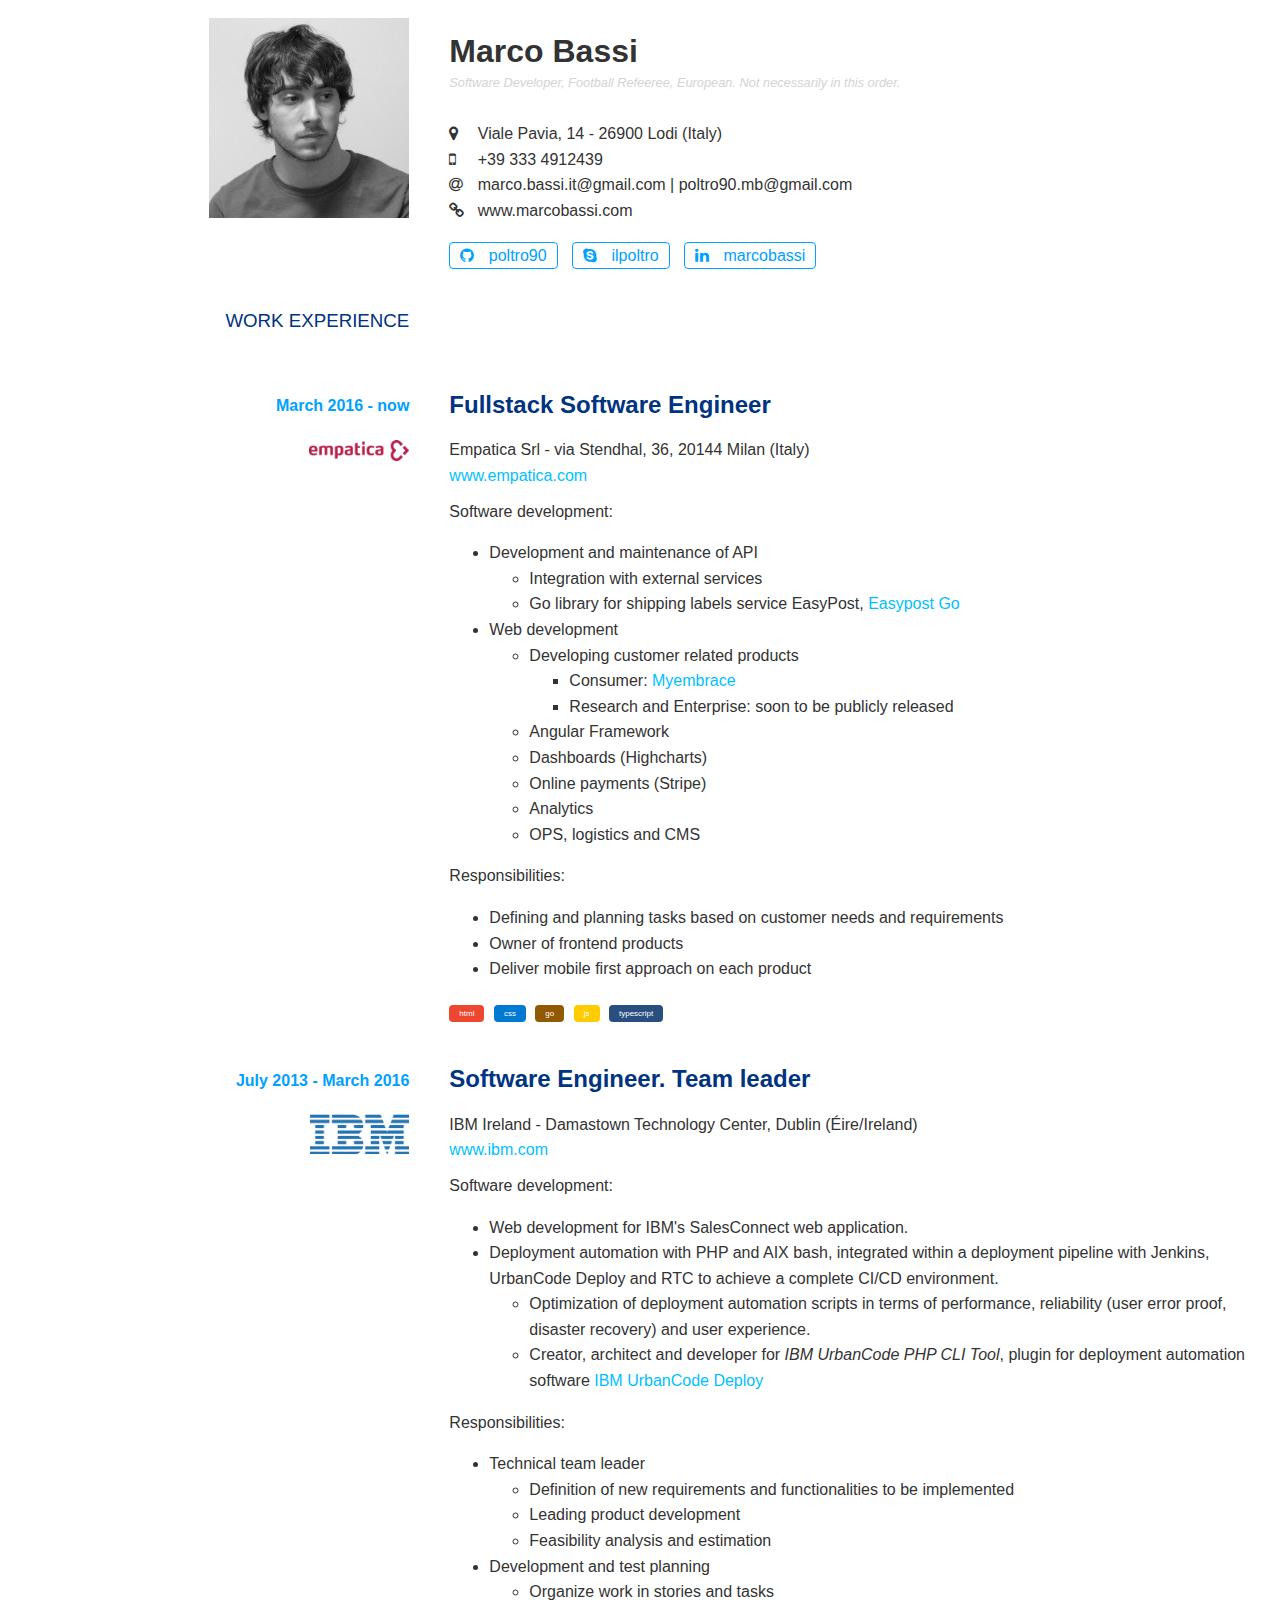
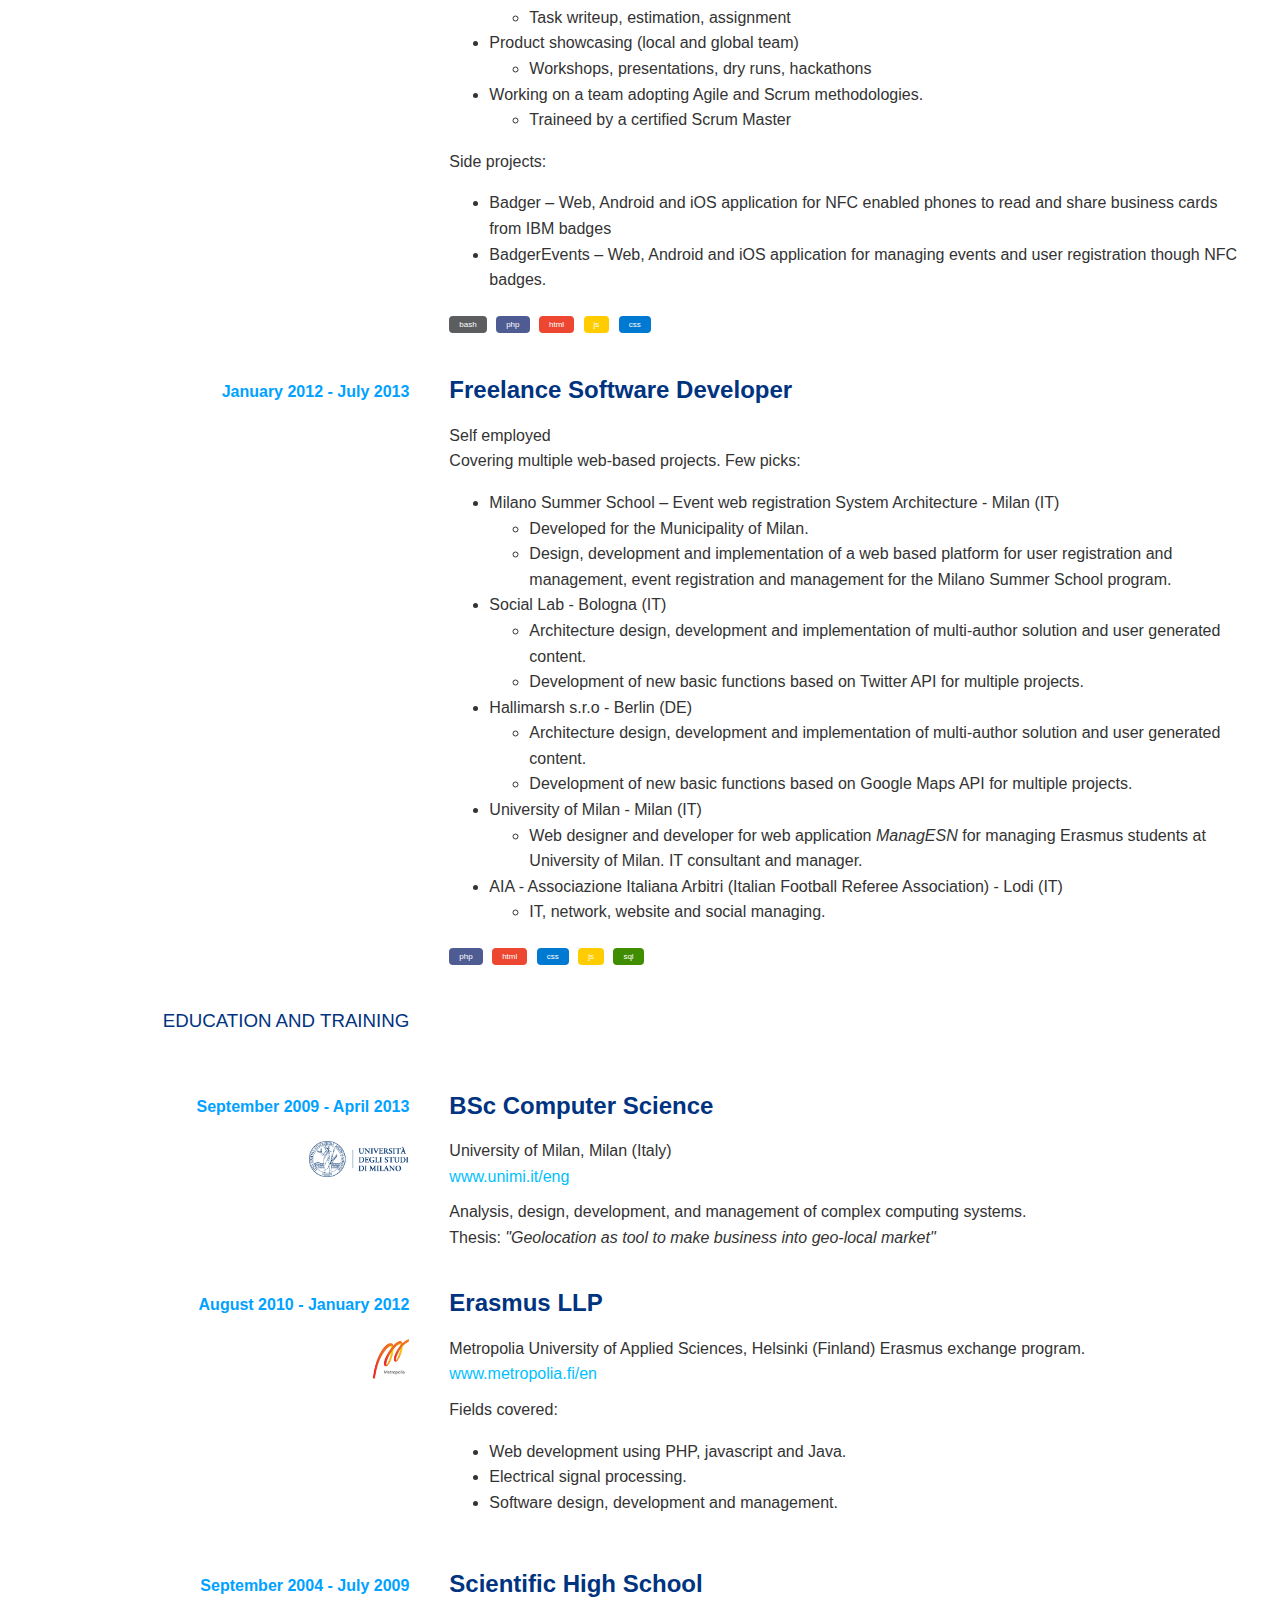
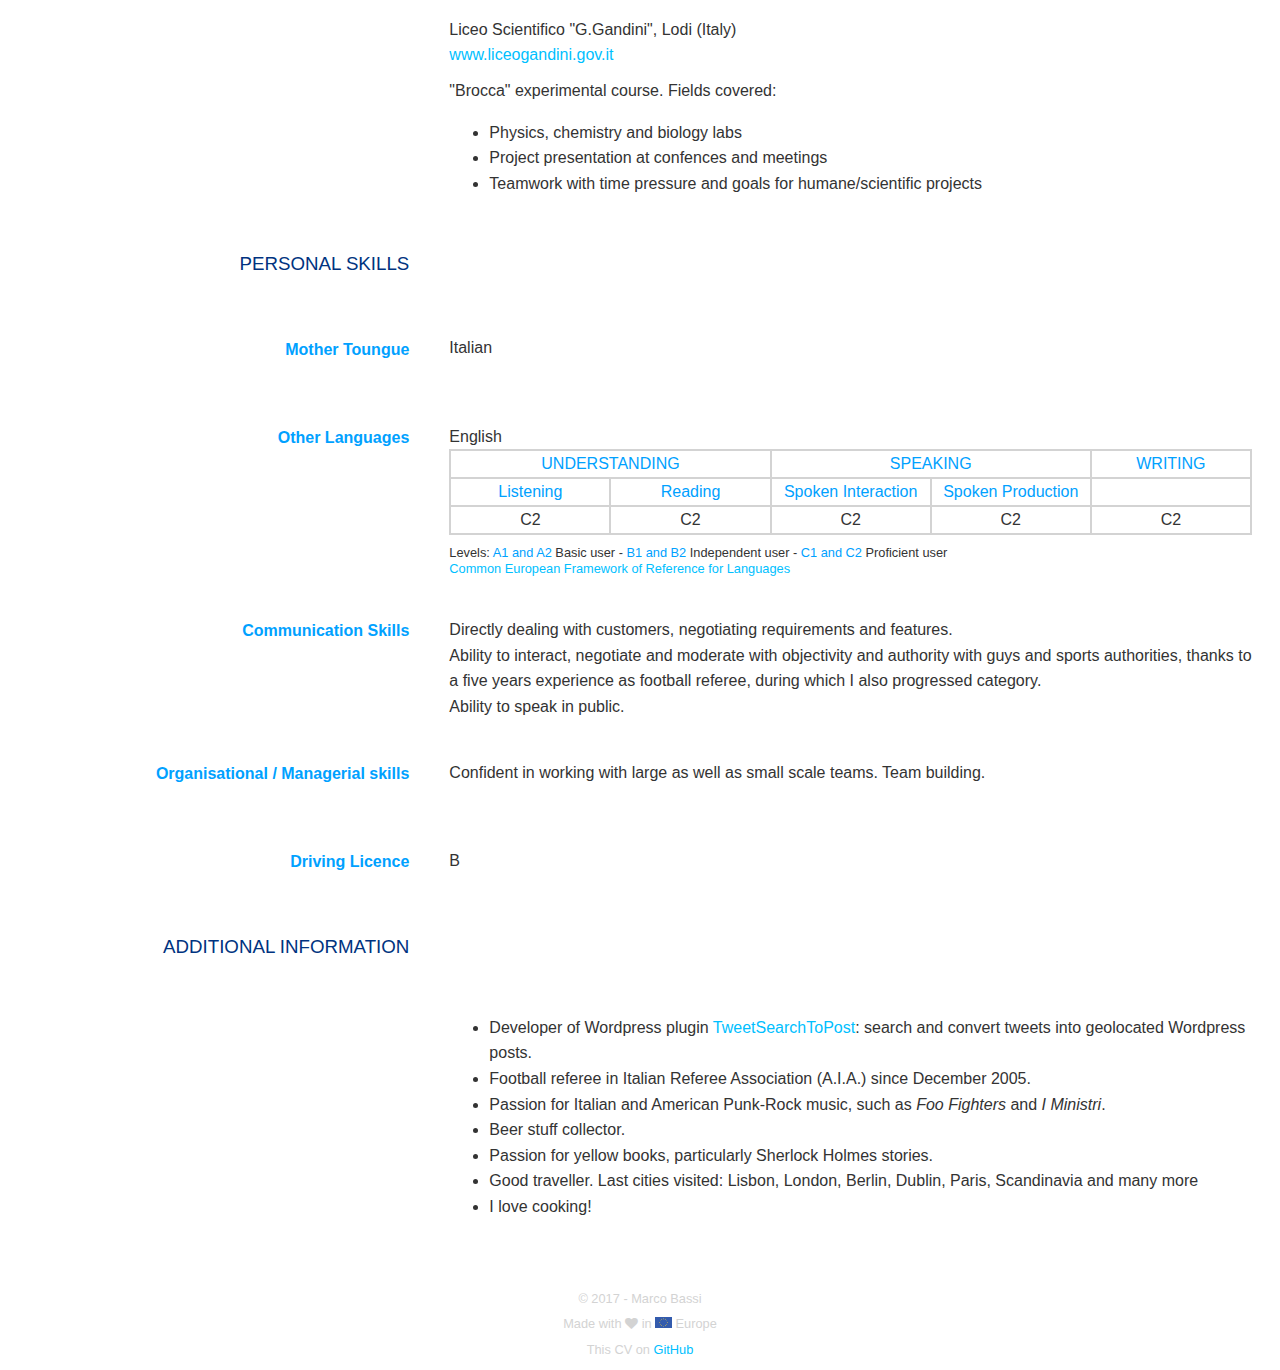
==== cv/index.html @ e0747e4c "Updated links and copy" ====
<html>

<head>
  <title>Marco Bassi | Curriculum Vitae</title>
  <meta name="viewport" content="width=device-width, initial-scale=1.0">
  <meta charset="UTF-8">
  <link rel="stylesheet" type="text/css" href="style.css" />
  <link rel="stylesheet" href="src/fonts/css/font-awesome.min.css">
</head>

<body>
  <div id="main">
    <div class="row">
      <div class="col-4">
        <div>
          <img src="src/img/avatar.jpg" class="avatar" />
        </div>
      </div>
      <div class="col-8">
        <div class="text-center-xs">
          <h1 class="title">Marco Bassi</h1>
          <div class="subtitle">
            Software Developer, Football Refeeree, European. Not necessarily in this order.
          </div>
        </div>
        <div>
          <div><i class="fa fa-map-marker space-medium"></i> Viale Pavia, 14 - 26900 Lodi (Italy)</div>
          <div><i class="fa fa-mobile space-medium"></i> +39 333 4912439</div>
          <div><i class="fa fa-at space-medium"></i> marco.bassi.it@gmail.com | poltro90.mb@gmail.com</div>
          <div><i class="fa fa-link space-medium"></i> www.marcobassi.com</div>
        </div>
        <div>
          <a class="button" href="https://github.com/poltro90" target="_blank">
            <i class="fa fa-github space-medium"></i> poltro90</a>
          <a class="button" href="skype://ilpoltro" target="_blank">
              <i class="fa fa-skype space-medium"></i> ilpoltro</a>
          <a class="button" href="https://www.linkedin.com/in/marcobassi/" target="_blank">
              <i class="fa fa-linkedin space-medium"></i> marcobassi</a>
        </div>
      </div>
    </div>

    <div class="row">
      <div class="col-4">
        <div>
          <h3 class="dark-blue">Work Experience</h3>
        </div>
      </div>
      <div class="col-8"></div>
    </div>

    <div class="row">
      <div class="col-4">
        <div>
          <h4 class="light-blue">March 2016 - now</h4>
          <img src="src/img/empatica-logo.jpg" class="logo" />
        </div>
      </div>
      <div class="col-8">
        <div>
          <h2 class="dark-blue">Fullstack Software Engineer</h2>
          <div>
            Empatica Srl - via Stendhal, 36, 20144 Milan (Italy)
          </div>
          <div>
            <a href="www.empatica.com" target="_blank" class="print-no-link">www.empatica.com</a>
          </div>
          <div class="low-margin-top">
            Software development:
            <ul>
              <li>Development and maintenance of API
                <ul>
                  <li>Integration with external services</li>
                  <li>Go library for shipping labels service EasyPost, <a href="https://github.com/empatica/easypost-go" target="_blank">Easypost Go</a></li>
                </ul>
              </li>
              <li>Web development
                <ul>
                  <li>Developing customer related products
                    <ul>
                      <li>Consumer: <a href="https://myembrace.empatica.com" target="_blank">Myembrace</a></li>
                      <li>Research and Enterprise: soon to be publicly released</li>
                    </ul>
                  </li>
                  <li>Angular Framework</li>
                  <li>Dashboards (Highcharts)</li>
                  <li>Online payments (Stripe)</li>
                  <li>Analytics</li>
                  <li>OPS, logistics and CMS</li>
                </ul>
              </li>
            </ul>
          </div>
          <div>
            Responsibilities:
            <ul>
              <li>Defining and planning tasks based on customer needs and requirements</li>
              <li>Owner of frontend products</li>
              <li>Deliver mobile first approach on each product</li>
            </ul>
          </div>
          <div class="code-tag-group">
            <span class="code-tag html">html</span>
            <span class="code-tag css">css</span>
            <span class="code-tag go">go</span>
            <span class="code-tag js">js</span>
            <span class="code-tag ts">typescript</span>
          </div>
        </div>
      </div>
    </div>

    <div class="row">
      <div class="col-4">
        <div>
          <h4 class="light-blue">July 2013 - March 2016</h4>
          <img src="src/img/ibm-logo.jpg" class="logo" />
        </div>
      </div>
      <div class="col-8">
        <div>
          <h2 class="dark-blue">Software Engineer. Team leader</h2>
          <div>
            IBM Ireland - Damastown Technology Center, Dublin (Éire/Ireland)
          </div>
          <div>
            <a href="www.ibm.com" target="_blank" class="print-no-link">www.ibm.com</a>
          </div>
          <div class="low-margin-top">
            Software development:
            <ul>
              <li>Web development for IBM's SalesConnect web application.</li>
              <li>Deployment automation with PHP and AIX bash, integrated within a deployment pipeline with Jenkins, UrbanCode
                Deploy and RTC to achieve a complete CI/CD environment.
                <ul>
                  <li>Optimization of deployment automation scripts in terms of performance, reliability (user error proof, disaster
                    recovery) and user experience.</li>
                  <li>Creator, architect and developer for <i>IBM UrbanCode PHP CLI Tool</i>, plugin for deployment automation
                    software
                    <a href="https://developer.ibm.com/urbancode/plugin/ibm- urbancode-php-cli-tool" target="_blank">IBM UrbanCode Deploy</a></li>
                </ul>
              </li>
            </ul>
          </div>
          <div>
            Responsibilities:
            <ul>
              <li>Technical team leader
                <ul>
                  <li>Definition of new requirements and functionalities to be implemented</li>
                  <li>Leading product development</li>
                  <li>Feasibility analysis and estimation</li>
                </ul>
              </li>
              <li>Development and test planning
                <ul>
                  <li>Organize work in stories and tasks</li>
                  <li>Task writeup, estimation, assignment</li>
                </ul>
              </li>
              <li>Product showcasing (local and global team)
                <ul>
                  <li>Workshops, presentations, dry runs, hackathons</li>
                </ul>
              </li>
              <li>Working on a team adopting Agile and Scrum methodologies.
                <ul>
                  <li>Traineed by a certified Scrum Master</li>
                </ul>
              </li>
            </ul>
          </div>
          <div>
            Side projects:
            <ul>
              <li>Badger – Web, Android and iOS application for NFC enabled phones to read and share business cards from IBM
                badges
              </li>
              <li>BadgerEvents – Web, Android and iOS application for managing events and user registration though NFC badges.</li>
            </ul>
          </div>
          <div class="code-tag-group">
            <span class="code-tag bash">bash</span>
            <span class="code-tag php">php</span>
            <span class="code-tag html">html</span>
            <span class="code-tag js">js</span>
            <span class="code-tag css">css</span>
          </div>
        </div>
      </div>
    </div>

    <div class="row">
      <div class="col-4">
        <div>
          <h4 class="light-blue">January 2012 - July 2013</h4>
        </div>
      </div>
      <div class="col-8">
        <div>
          <h2 class="dark-blue">Freelance Software Developer</h2>
          <div>
            Self employed
          </div>
          <div>
            Covering multiple web-based projects. Few picks:
            <ul>
              <li>Milano Summer School – Event web registration System Architecture - Milan (IT)
                <ul>
                  <li>Developed for the Municipality of Milan.</li>
                  <li>Design, development and implementation of a web based platform for user registration and management, event
                    registration and management for the Milano Summer School program.</li>
                </ul>
              </li>
              <li>Social Lab - Bologna (IT)
                <ul>
                  <li>Architecture design, development and implementation of multi-author solution and user generated content.</li>
                  <li>Development of new basic functions based on Twitter API for multiple projects.</li>
                </ul>
              </li>
              <li>Hallimarsh s.r.o - Berlin (DE)
                <ul>
                  <li>Architecture design, development and implementation of multi-author solution and user generated content.</li>
                  <li>Development of new basic functions based on Google Maps API for multiple projects.</li>
                </ul>
              </li>
              <li>University of Milan - Milan (IT)
                <ul>
                  <li>Web designer and developer for web application <i>ManagESN</i> for managing Erasmus students at University
                    of Milan. IT consultant and manager.</li>
                </ul>
              </li>
              <li>AIA - Associazione Italiana Arbitri (Italian Football Referee Association) - Lodi (IT)
                <ul>
                  <li>IT, network, website and social managing.</li>
                </ul>
              </li>
            </ul>
          </div>
          <div class="code-tag-group">
            <span class="code-tag php">php</span>
            <span class="code-tag html">html</span>
            <span class="code-tag css">css</span>
            <span class="code-tag js">js</span>
            <span class="code-tag sql">sql</span>
          </div>
        </div>
      </div>
    </div>

    <div class="row">
      <div class="col-4">
        <div>
          <h3 class="dark-blue">Education And Training</h3>
        </div>
      </div>
      <div class="col-8"></div>
    </div>

    <div class="row">
      <div class="col-4">
        <div>
          <h4 class="light-blue">September 2009 - April 2013</h4>
          <img src="src/img/unimi-logo.png" class="logo" />
        </div>
      </div>
      <div class="col-8">
        <div>
          <h2 class="dark-blue">BSc Computer Science</h2>
          <div>University of Milan, Milan (Italy)</div>
          <div><a href="http://www.unimi.it/ENG/" target="_blank" class="print-no-link">www.unimi.it/eng</a></div>
          <div class="low-margin-top">
            Analysis, design, development, and management of complex computing systems.
          </div>
          <div>Thesis: <i>"Geolocation as tool to make business into geo-local market"</i></div>
        </div>
      </div>
    </div>

    <div class="row">
      <div class="col-4">
        <div>
          <h4 class="light-blue">August 2010 - January 2012</h4>
          <img src="src/img/metropolia-logo.png" class="logo" />
        </div>
      </div>
      <div class="col-8">
        <div>
          <h2 class="dark-blue">Erasmus LLP</h2>
          <div>Metropolia University of Applied Sciences, Helsinki (Finland) Erasmus exchange program.</div>
          <div><a href="http://www.metropolia.fi/en/" target="_blank" class="print-no-link">www.metropolia.fi/en</a></div>
          <div class="low-margin-top">
            Fields covered:
            <ul>
              <li>Web development using PHP, javascript and Java. </li>
              <li>Electrical signal processing.</li>
              <li>Software design, development and management.</li>
            </ul>
          </div>
        </div>
      </div>
    </div>

    <div class="row">
      <div class="col-4">
        <div>
          <h4 class="light-blue">September 2004 - July 2009</h4>
        </div>
      </div>
      <div class="col-8">
        <div>
          <h2 class="dark-blue">Scientific High School</h2>
          <div>Liceo Scientifico "G.Gandini", Lodi (Italy)</div>
          <div><a href="http://www.liceogandini.gov.it" target="_blank" class="print-no-link">www.liceogandini.gov.it</a></div>
          <div class="low-margin-top">
            "Brocca" experimental course. Fields covered:
            <ul>
              <li>Physics, chemistry and biology labs</li>
              <li>Project presentation at confences and meetings</li>
              <li>Teamwork with time pressure and goals for humane/scientific projects</li>
            </ul>
          </div>
        </div>
      </div>
    </div>

    <div class="row">
      <div class="col-4">
        <div>
          <h3 class="dark-blue">Personal Skills</h3>
        </div>
      </div>
      <div class="col-8">
        <div>
        </div>
      </div>
    </div>

    <div class="row">
      <div class="col-4">
        <div>
          <h4 class="light-blue">Mother Toungue</h4>
        </div>
      </div>
      <div class="col-8">
        <div class="medium-margin-top no-margin-top-xs">Italian</div>
      </div>
    </div>

    <div class="row">
      <div class="col-4">
        <div>
          <h4 class="light-blue">Other Languages</h4>
        </div>
      </div>
      <div class="col-8">
        <div class="medium-margin-top no-margin-top-xs">
          English
          <table class="languages" cellspacing="0" cellpadding="0">
            <thead>
              <tr>
                <th colspan="2">UNDERSTANDING</th>
                <th colspan="2">SPEAKING</th>
                <th>WRITING</th>
              </tr>
              <tr>
                <th>Listening</th>
                <th>Reading</th>
                <th>Spoken Interaction</th>
                <th>Spoken Production</th>
                <th></th>
              </tr>
            </thead>
            <tbody>
              <tr>
                <td>C2</td>
                <td>C2</td>
                <td>C2</td>
                <td>C2</td>
                <td>C2</td>
              </tr>
            </tbody>
          </table>
          <div class="low-margin-top text-small">
            Levels: <span class="light-blue">A1 and A2</span> Basic user - <span class="light-blue">B1 and B2</span> Independent
            user - <span class="light-blue">C1 and C2</span> Proficient user <br/>
            <a href="http://europass.cedefop.europa.eu/resources/european-language-levels-cefr" target="_blank">Common European Framework of Reference for Languages</a>
          </div>
        </div>
      </div>
    </div>

    <div class="row">
      <div class="col-4">
        <div>
          <h4 class="light-blue">Communication Skills</h4>
        </div>
      </div>
      <div class="col-8">
        <div class="medium-margin-top no-margin-top-xs">
          <div>Directly dealing with customers, negotiating requirements and features.</div>
          <div>Ability to interact, negotiate and moderate with objectivity and authority with guys and sports authorities, thanks
            to a five years experience as football referee, during which I also progressed category.</div>
          <div>Ability to speak in public.</div>
        </div>
      </div>
    </div>

    <div class="row">
      <div class="col-4">
        <div>
          <h4 class="light-blue">Organisational / Managerial skills</h4>
        </div>
      </div>
      <div class="col-8">
        <div class="medium-margin-top no-margin-top-xs">Confident in working with large as well as small scale teams. Team building.</div>
      </div>
    </div>

    <div class="row">
      <div class="col-4">
        <div>
          <h4 class="light-blue">Driving Licence</h4>
        </div>
      </div>
      <div class="col-8">
        <div class="medium-margin-top no-margin-top-xs">B</div>
      </div>
    </div>

    <div class="row">
      <div class="col-4">
        <div>
          <h3 class="dark-blue">Additional Information</h3>
        </div>
      </div>
      <div class="col-8">
        <div>
        </div>
      </div>
    </div>

    <div class="row">
      <div class="col-4">
        <div>
          <h4 class="light-blue"></h4>
        </div>
      </div>
      <div class="col-8">
        <div>
          <ul>
            <li>Developer of Wordpress plugin <a href="http://www.tstp.marcobassi.com">TweetSearchToPost</a>: search and convert
              tweets into geolocated Wordpress posts.</li>
            <li>Football referee in Italian Referee Association (A.I.A.) since December 2005.</li>
            <li>Passion for Italian and American Punk-Rock music, such as <i>Foo Fighters</i> and <i>I Ministri</i>.</li>
            <li>Beer stuff collector.</li>
            <li>Passion for yellow books, particularly Sherlock Holmes stories.</li>
            <li>Good traveller. Last cities visited: Lisbon, London, Berlin, Dublin, Paris, Scandinavia and many more</li>
            <li>I love cooking!</li>
          </ul>
        </div>
      </div>
    </div>

  </div>
  <div class="footer">
    &copy; 2017 - Marco Bassi <br/> Made with <i class="fa fa-heart"></i> in <img src="src/img/europe-logo.gif" /> Europe
    <br/> This CV on <a href="https://github.com/poltro90/marcobassi.com/tree/master/cv" target="_blank">GitHub</a>
  </div>
</body>

</html>
---- cv/style.css ----
body {
  font-family: Helvetica, Arial, sans-serif;
  color: #333;
  font-size: 1rem;
  line-height: 1.6rem;
}

h1 {
  font-weight: bold;
}

h3 {
  text-transform: uppercase;
  font-weight: normal;
}

h4 {
  font-size: 1rem;
}

h1.title {
  margin-bottom: 0px;
}

.subtitle {
  font-style: italic;
  color: #d3d3d3;
  font-size: 0.8rem;
  margin-bottom: 10px;
  margin-top: 10px;
  line-height: 1rem;
}

.text-small {
  font-size: 0.8rem;
  line-height: 1rem;
}

/* Align */
.row {
  clear: both;
  width: 100%;
  display: table;
}
.col-4, .col-6, .col-8 {
  float: left;
  position: relative;
}
.col-4 > div,
.col-6 > div, 
.col-8 > div {
 padding: 10px 20px;
}

.col-4 {
  width: 33.3333333333%;
  text-align: right;
}
.col-6 {
  width: 50%;
}
.col-8 {
  width: 66.6666666666%;
}

@media screen and (max-width: 799px) {
  .col-8, .col-4 {
    width: 100%;
    text-align: left;
  }
  h2 {
    margin-top: 0px;
    margin-bottom: 10px;
  }
  h4 {
    margin-top: 10px;
    margin-bottom: 0px;
  }
  a.button {
    margin-bottom: 5px;
    display: block;
  }
  table.languages {
    font-size: 0.6rem;
  }
  .no-margin-top-xs {
    margin-top: 0px !important;
  }
  img.avatar {
    margin-left: 50% !important;
    right: 50px !important;
    width: 100px !important;
    position: relative;
  }
  .logo {
    display: none;
  }
  .text-center-xs {
    text-align: center;
  }
}

table.languages {
  width: 100%;
  text-align: center;
  table-layout: fixed;
  border: 1px solid #d3d3d3;
}

table.languages > thead > tr > th,
table.languages > tbody > tr > td {
  border: 1px solid #d3d3d3;
  padding: 4px;
}

table.languages > thead > tr > th {
  font-weight: normal;
  color: #00a1ff;
}

.avatar {
  width: 200px;
}

.logo {
  max-width: 100px;
  max-height: 40px;
}

a,
a:visited {
  color: #00bfff;
  text-decoration: none;
}

a:hover {
  color: #0090ff
}

a.button,
a.button:visited {
  border: 1px solid #00a1ff;
  border-radius: 4px;
  cursor: pointer;
  text-decoration: none;
  color: #00a1ff;
  padding: 4px 10px;
  margin-right: 10px;
}
a.button:hover {
  background: #00a1ff;
  color: #fff;
  text-decoration: none;
}


/* Colors */
.dark-blue {
  color: #003380;
}
.light-blue {
  color: #00a1ff;
}

/* Spacing */
.low-margin-top {
  margin-top: 10px;
}

.medium-margin-top {
  margin-top: 20px;
}

.min-padding {
  padding: 10px;
}

.space-low {
  width: 1rem;
}

.space-medium {
  width: 1.5rem;
}

.footer {
  font-size: 0.8rem;
  color: #d3d3d3;
  margin-top: 40px;
  text-align: center;
}

.footer img {
  height: 0.7rem;
  opacity: 0.8;
}

/*Code tags*/

.code-tag {
  border-radius: 4px;
  padding: 4px 10px;
  margin-right: 5px;
  color: #fff;
  font-size: 0.5rem;
}

.code-tag.html {
  background: #ed4732;
}

.code-tag.ts {
  background: #294E80;
}

.code-tag.css {
  background: #0079d2;
}

.code-tag.bash {
  background: #5c5d5e;
}

.code-tag.php {
  background: #4F5B93;
}

.code-tag.go {
  background: #915900;
}

.code-tag.sql {
  background: #408e00;
}

.code-tag.js {
  background: #ffcc00;
}


/*Print css*/

@media print {
  a[href], 
  a[href]:visited {
    color: #333;
    border: 0px;
  }
  a[href]:after {
    content: " (" attr(href) ")";
  }
  a[href].button:after,
  a[href].print-no-link:after {
    content: "";
  }
}
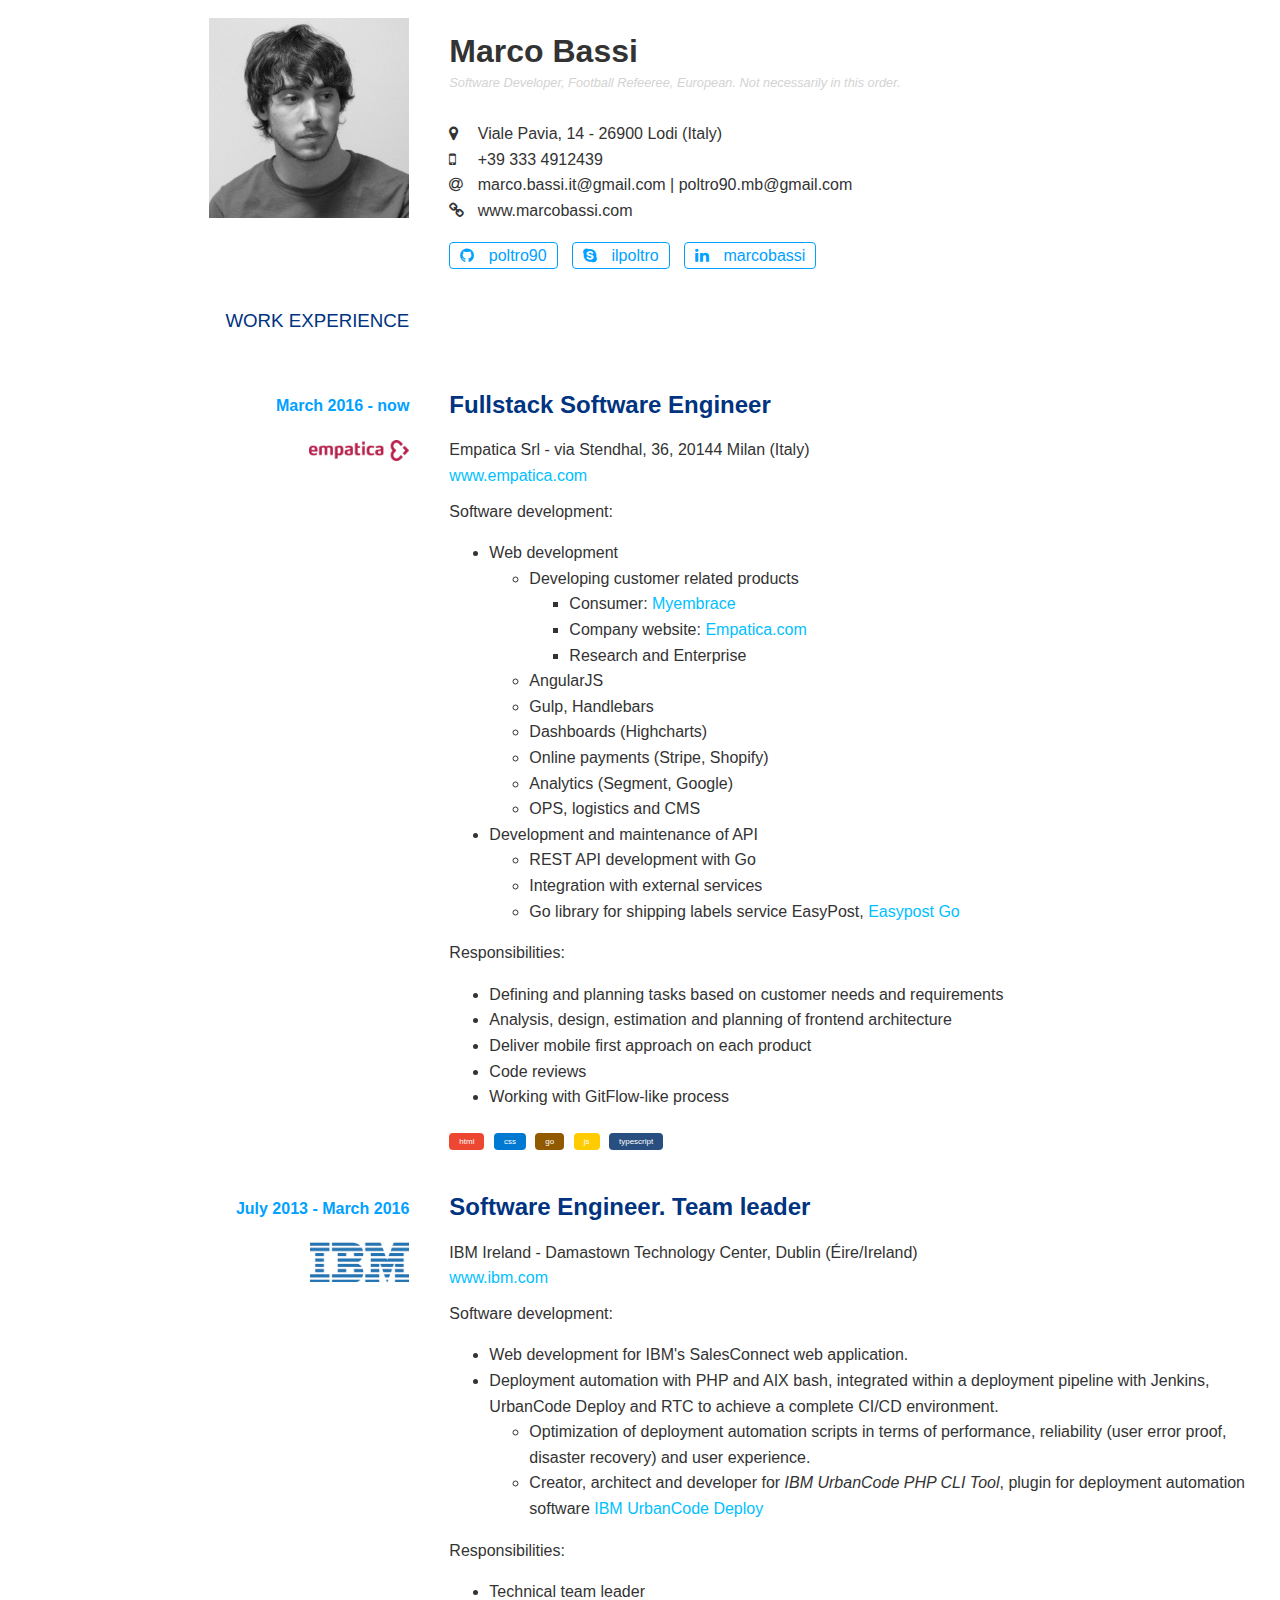
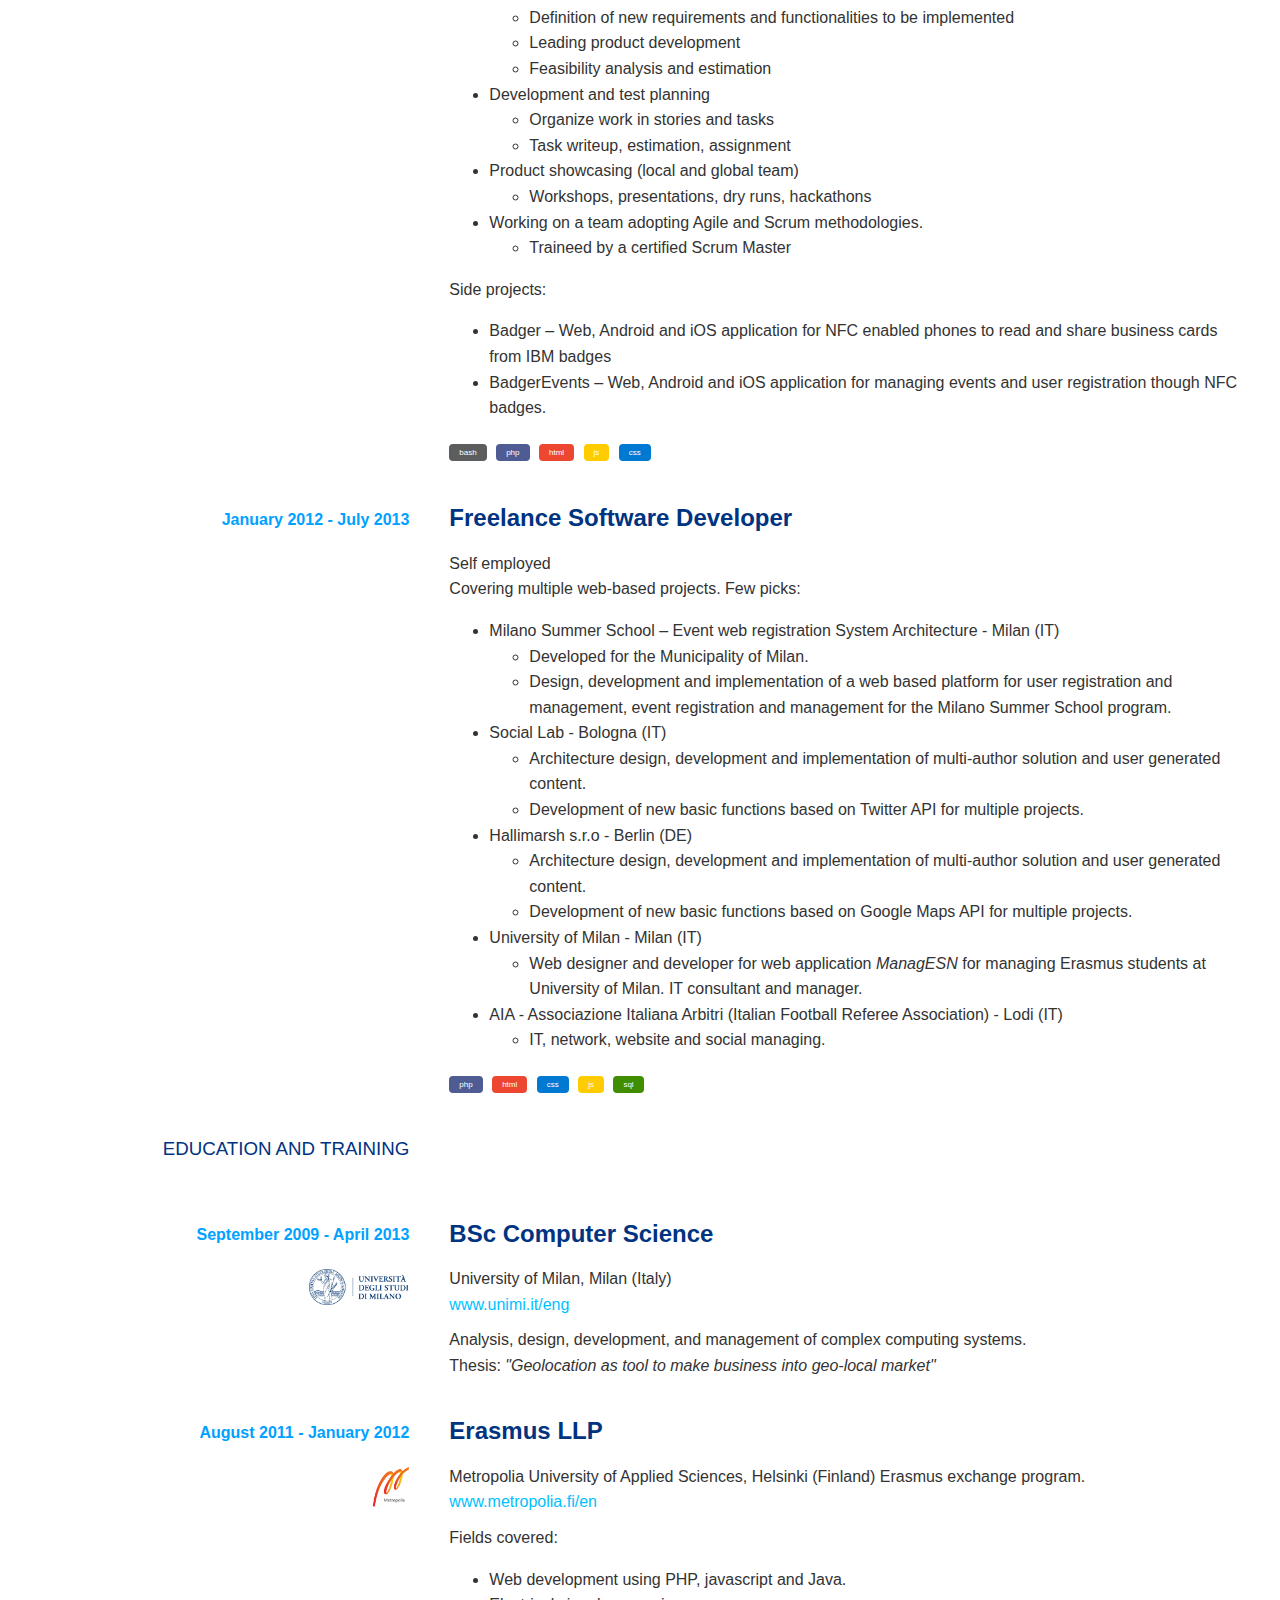
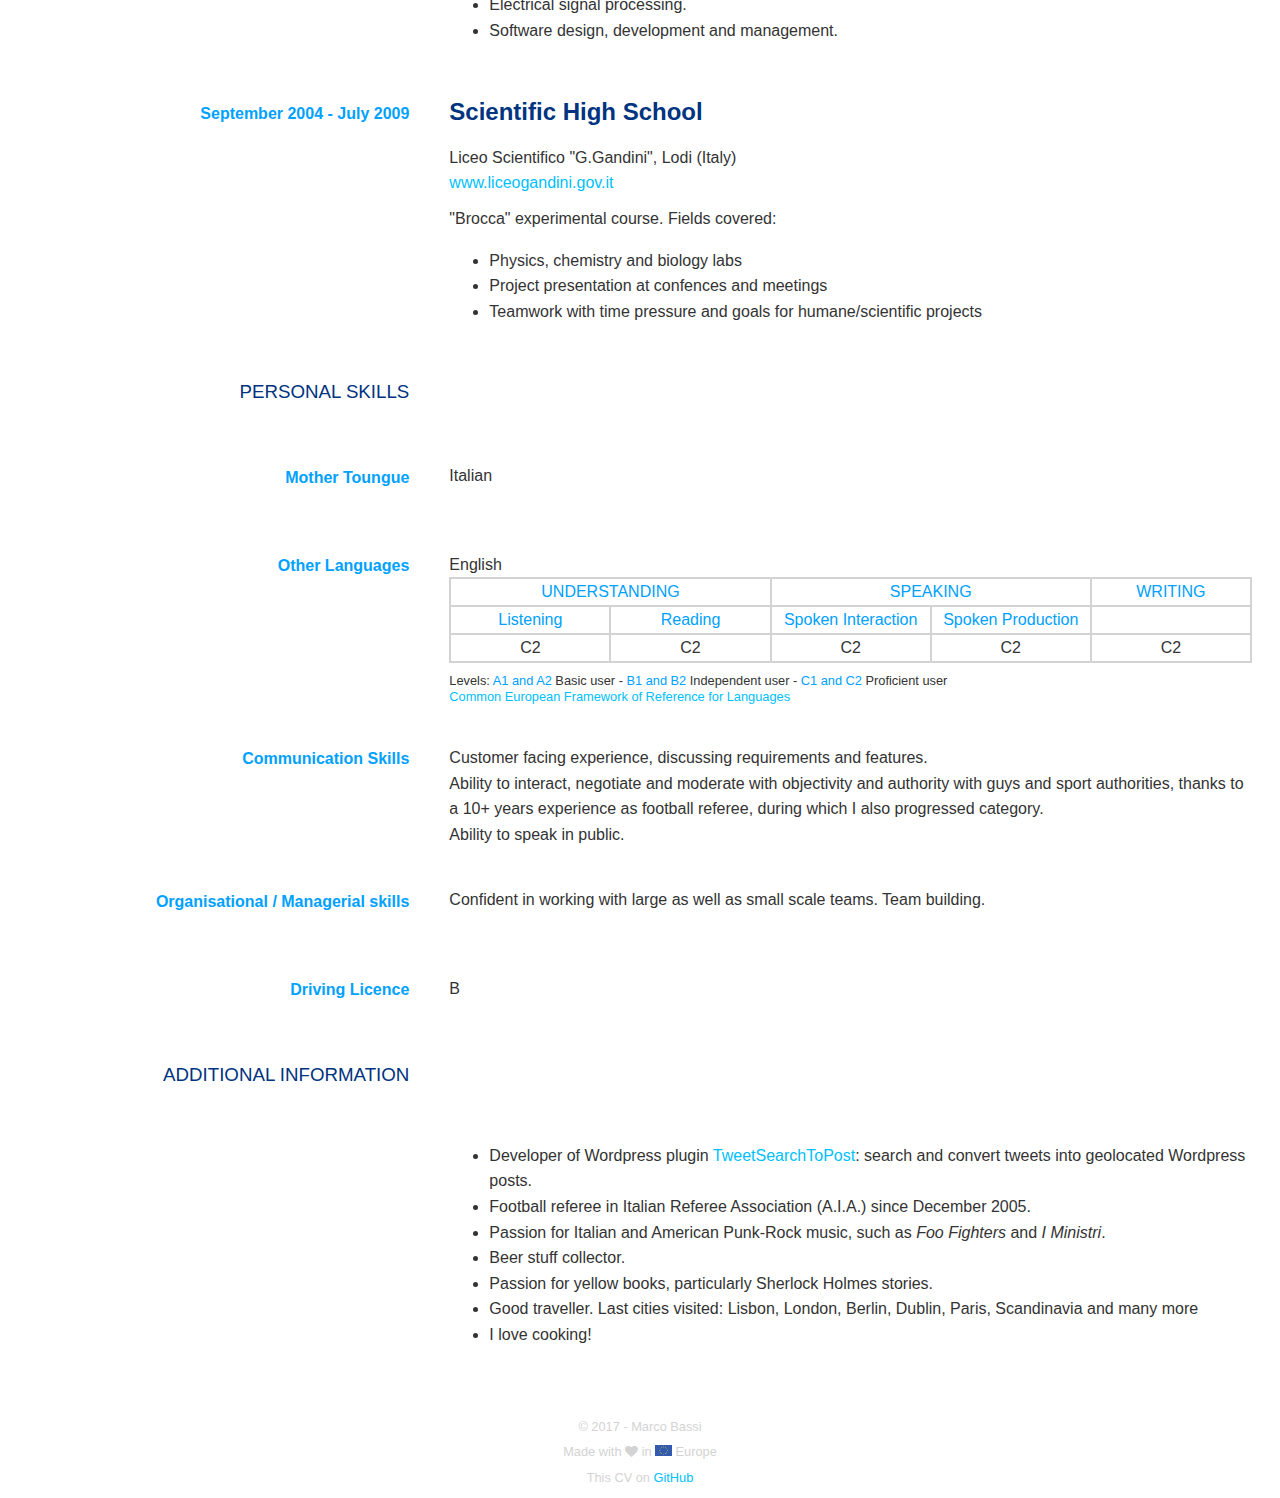
==== commit ab92df95: "Update and rearrange content. Fix date for university." ====
--- a/cv/index.html
+++ b/cv/index.html
@@ -68,35 +68,40 @@
           <div class="low-margin-top">
             Software development:
             <ul>
-              <li>Development and maintenance of API
-                <ul>
-                  <li>Integration with external services</li>
-                  <li>Go library for shipping labels service EasyPost, <a href="https://github.com/empatica/easypost-go" target="_blank">Easypost Go</a></li>
-                </ul>
-              </li>
               <li>Web development
                 <ul>
                   <li>Developing customer related products
                     <ul>
                       <li>Consumer: <a href="https://myembrace.empatica.com" target="_blank">Myembrace</a></li>
-                      <li>Research and Enterprise: soon to be publicly released</li>
+                      <li>Company website: <a href="https://www.empatica.com" target="_blank">Empatica.com</a></li>
+                      <li>Research and Enterprise</li>
                     </ul>
                   </li>
-                  <li>Angular Framework</li>
+                  <li>AngularJS</li>
+                  <li>Gulp, Handlebars</li>
                   <li>Dashboards (Highcharts)</li>
-                  <li>Online payments (Stripe)</li>
-                  <li>Analytics</li>
+                  <li>Online payments (Stripe, Shopify)</li>
+                  <li>Analytics (Segment, Google)</li>
                   <li>OPS, logistics and CMS</li>
                 </ul>
               </li>
+              <li>Development and maintenance of API
+                <ul>
+                  <li>REST API development with Go</li>
+                  <li>Integration with external services</li>
+                  <li>Go library for shipping labels service EasyPost, <a href="https://github.com/empatica/easypost-go" target="_blank">Easypost Go</a></li>
+                </ul>
+              </li>
             </ul>
           </div>
           <div>
             Responsibilities:
             <ul>
               <li>Defining and planning tasks based on customer needs and requirements</li>
-              <li>Owner of frontend products</li>
+              <li>Analysis, design, estimation and planning of frontend architecture</li>
               <li>Deliver mobile first approach on each product</li>
+              <li>Code reviews</li>
+              <li>Working with GitFlow-like process</li>
             </ul>
           </div>
           <div class="code-tag-group">
@@ -280,7 +285,7 @@
     <div class="row">
       <div class="col-4">
         <div>
-          <h4 class="light-blue">August 2010 - January 2012</h4>
+          <h4 class="light-blue">August 2011 - January 2012</h4>
           <img src="src/img/metropolia-logo.png" class="logo" />
         </div>
       </div>
@@ -398,9 +403,9 @@
       </div>
       <div class="col-8">
         <div class="medium-margin-top no-margin-top-xs">
-          <div>Directly dealing with customers, negotiating requirements and features.</div>
-          <div>Ability to interact, negotiate and moderate with objectivity and authority with guys and sports authorities, thanks
-            to a five years experience as football referee, during which I also progressed category.</div>
+          <div>Customer facing experience, discussing requirements and features.</div>
+          <div>Ability to interact, negotiate and moderate with objectivity and authority with guys and sport authorities, thanks
+            to a 10+ years experience as football referee, during which I also progressed category.</div>
           <div>Ability to speak in public.</div>
         </div>
       </div>
@@ -449,7 +454,7 @@
       <div class="col-8">
         <div>
           <ul>
-            <li>Developer of Wordpress plugin <a href="http://www.tstp.marcobassi.com">TweetSearchToPost</a>: search and convert
+            <li>Developer of Wordpress plugin <a href="http://www.tstp.marcobassi.com" target="_blank">TweetSearchToPost</a>: search and convert
               tweets into geolocated Wordpress posts.</li>
             <li>Football referee in Italian Referee Association (A.I.A.) since December 2005.</li>
             <li>Passion for Italian and American Punk-Rock music, such as <i>Foo Fighters</i> and <i>I Ministri</i>.</li>
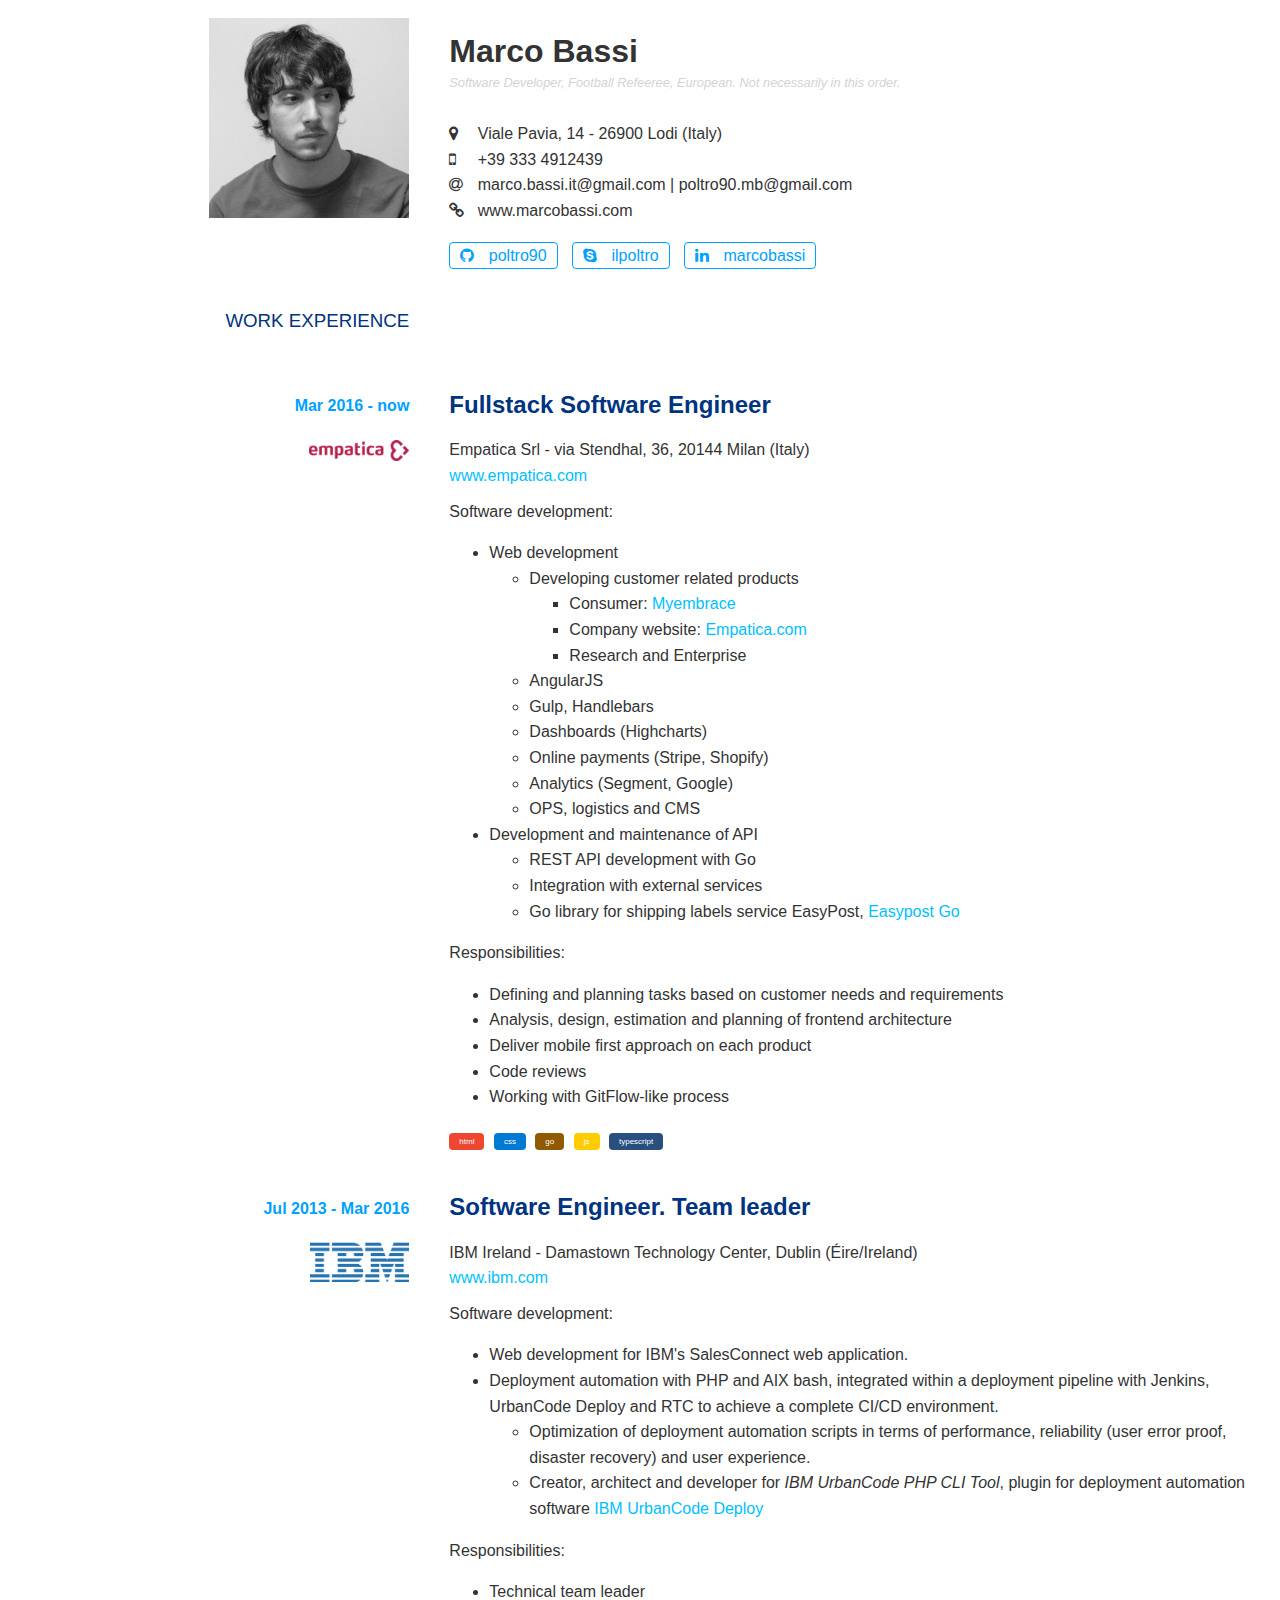
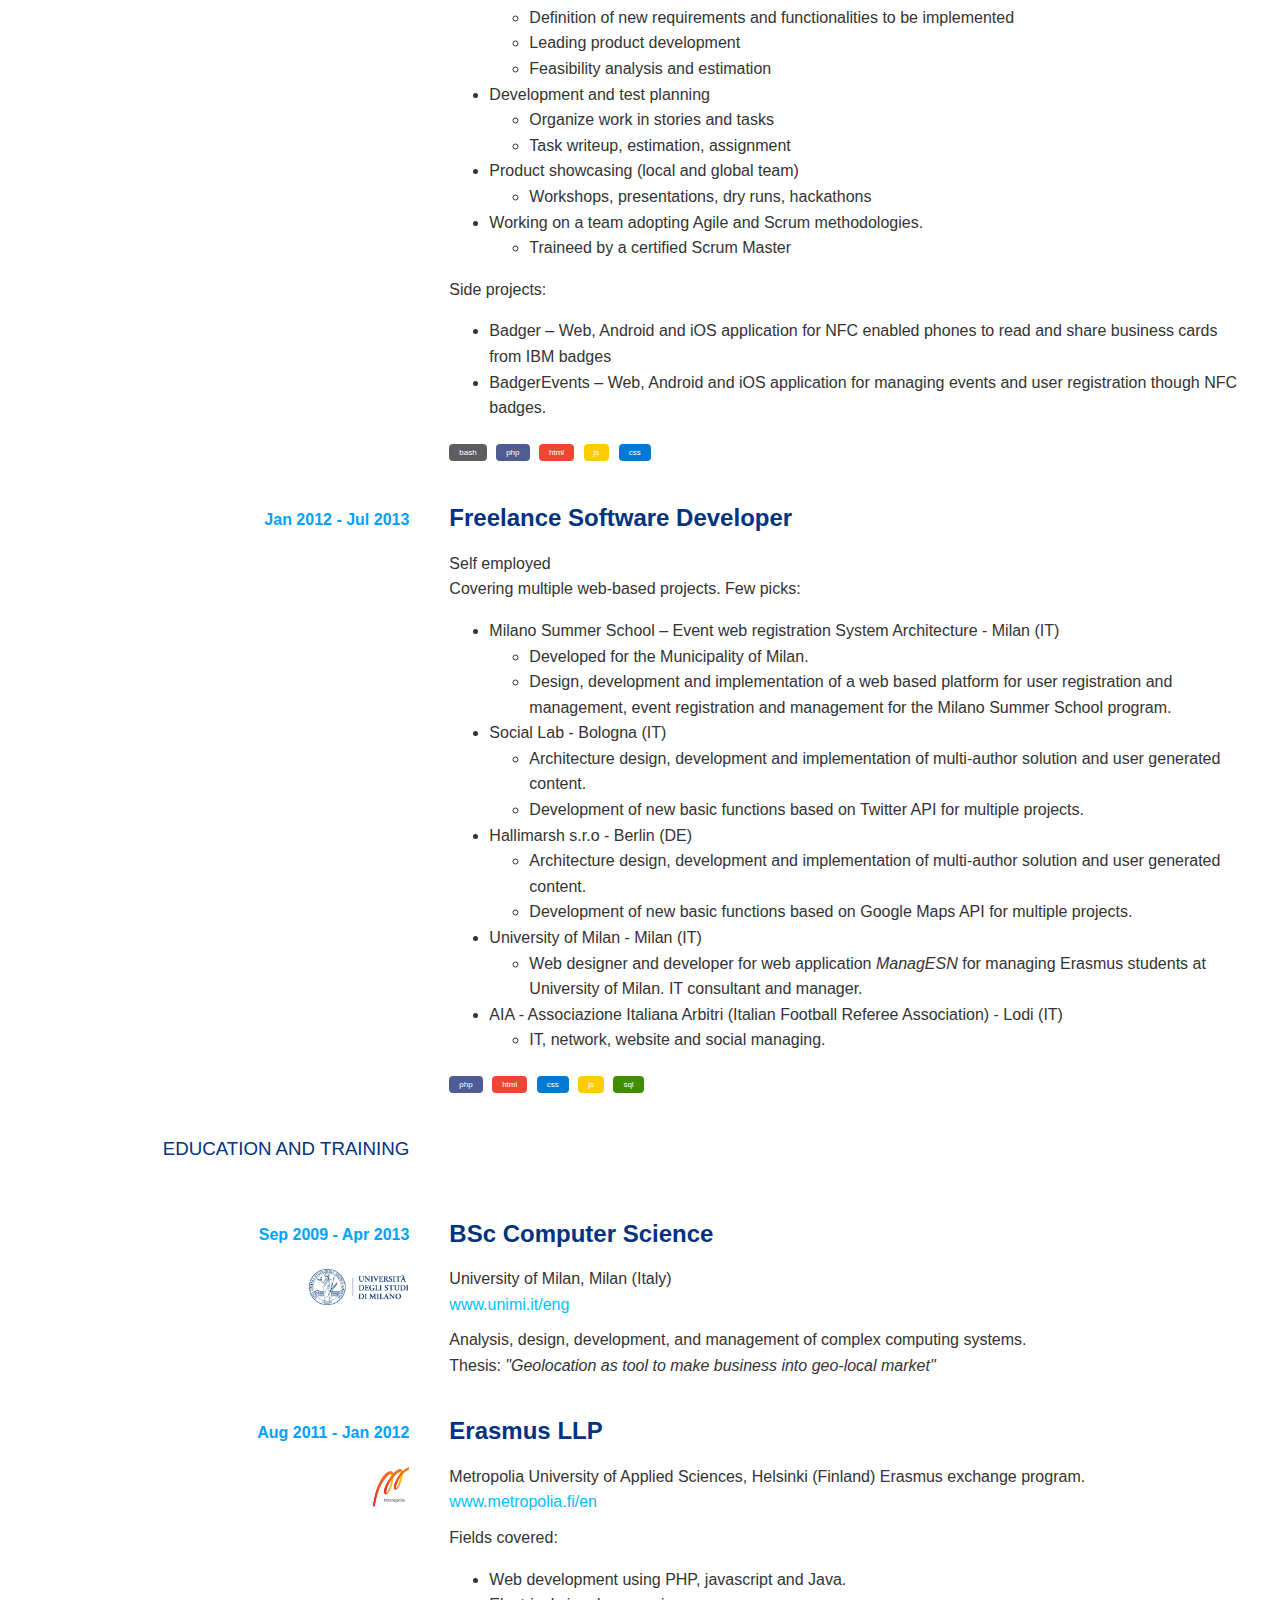
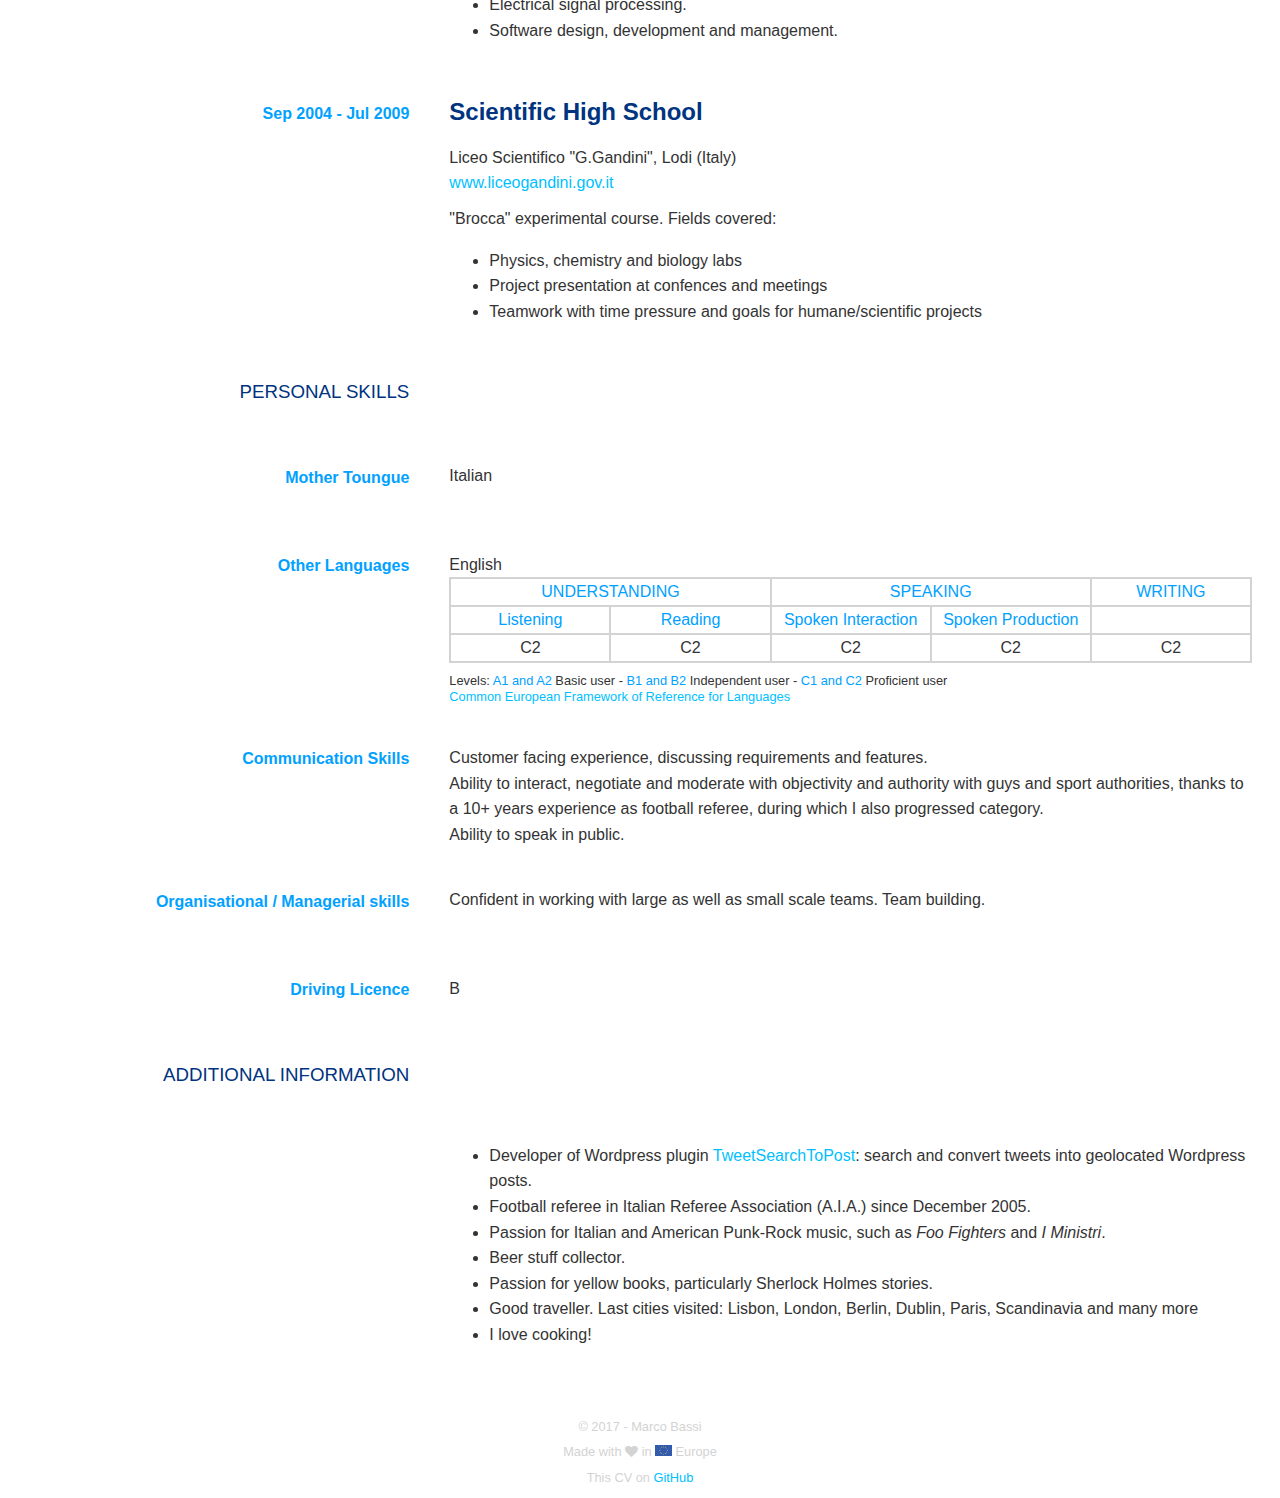
==== commit b9c4861e: "Layout and print fixes" ====
--- a/cv/index.html
+++ b/cv/index.html
@@ -20,7 +20,7 @@
         <div class="text-center-xs">
           <h1 class="title">Marco Bassi</h1>
           <div class="subtitle">
-            Software Developer, Football Refeeree, European. Not necessarily in this order.
+            Software Developer, Football Refeeree, European. <br class="visible-print"/>Not necessarily in this order.
           </div>
         </div>
         <div>
@@ -52,7 +52,7 @@
     <div class="row">
       <div class="col-4">
         <div>
-          <h4 class="light-blue">March 2016 - now</h4>
+          <h4 class="light-blue">Mar 2016 - now</h4>
           <img src="src/img/empatica-logo.jpg" class="logo" />
         </div>
       </div>
@@ -118,7 +118,7 @@
     <div class="row">
       <div class="col-4">
         <div>
-          <h4 class="light-blue">July 2013 - March 2016</h4>
+          <h4 class="light-blue">Jul 2013 - Mar 2016</h4>
           <img src="src/img/ibm-logo.jpg" class="logo" />
         </div>
       </div>
@@ -198,7 +198,7 @@
     <div class="row">
       <div class="col-4">
         <div>
-          <h4 class="light-blue">January 2012 - July 2013</h4>
+          <h4 class="light-blue">Jan 2012 - Jul 2013</h4>
         </div>
       </div>
       <div class="col-8">
@@ -265,7 +265,7 @@
     <div class="row">
       <div class="col-4">
         <div>
-          <h4 class="light-blue">September 2009 - April 2013</h4>
+          <h4 class="light-blue">Sep 2009 - Apr 2013</h4>
           <img src="src/img/unimi-logo.png" class="logo" />
         </div>
       </div>
@@ -285,7 +285,7 @@
     <div class="row">
       <div class="col-4">
         <div>
-          <h4 class="light-blue">August 2011 - January 2012</h4>
+          <h4 class="light-blue">Aug 2011 - Jan 2012</h4>
           <img src="src/img/metropolia-logo.png" class="logo" />
         </div>
       </div>
@@ -309,7 +309,7 @@
     <div class="row">
       <div class="col-4">
         <div>
-          <h4 class="light-blue">September 2004 - July 2009</h4>
+          <h4 class="light-blue">Sep 2004 - Jul 2009</h4>
         </div>
       </div>
       <div class="col-8">
--- a/cv/style.css
+++ b/cv/style.css
@@ -239,7 +239,9 @@
 
 
 /*Print css*/
-
+.visible-print {
+  display: none;
+}
 @media print {
   a[href], 
   a[href]:visited {
@@ -253,4 +255,7 @@
   a[href].print-no-link:after {
     content: "";
   }
-}
+  .visible-print {
+    display: block;
+  }
+}
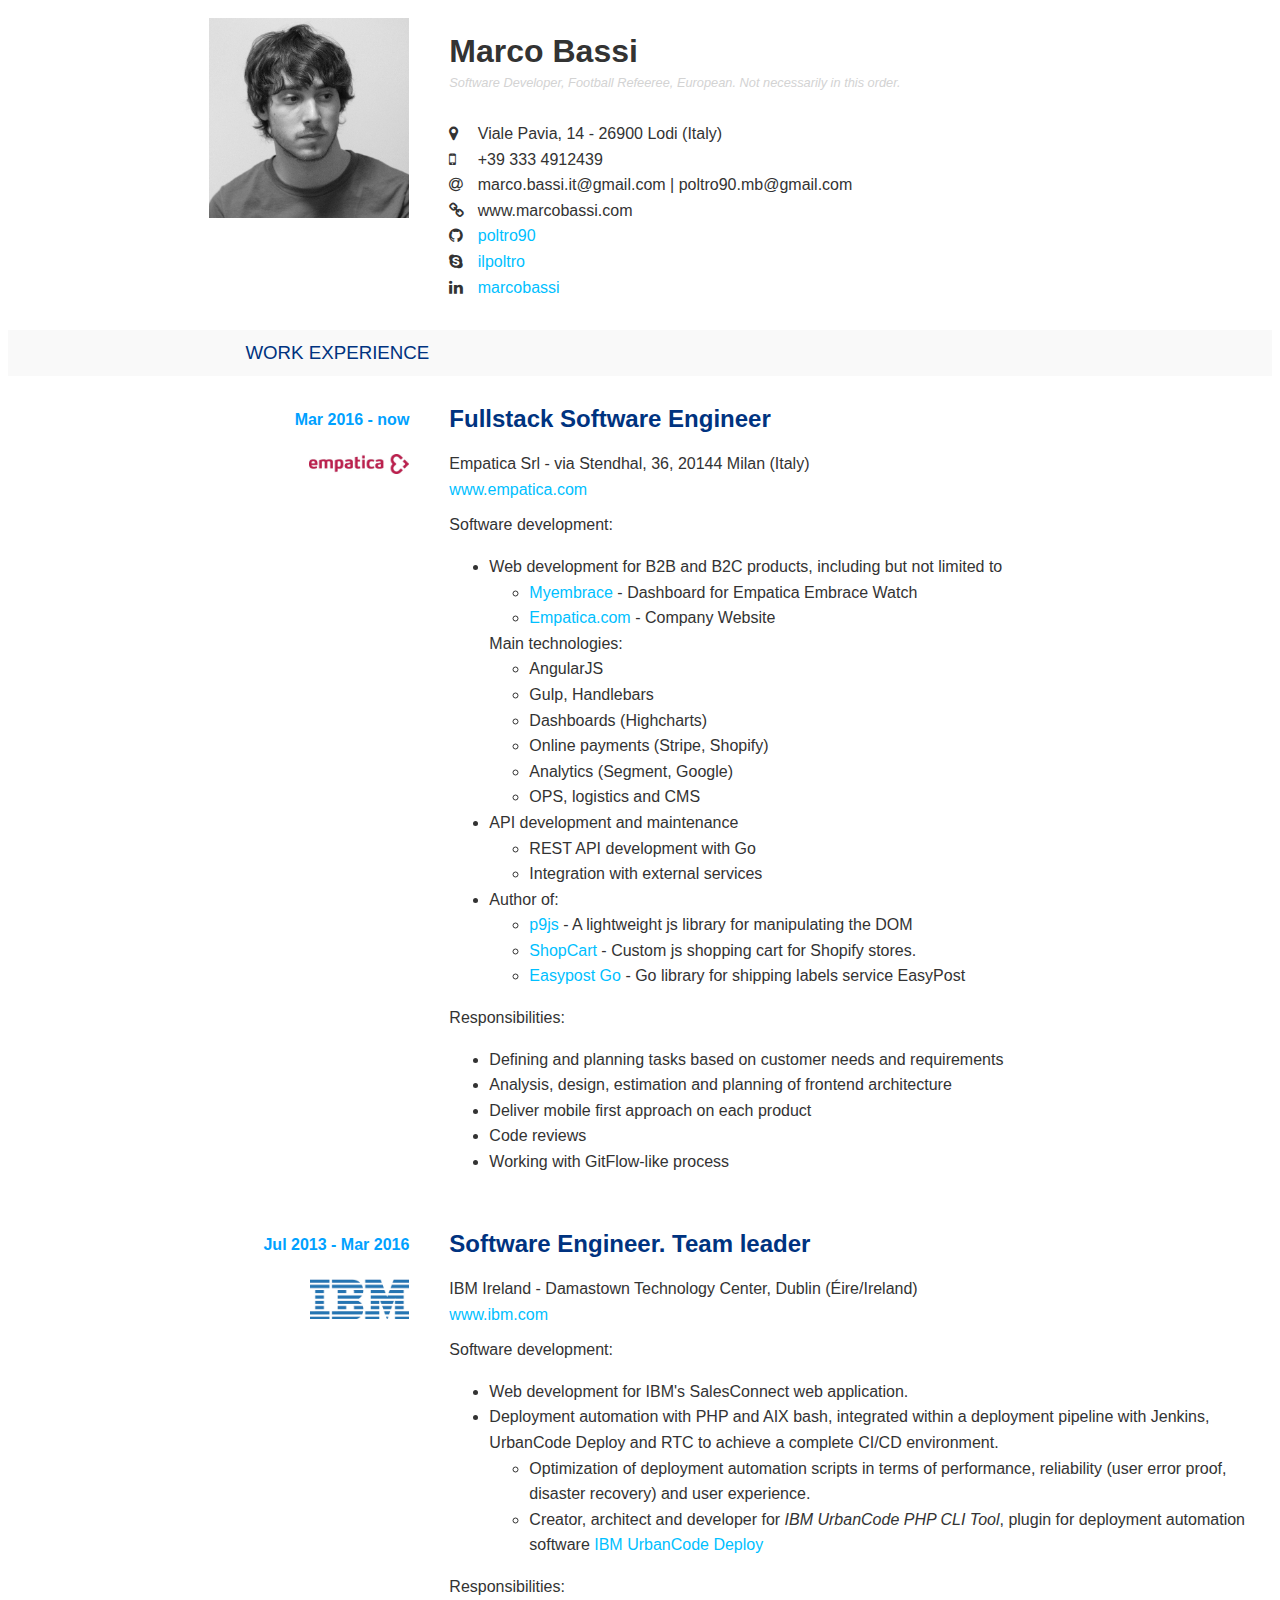
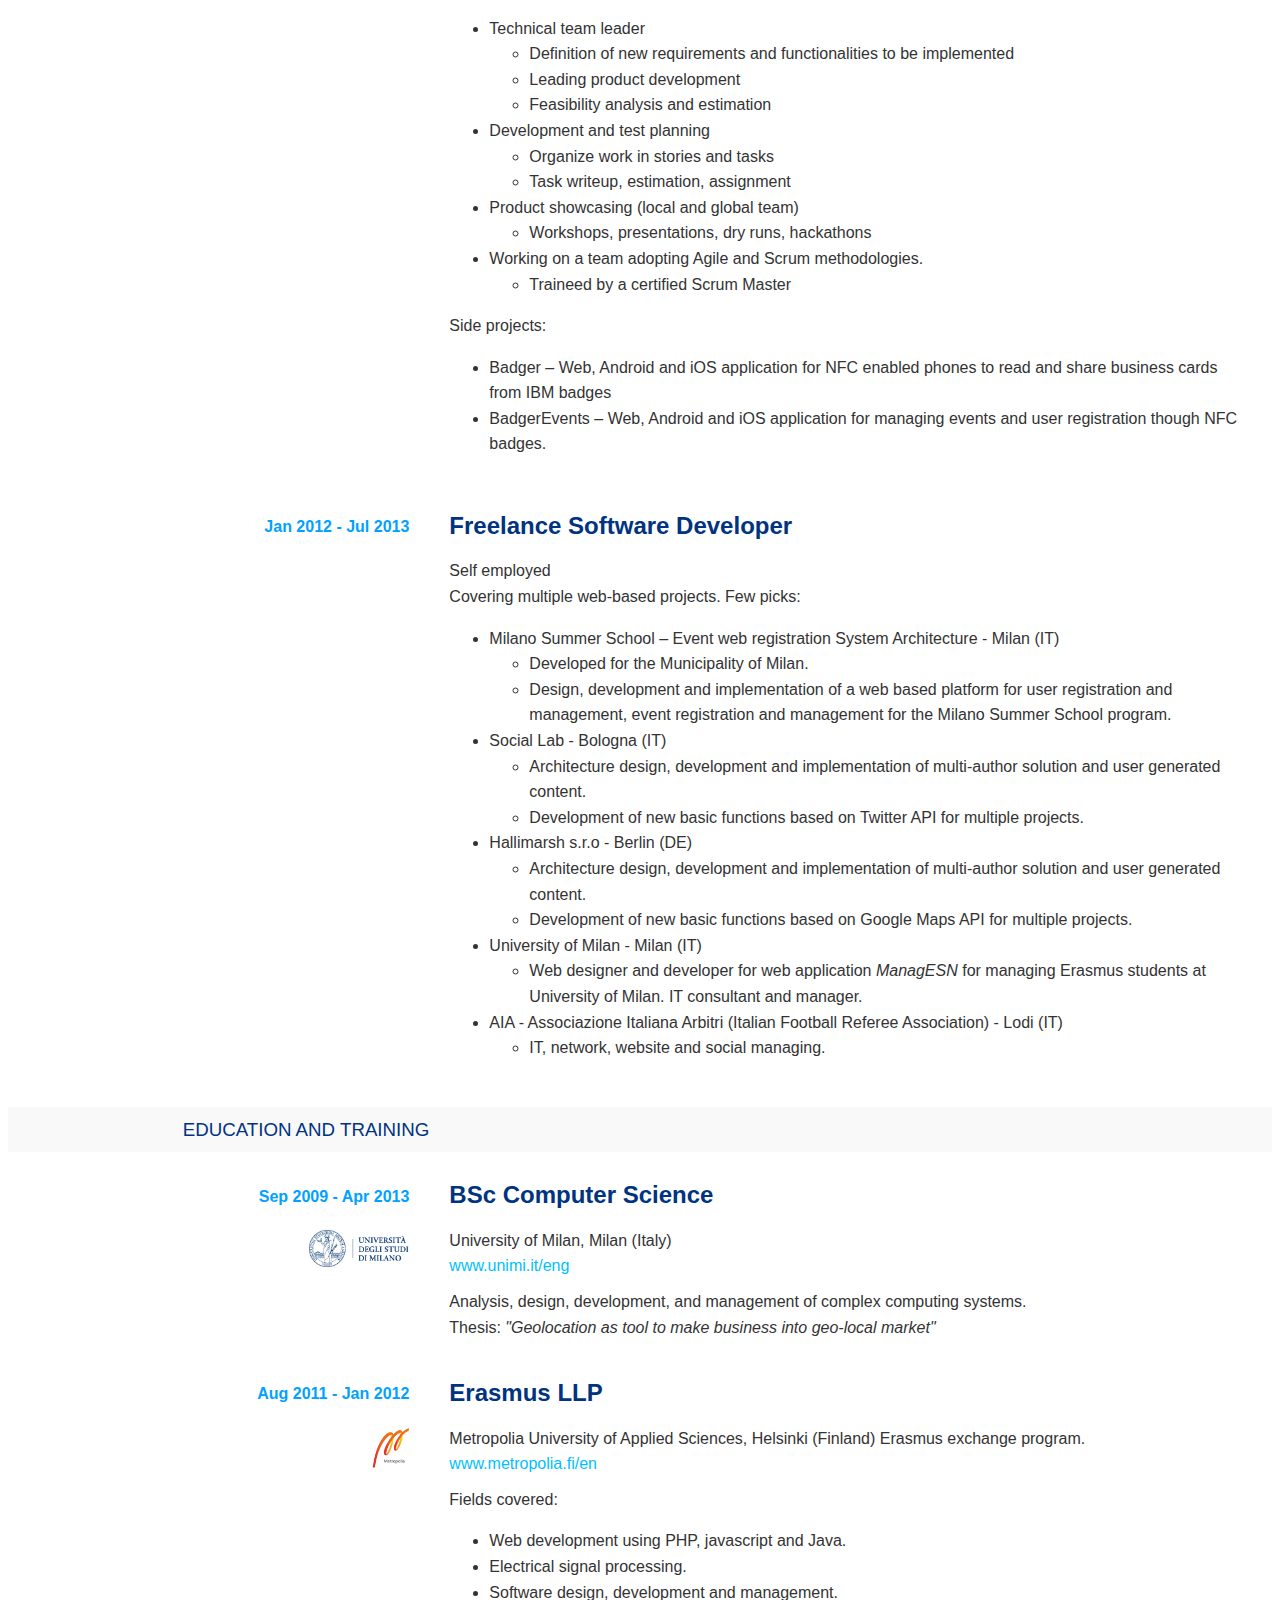
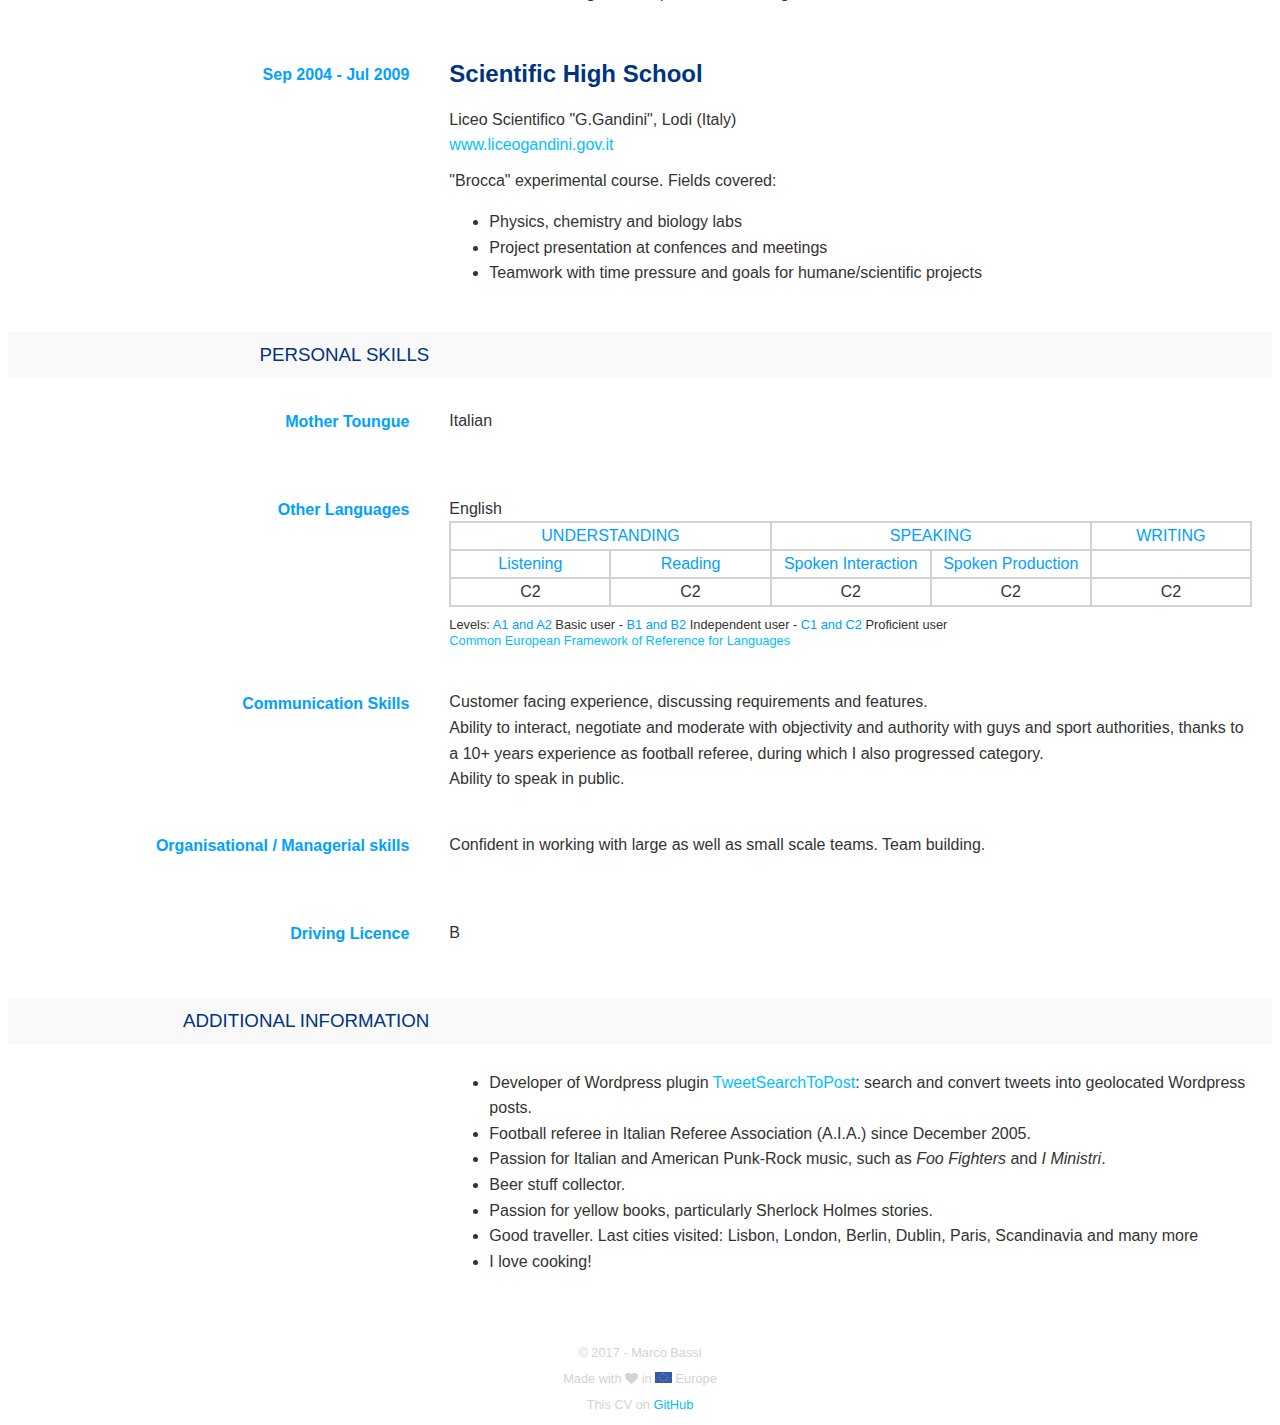
==== commit 7007a305: "Update head style. Add js libraries released" ====
--- a/cv/index.html
+++ b/cv/index.html
@@ -1,6 +1,16 @@
 <html>
 
 <head>
+  <!-- Yes, I'm tracking you. Sorry :) -->
+  <!-- Global site tag (gtag.js) - Google Analytics -->
+  <script async src="https://www.googletagmanager.com/gtag/js?id=UA-37980493-1"></script>
+  <script>
+    window.dataLayer = window.dataLayer || [];
+    function gtag() { dataLayer.push(arguments); }
+    gtag('js', new Date());
+
+    gtag('config', 'UA-37980493-1');
+  </script>
   <title>Marco Bassi | Curriculum Vitae</title>
   <meta name="viewport" content="width=device-width, initial-scale=1.0">
   <meta charset="UTF-8">
@@ -20,33 +30,39 @@
         <div class="text-center-xs">
           <h1 class="title">Marco Bassi</h1>
           <div class="subtitle">
-            Software Developer, Football Refeeree, European. <br class="visible-print"/>Not necessarily in this order.
-          </div>
-        </div>
-        <div>
-          <div><i class="fa fa-map-marker space-medium"></i> Viale Pavia, 14 - 26900 Lodi (Italy)</div>
-          <div><i class="fa fa-mobile space-medium"></i> +39 333 4912439</div>
-          <div><i class="fa fa-at space-medium"></i> marco.bassi.it@gmail.com | poltro90.mb@gmail.com</div>
-          <div><i class="fa fa-link space-medium"></i> www.marcobassi.com</div>
-        </div>
-        <div>
-          <a class="button" href="https://github.com/poltro90" target="_blank">
-            <i class="fa fa-github space-medium"></i> poltro90</a>
-          <a class="button" href="skype://ilpoltro" target="_blank">
-              <i class="fa fa-skype space-medium"></i> ilpoltro</a>
-          <a class="button" href="https://www.linkedin.com/in/marcobassi/" target="_blank">
-              <i class="fa fa-linkedin space-medium"></i> marcobassi</a>
-        </div>
-      </div>
-    </div>
-
-    <div class="row">
-      <div class="col-4">
-        <div>
-          <h3 class="dark-blue">Work Experience</h3>
-        </div>
-      </div>
-      <div class="col-8"></div>
+            Software Developer, Football Refeeree, European.
+            <br class="visible-print" />Not necessarily in this order.
+          </div>
+        </div>
+        <div>
+          <div>
+            <i class="fa fa-map-marker space-medium"></i> Viale Pavia, 14 - 26900 Lodi (Italy)</div>
+          <div>
+            <i class="fa fa-mobile space-medium"></i> +39 333 4912439</div>
+          <div>
+            <i class="fa fa-at space-medium"></i> marco.bassi.it@gmail.com | poltro90.mb@gmail.com</div>
+          <div>
+            <i class="fa fa-link space-medium"></i> www.marcobassi.com</div>
+          <div>
+            <i class="fa fa-github space-medium"></i>
+            <a href="https://github.com/poltro90" target="_blank">poltro90</a>
+          </div>
+          <div>
+            <i class="fa fa-skype space-medium"></i>
+            <a href="skype://ilpoltro" target="_blank">ilpoltro</a>
+          </div>
+          <div>
+            <i class="fa fa-linkedin space-medium"></i>
+            <a href="https://www.linkedin.com/in/marcobassi/" target="_blank">marcobassi</a>
+          </div>
+        </div>
+      </div>
+    </div>
+
+    <div class="row section-head">
+      <div class="col-4">
+        <h3 class="dark-blue">Work Experience</h3>
+      </div>
     </div>
 
     <div class="row">
@@ -68,15 +84,17 @@
           <div class="low-margin-top">
             Software development:
             <ul>
-              <li>Web development
-                <ul>
-                  <li>Developing customer related products
-                    <ul>
-                      <li>Consumer: <a href="https://myembrace.empatica.com" target="_blank">Myembrace</a></li>
-                      <li>Company website: <a href="https://www.empatica.com" target="_blank">Empatica.com</a></li>
-                      <li>Research and Enterprise</li>
-                    </ul>
+              <li>Web development for B2B and B2C products, including but not limited to
+                <ul>
+                  <li>
+                    <a href="https://myembrace.empatica.com" target="_blank">Myembrace</a> - Dashboard for Empatica Embrace Watch
                   </li>
+                  <li>
+                    <a href="https://www.empatica.com" target="_blank">Empatica.com</a> - Company Website
+                  </li>
+                </ul>
+                Main technologies:
+                <ul>
                   <li>AngularJS</li>
                   <li>Gulp, Handlebars</li>
                   <li>Dashboards (Highcharts)</li>
@@ -85,11 +103,23 @@
                   <li>OPS, logistics and CMS</li>
                 </ul>
               </li>
-              <li>Development and maintenance of API
+              <li>API development and maintenance
                 <ul>
                   <li>REST API development with Go</li>
                   <li>Integration with external services</li>
-                  <li>Go library for shipping labels service EasyPost, <a href="https://github.com/empatica/easypost-go" target="_blank">Easypost Go</a></li>
+                </ul>
+              </li>
+              <li>Author of:
+                <ul>
+                  <li>
+                    <a href="https://github.com/empatica/p9js" target="_blank">p9js</a> - A lightweight js library for manipulating the DOM
+                  </li>
+                  <li>
+                    <a href="https://github.com/empatica/shop-cart" target="_blank">ShopCart</a> - Custom js shopping cart for Shopify stores.
+                  </li>
+                  <li>
+                    <a href="https://github.com/empatica/easypost-go" target="_blank">Easypost Go</a> - Go library for shipping labels service EasyPost
+                  </li>
                 </ul>
               </li>
             </ul>
@@ -104,7 +134,7 @@
               <li>Working with GitFlow-like process</li>
             </ul>
           </div>
-          <div class="code-tag-group">
+          <div class="code-tag-group hide">
             <span class="code-tag html">html</span>
             <span class="code-tag css">css</span>
             <span class="code-tag go">go</span>
@@ -140,9 +170,10 @@
                 <ul>
                   <li>Optimization of deployment automation scripts in terms of performance, reliability (user error proof, disaster
                     recovery) and user experience.</li>
-                  <li>Creator, architect and developer for <i>IBM UrbanCode PHP CLI Tool</i>, plugin for deployment automation
-                    software
-                    <a href="https://developer.ibm.com/urbancode/plugin/ibm- urbancode-php-cli-tool" target="_blank">IBM UrbanCode Deploy</a></li>
+                  <li>Creator, architect and developer for
+                    <i>IBM UrbanCode PHP CLI Tool</i>, plugin for deployment automation software
+                    <a href="https://developer.ibm.com/urbancode/plugin/ibm- urbancode-php-cli-tool" target="_blank">IBM UrbanCode Deploy</a>
+                  </li>
                 </ul>
               </li>
             </ul>
@@ -184,7 +215,7 @@
               <li>BadgerEvents – Web, Android and iOS application for managing events and user registration though NFC badges.</li>
             </ul>
           </div>
-          <div class="code-tag-group">
+          <div class="code-tag-group hide">
             <span class="code-tag bash">bash</span>
             <span class="code-tag php">php</span>
             <span class="code-tag html">html</span>
@@ -231,8 +262,8 @@
               </li>
               <li>University of Milan - Milan (IT)
                 <ul>
-                  <li>Web designer and developer for web application <i>ManagESN</i> for managing Erasmus students at University
-                    of Milan. IT consultant and manager.</li>
+                  <li>Web designer and developer for web application
+                    <i>ManagESN</i> for managing Erasmus students at University of Milan. IT consultant and manager.</li>
                 </ul>
               </li>
               <li>AIA - Associazione Italiana Arbitri (Italian Football Referee Association) - Lodi (IT)
@@ -242,7 +273,7 @@
               </li>
             </ul>
           </div>
-          <div class="code-tag-group">
+          <div class="code-tag-group hide">
             <span class="code-tag php">php</span>
             <span class="code-tag html">html</span>
             <span class="code-tag css">css</span>
@@ -253,13 +284,10 @@
       </div>
     </div>
 
-    <div class="row">
-      <div class="col-4">
-        <div>
-          <h3 class="dark-blue">Education And Training</h3>
-        </div>
-      </div>
-      <div class="col-8"></div>
+    <div class="row section-head">
+      <div class="col-4">
+        <h3 class="dark-blue">Education And Training</h3>
+      </div>
     </div>
 
     <div class="row">
@@ -273,11 +301,15 @@
         <div>
           <h2 class="dark-blue">BSc Computer Science</h2>
           <div>University of Milan, Milan (Italy)</div>
-          <div><a href="http://www.unimi.it/ENG/" target="_blank" class="print-no-link">www.unimi.it/eng</a></div>
+          <div>
+            <a href="http://www.unimi.it/ENG/" target="_blank" class="print-no-link">www.unimi.it/eng</a>
+          </div>
           <div class="low-margin-top">
             Analysis, design, development, and management of complex computing systems.
           </div>
-          <div>Thesis: <i>"Geolocation as tool to make business into geo-local market"</i></div>
+          <div>Thesis:
+            <i>"Geolocation as tool to make business into geo-local market"</i>
+          </div>
         </div>
       </div>
     </div>
@@ -293,7 +325,9 @@
         <div>
           <h2 class="dark-blue">Erasmus LLP</h2>
           <div>Metropolia University of Applied Sciences, Helsinki (Finland) Erasmus exchange program.</div>
-          <div><a href="http://www.metropolia.fi/en/" target="_blank" class="print-no-link">www.metropolia.fi/en</a></div>
+          <div>
+            <a href="http://www.metropolia.fi/en/" target="_blank" class="print-no-link">www.metropolia.fi/en</a>
+          </div>
           <div class="low-margin-top">
             Fields covered:
             <ul>
@@ -316,7 +350,9 @@
         <div>
           <h2 class="dark-blue">Scientific High School</h2>
           <div>Liceo Scientifico "G.Gandini", Lodi (Italy)</div>
-          <div><a href="http://www.liceogandini.gov.it" target="_blank" class="print-no-link">www.liceogandini.gov.it</a></div>
+          <div>
+            <a href="http://www.liceogandini.gov.it" target="_blank" class="print-no-link">www.liceogandini.gov.it</a>
+          </div>
           <div class="low-margin-top">
             "Brocca" experimental course. Fields covered:
             <ul>
@@ -329,15 +365,9 @@
       </div>
     </div>
 
-    <div class="row">
-      <div class="col-4">
-        <div>
-          <h3 class="dark-blue">Personal Skills</h3>
-        </div>
-      </div>
-      <div class="col-8">
-        <div>
-        </div>
+    <div class="row section-head">
+      <div class="col-4">
+        <h3 class="dark-blue">Personal Skills</h3>
       </div>
     </div>
 
@@ -387,8 +417,11 @@
             </tbody>
           </table>
           <div class="low-margin-top text-small">
-            Levels: <span class="light-blue">A1 and A2</span> Basic user - <span class="light-blue">B1 and B2</span> Independent
-            user - <span class="light-blue">C1 and C2</span> Proficient user <br/>
+            Levels:
+            <span class="light-blue">A1 and A2</span> Basic user -
+            <span class="light-blue">B1 and B2</span> Independent user -
+            <span class="light-blue">C1 and C2</span> Proficient user
+            <br/>
             <a href="http://europass.cedefop.europa.eu/resources/european-language-levels-cefr" target="_blank">Common European Framework of Reference for Languages</a>
           </div>
         </div>
@@ -433,15 +466,9 @@
       </div>
     </div>
 
-    <div class="row">
-      <div class="col-4">
-        <div>
-          <h3 class="dark-blue">Additional Information</h3>
-        </div>
-      </div>
-      <div class="col-8">
-        <div>
-        </div>
+    <div class="row section-head">
+      <div class="col-4">
+        <h3 class="dark-blue">Additional Information</h3>
       </div>
     </div>
 
@@ -454,10 +481,12 @@
       <div class="col-8">
         <div>
           <ul>
-            <li>Developer of Wordpress plugin <a href="http://www.tstp.marcobassi.com" target="_blank">TweetSearchToPost</a>: search and convert
-              tweets into geolocated Wordpress posts.</li>
+            <li>Developer of Wordpress plugin
+              <a href="http://www.tstp.marcobassi.com" target="_blank">TweetSearchToPost</a>: search and convert tweets into geolocated Wordpress posts.</li>
             <li>Football referee in Italian Referee Association (A.I.A.) since December 2005.</li>
-            <li>Passion for Italian and American Punk-Rock music, such as <i>Foo Fighters</i> and <i>I Ministri</i>.</li>
+            <li>Passion for Italian and American Punk-Rock music, such as
+              <i>Foo Fighters</i> and
+              <i>I Ministri</i>.</li>
             <li>Beer stuff collector.</li>
             <li>Passion for yellow books, particularly Sherlock Holmes stories.</li>
             <li>Good traveller. Last cities visited: Lisbon, London, Berlin, Dublin, Paris, Scandinavia and many more</li>
@@ -469,9 +498,17 @@
 
   </div>
   <div class="footer">
-    &copy; 2017 - Marco Bassi <br/> Made with <i class="fa fa-heart"></i> in <img src="src/img/europe-logo.gif" /> Europe
-    <br/> This CV on <a href="https://github.com/poltro90/marcobassi.com/tree/master/cv" target="_blank">GitHub</a>
+    &copy; 2017 - Marco Bassi
+    <br/> Made with
+    <i class="fa fa-heart"></i> in
+    <img src="src/img/europe-logo.gif" /> Europe
+    <br/> This CV on
+    <a href="https://github.com/poltro90/marcobassi.com/tree/master/cv" target="_blank">GitHub</a>
   </div>
 </body>
 
+<script type="text/javascript">
+  console.log("Hi there! Thanks for taking the time to look into my code. If you notice any issue, or if you just want to drop me a line, please do so at marco.bassi.it <at> gmail <dot> com");
+</script>
+
 </html>--- a/cv/style.css
+++ b/cv/style.css
@@ -20,6 +20,10 @@
 
 h1.title {
   margin-bottom: 0px;
+}
+
+.hide {
+  display: none;
 }
 
 .subtitle {
@@ -41,10 +45,12 @@
   clear: both;
   width: 100%;
   display: table;
+  box-sizing: border-box;
 }
 .col-4, .col-6, .col-8 {
   float: left;
   position: relative;
+  box-sizing: border-box;
 }
 .col-4 > div,
 .col-6 > div, 
@@ -238,6 +244,22 @@
 }
 
 
+/* Sections */
+.section-head {
+  background: #f9f9f9;
+  padding: 10px 0;
+  margin-top: 20px;
+}
+.section-head h3 {
+  margin: 0;
+}
+@media (max-width: 767px) {
+  .section-head {
+    padding: 10px 20px;
+  }
+}
+
+
 /*Print css*/
 .visible-print {
   display: none;
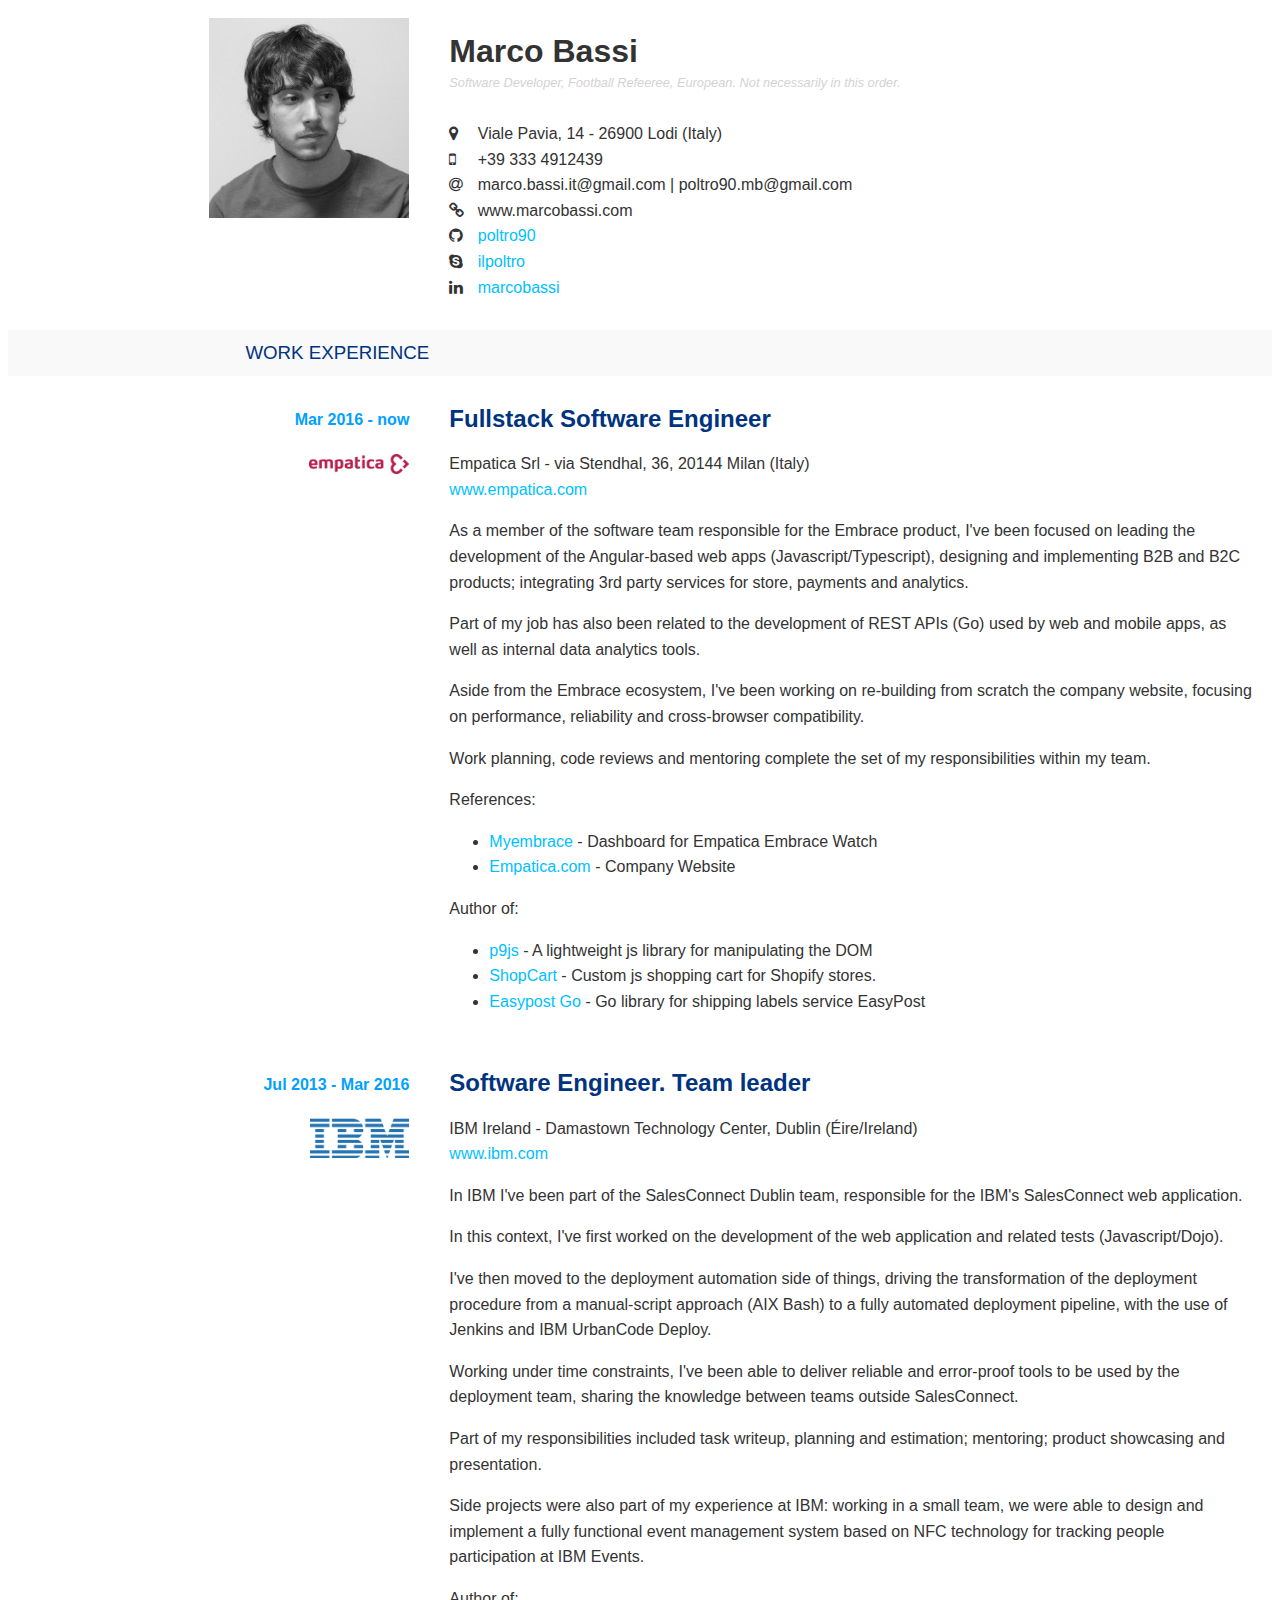
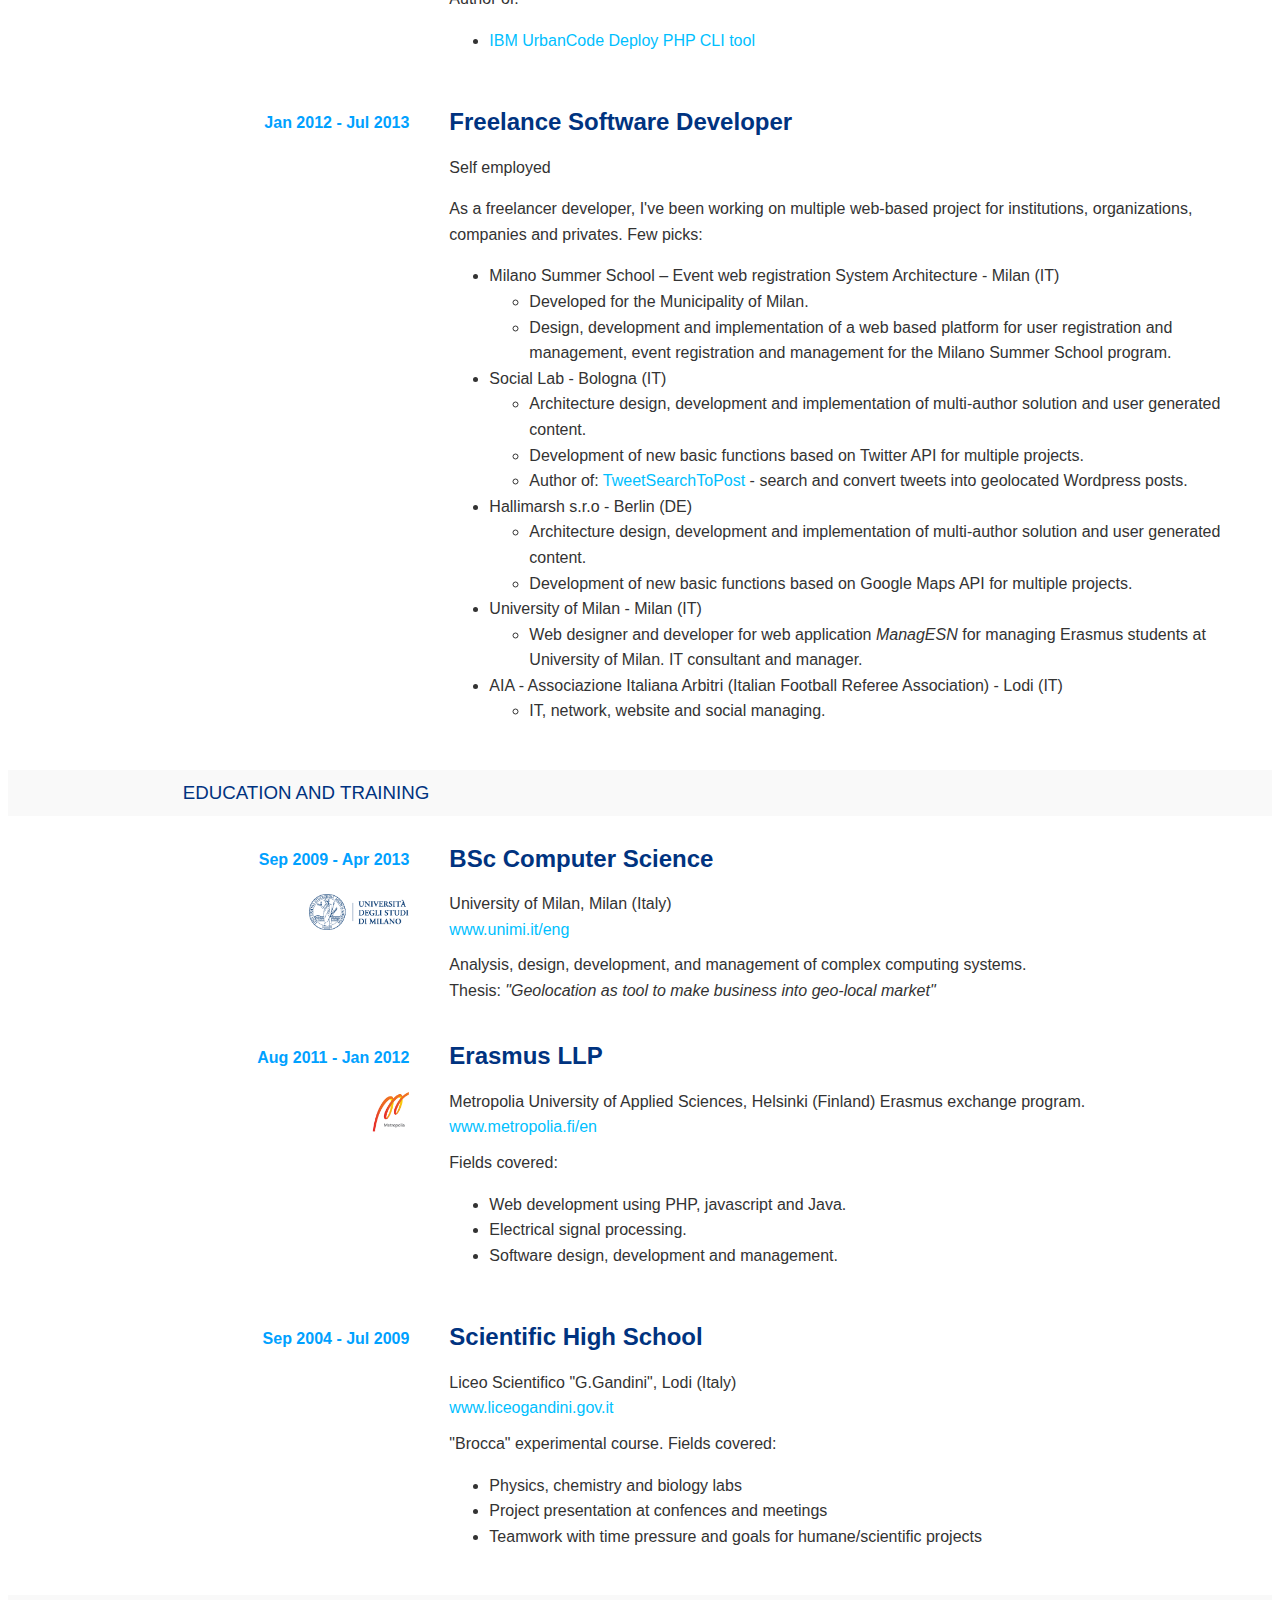
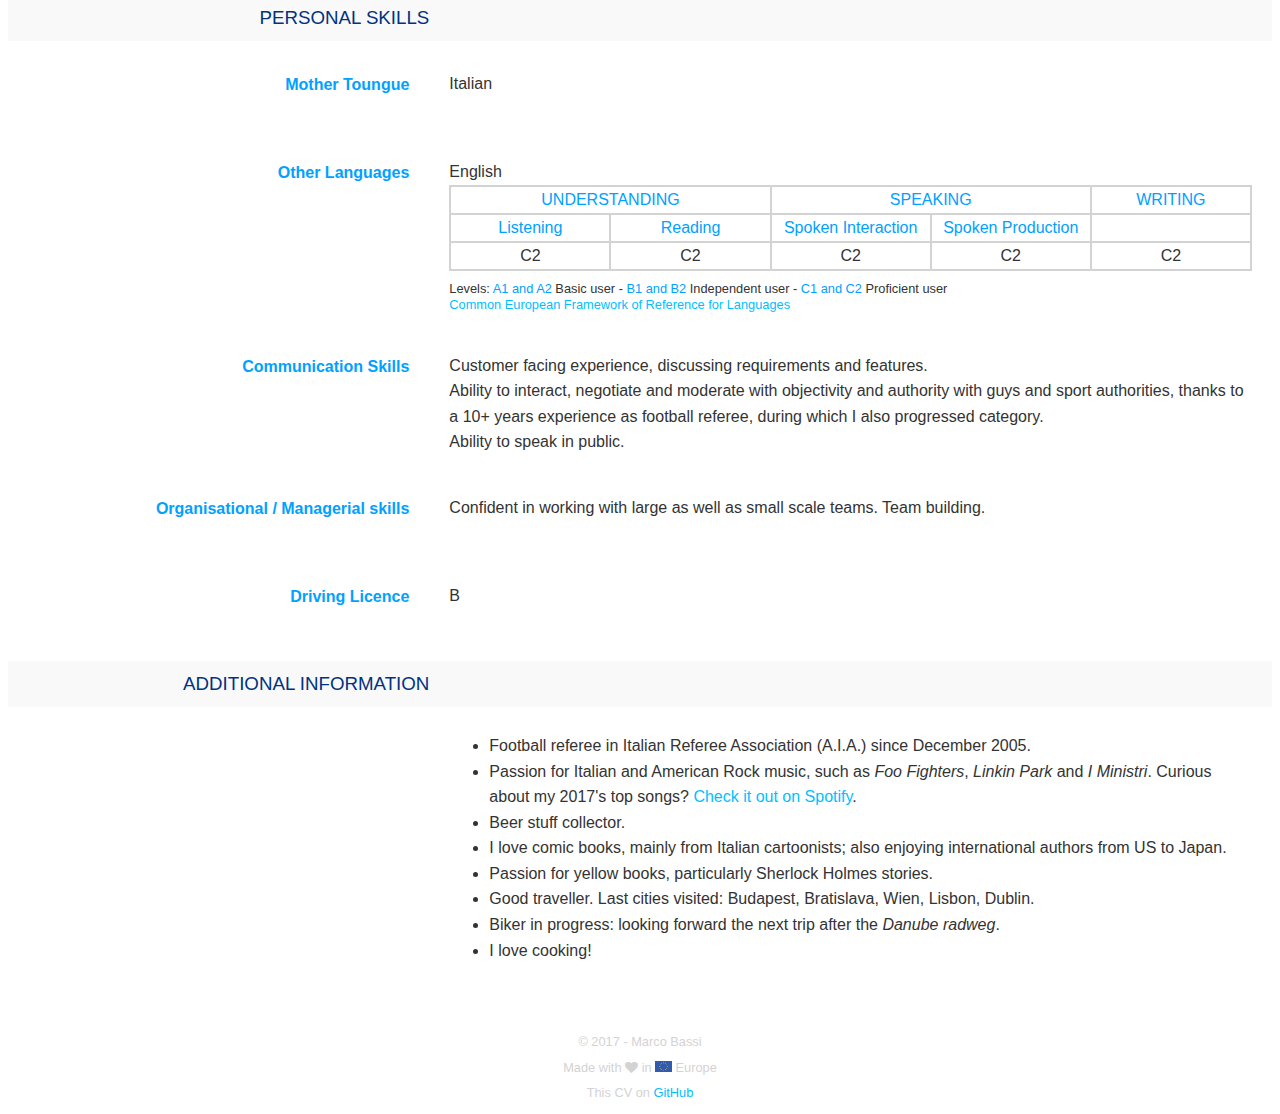
==== commit b3094955: "More descriptive sections. Updated interests and links." ====
--- a/cv/index.html
+++ b/cv/index.html
@@ -82,57 +82,42 @@
             <a href="www.empatica.com" target="_blank" class="print-no-link">www.empatica.com</a>
           </div>
           <div class="low-margin-top">
-            Software development:
-            <ul>
-              <li>Web development for B2B and B2C products, including but not limited to
-                <ul>
-                  <li>
-                    <a href="https://myembrace.empatica.com" target="_blank">Myembrace</a> - Dashboard for Empatica Embrace Watch
-                  </li>
-                  <li>
-                    <a href="https://www.empatica.com" target="_blank">Empatica.com</a> - Company Website
-                  </li>
-                </ul>
-                Main technologies:
-                <ul>
-                  <li>AngularJS</li>
-                  <li>Gulp, Handlebars</li>
-                  <li>Dashboards (Highcharts)</li>
-                  <li>Online payments (Stripe, Shopify)</li>
-                  <li>Analytics (Segment, Google)</li>
-                  <li>OPS, logistics and CMS</li>
-                </ul>
-              </li>
-              <li>API development and maintenance
-                <ul>
-                  <li>REST API development with Go</li>
-                  <li>Integration with external services</li>
-                </ul>
-              </li>
-              <li>Author of:
-                <ul>
-                  <li>
-                    <a href="https://github.com/empatica/p9js" target="_blank">p9js</a> - A lightweight js library for manipulating the DOM
-                  </li>
-                  <li>
-                    <a href="https://github.com/empatica/shop-cart" target="_blank">ShopCart</a> - Custom js shopping cart for Shopify stores.
-                  </li>
-                  <li>
-                    <a href="https://github.com/empatica/easypost-go" target="_blank">Easypost Go</a> - Go library for shipping labels service EasyPost
-                  </li>
-                </ul>
-              </li>
-            </ul>
-          </div>
-          <div>
-            Responsibilities:
-            <ul>
-              <li>Defining and planning tasks based on customer needs and requirements</li>
-              <li>Analysis, design, estimation and planning of frontend architecture</li>
-              <li>Deliver mobile first approach on each product</li>
-              <li>Code reviews</li>
-              <li>Working with GitFlow-like process</li>
-            </ul>
+            <p>As a member of the software team responsible for the Embrace product, I've been focused on leading the development
+              of the Angular-based web apps (Javascript/Typescript), designing and implementing B2B and B2C products; integrating
+              3rd party services for store, payments and analytics.</p>
+            <p>Part of my job has also been related to the development of REST APIs (Go) used by web and mobile apps, as well
+              as internal data analytics tools.</p>
+            <p>Aside from the Embrace ecosystem, I've been working on re-building from scratch the company website, focusing
+              on performance, reliability and cross-browser compatibility.</p>
+            <p>Work planning, code reviews and mentoring complete the set of my responsibilities within my team.</p>
+
+            <p>
+              References:
+              <ul>
+                <li>
+                  <a href="https://myembrace.empatica.com" target="_blank">Myembrace</a> - Dashboard for Empatica Embrace Watch
+                </li>
+                <li>
+                  <a href="https://www.empatica.com" target="_blank">Empatica.com</a> - Company Website
+                </li>
+              </ul>
+            </p>
+
+            <p>
+              Author of:
+              <ul>
+                <li>
+                  <a href="https://github.com/empatica/p9js" target="_blank">p9js</a> - A lightweight js library for manipulating the DOM
+                </li>
+                <li>
+                  <a href="https://github.com/empatica/shop-cart" target="_blank">ShopCart</a> - Custom js shopping cart for Shopify stores.
+                </li>
+                <li>
+                  <a href="https://github.com/empatica/easypost-go" target="_blank">Easypost Go</a> - Go library for shipping labels service EasyPost
+                </li>
+              </ul>
+            </p>
+
           </div>
           <div class="code-tag-group hide">
             <span class="code-tag html">html</span>
@@ -162,59 +147,33 @@
             <a href="www.ibm.com" target="_blank" class="print-no-link">www.ibm.com</a>
           </div>
           <div class="low-margin-top">
-            Software development:
-            <ul>
-              <li>Web development for IBM's SalesConnect web application.</li>
-              <li>Deployment automation with PHP and AIX bash, integrated within a deployment pipeline with Jenkins, UrbanCode
-                Deploy and RTC to achieve a complete CI/CD environment.
-                <ul>
-                  <li>Optimization of deployment automation scripts in terms of performance, reliability (user error proof, disaster
-                    recovery) and user experience.</li>
-                  <li>Creator, architect and developer for
-                    <i>IBM UrbanCode PHP CLI Tool</i>, plugin for deployment automation software
-                    <a href="https://developer.ibm.com/urbancode/plugin/ibm- urbancode-php-cli-tool" target="_blank">IBM UrbanCode Deploy</a>
-                  </li>
-                </ul>
-              </li>
-            </ul>
-          </div>
-          <div>
-            Responsibilities:
-            <ul>
-              <li>Technical team leader
-                <ul>
-                  <li>Definition of new requirements and functionalities to be implemented</li>
-                  <li>Leading product development</li>
-                  <li>Feasibility analysis and estimation</li>
-                </ul>
-              </li>
-              <li>Development and test planning
-                <ul>
-                  <li>Organize work in stories and tasks</li>
-                  <li>Task writeup, estimation, assignment</li>
-                </ul>
-              </li>
-              <li>Product showcasing (local and global team)
-                <ul>
-                  <li>Workshops, presentations, dry runs, hackathons</li>
-                </ul>
-              </li>
-              <li>Working on a team adopting Agile and Scrum methodologies.
-                <ul>
-                  <li>Traineed by a certified Scrum Master</li>
-                </ul>
-              </li>
-            </ul>
-          </div>
-          <div>
-            Side projects:
-            <ul>
-              <li>Badger – Web, Android and iOS application for NFC enabled phones to read and share business cards from IBM
-                badges
-              </li>
-              <li>BadgerEvents – Web, Android and iOS application for managing events and user registration though NFC badges.</li>
-            </ul>
-          </div>
+            <p>In IBM I've been part of the SalesConnect Dublin team, responsible for the IBM's SalesConnect web application.</p>
+            <p>In this context, I've first worked on the development of the web application and related tests (Javascript/Dojo).</p>
+            <p>I've then moved to the deployment automation side of things, driving the transformation of the deployment procedure
+              from a manual-script approach (AIX Bash) to a fully automated deployment pipeline, with the use of Jenkins
+              and IBM UrbanCode Deploy.
+            </p>
+            <p>Working under time constraints, I've been able to deliver reliable and error-proof tools to be used by the deployment
+              team, sharing the knowledge between teams outside SalesConnect.</p>
+            <p>Part of my responsibilities included task writeup, planning and estimation; mentoring; product showcasing and
+              presentation.
+            </p>
+            <p>Side projects were also part of my experience at IBM: working in a small team, we were able to design and implement
+              a fully functional event management system based on NFC technology for tracking people participation at IBM
+              Events.
+            </p>
+
+            <p>
+              Author of:
+              <ul>
+                <li>
+                  <a href="https://developer.ibm.com/urbancode/plugin/ibm- urbancode-php-cli-tool" target="_blank">IBM UrbanCode Deploy PHP CLI tool</a>
+                </li>
+              </ul>
+            </p>
+
+          </div>
+
           <div class="code-tag-group hide">
             <span class="code-tag bash">bash</span>
             <span class="code-tag php">php</span>
@@ -239,7 +198,10 @@
             Self employed
           </div>
           <div>
-            Covering multiple web-based projects. Few picks:
+            <p>
+              As a freelancer developer, I've been working on multiple web-based project for institutions, organizations, companies and
+              privates. Few picks:
+            </p>
             <ul>
               <li>Milano Summer School – Event web registration System Architecture - Milan (IT)
                 <ul>
@@ -252,6 +214,8 @@
                 <ul>
                   <li>Architecture design, development and implementation of multi-author solution and user generated content.</li>
                   <li>Development of new basic functions based on Twitter API for multiple projects.</li>
+                  <li>Author of:
+                    <a href="http://www.tstp.marcobassi.com" target="_blank">TweetSearchToPost</a> - search and convert tweets into geolocated Wordpress posts.</li>
                 </ul>
               </li>
               <li>Hallimarsh s.r.o - Berlin (DE)
@@ -481,15 +445,18 @@
       <div class="col-8">
         <div>
           <ul>
-            <li>Developer of Wordpress plugin
-              <a href="http://www.tstp.marcobassi.com" target="_blank">TweetSearchToPost</a>: search and convert tweets into geolocated Wordpress posts.</li>
             <li>Football referee in Italian Referee Association (A.I.A.) since December 2005.</li>
-            <li>Passion for Italian and American Punk-Rock music, such as
-              <i>Foo Fighters</i> and
-              <i>I Ministri</i>.</li>
+            <li>Passion for Italian and American Rock music, such as
+              <i>Foo Fighters</i>,
+              <i>Linkin Park</i> and
+              <i>I Ministri</i>. Curious about my 2017's top songs? 
+              <a href="https://open.spotify.com/user/spotify/playlist/37i9dQZF1E9KhN3BIqz0VM" target="_blank">Check it out on Spotify</a>.</li>
             <li>Beer stuff collector.</li>
+            <li>I love comic books, mainly from Italian cartoonists; also enjoying international authors from US to Japan.</li>
             <li>Passion for yellow books, particularly Sherlock Holmes stories.</li>
-            <li>Good traveller. Last cities visited: Lisbon, London, Berlin, Dublin, Paris, Scandinavia and many more</li>
+            <li>Good traveller. Last cities visited: Budapest, Bratislava, Wien, Lisbon, Dublin.</li>
+            <li>Biker in progress: looking forward the next trip after the
+              <i>Danube radweg</i>.</li>
             <li>I love cooking!</li>
           </ul>
         </div>
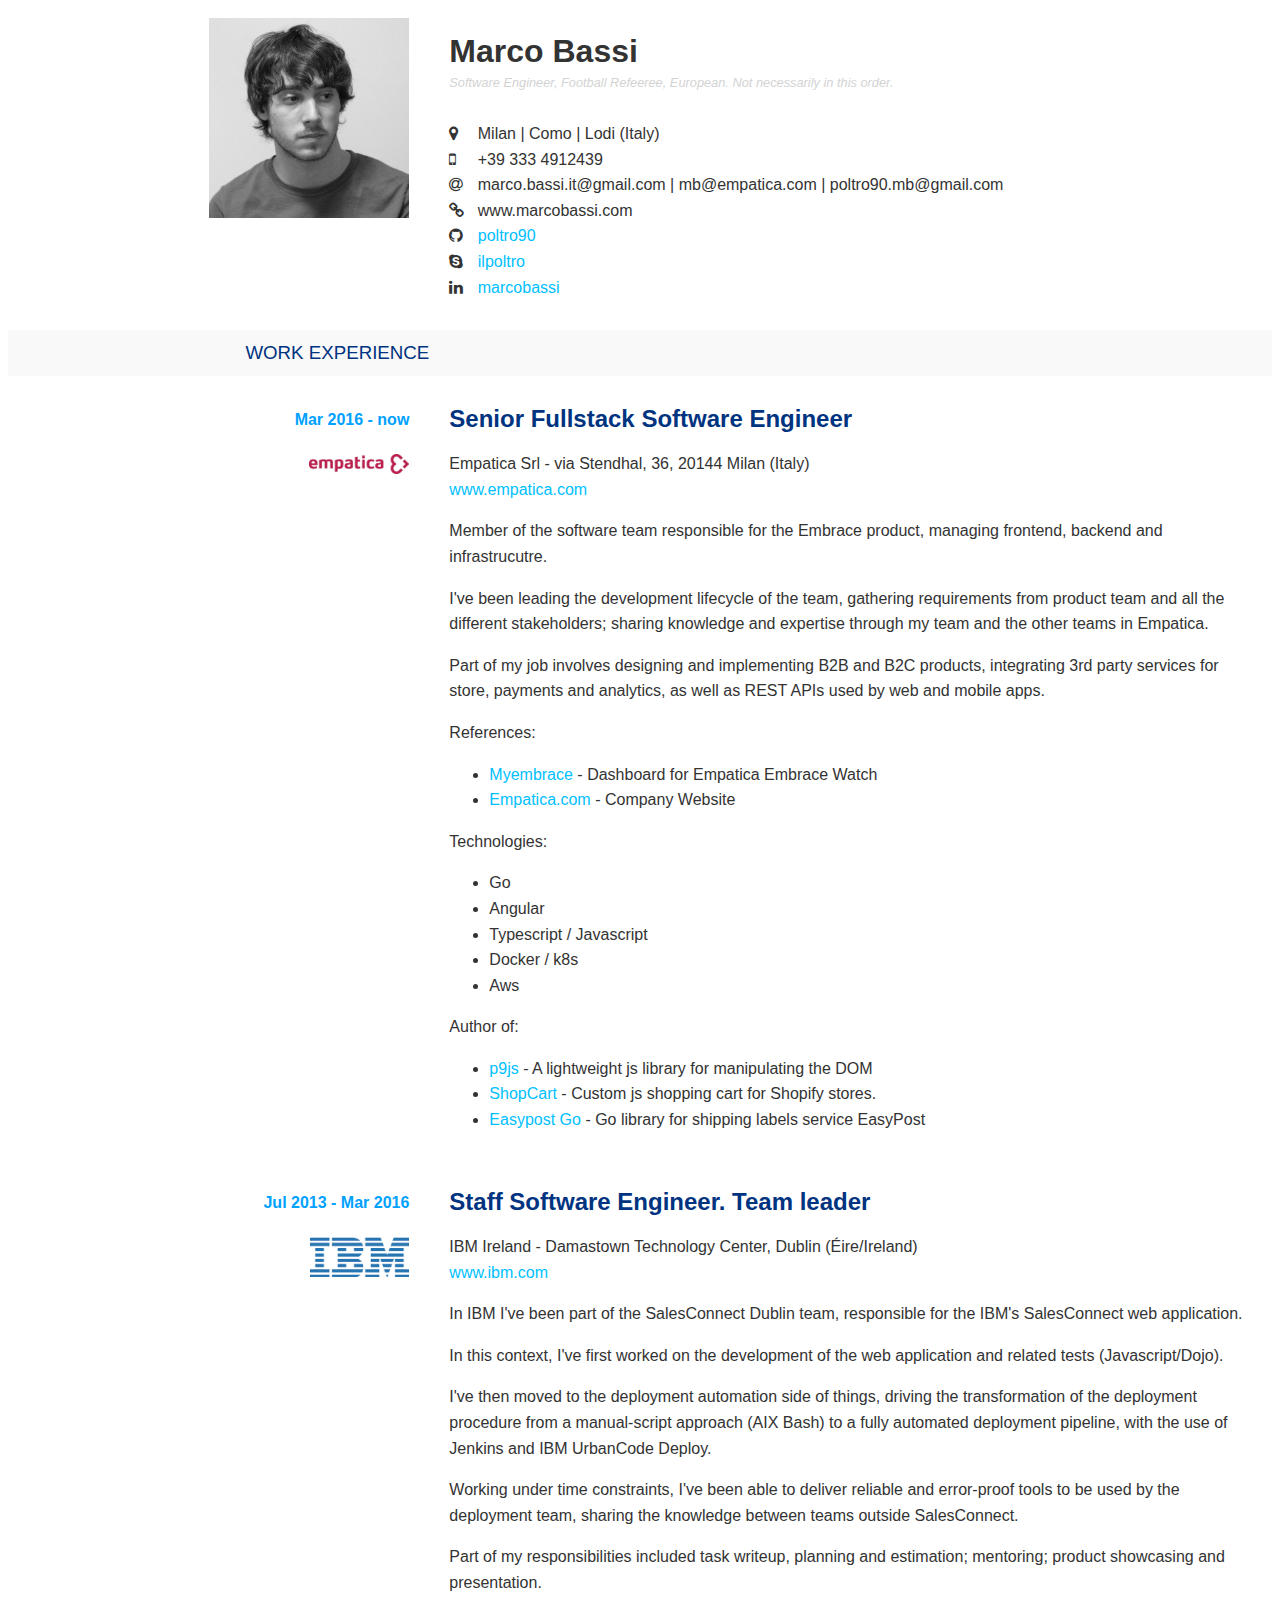
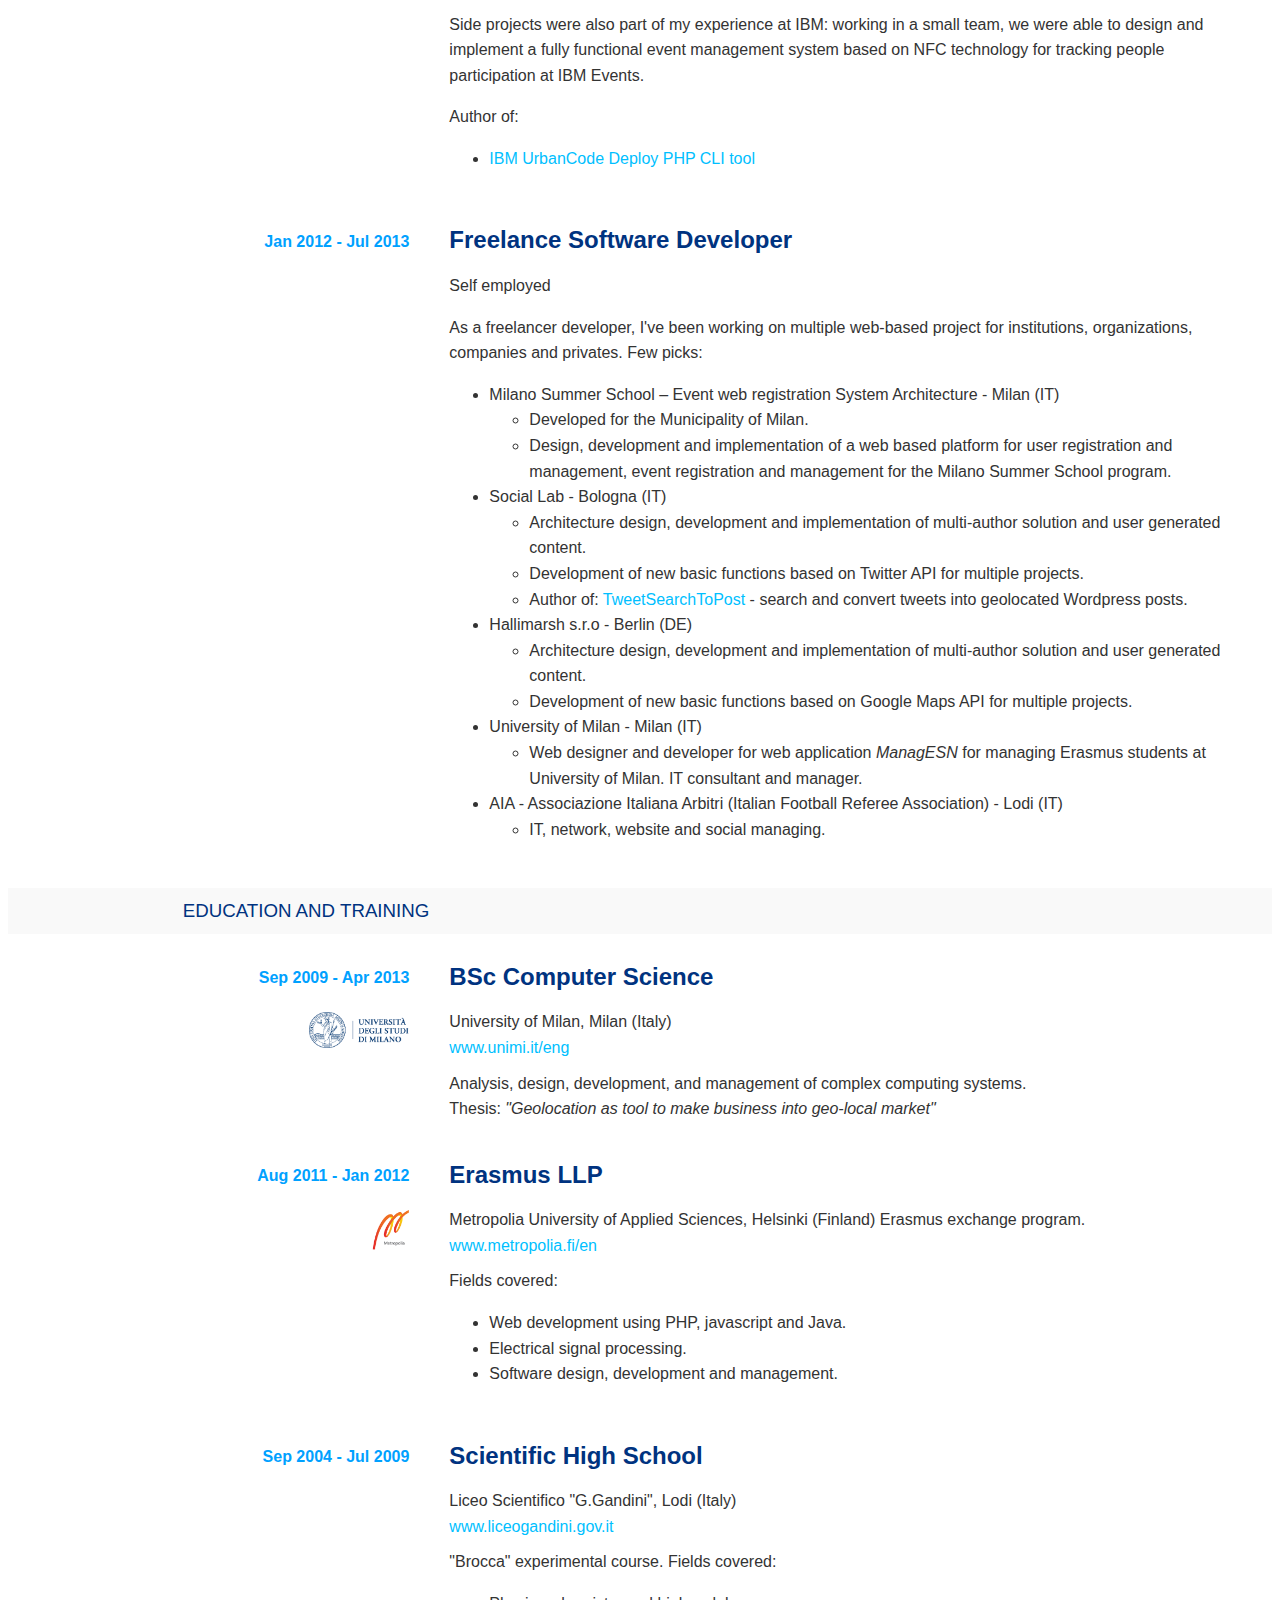
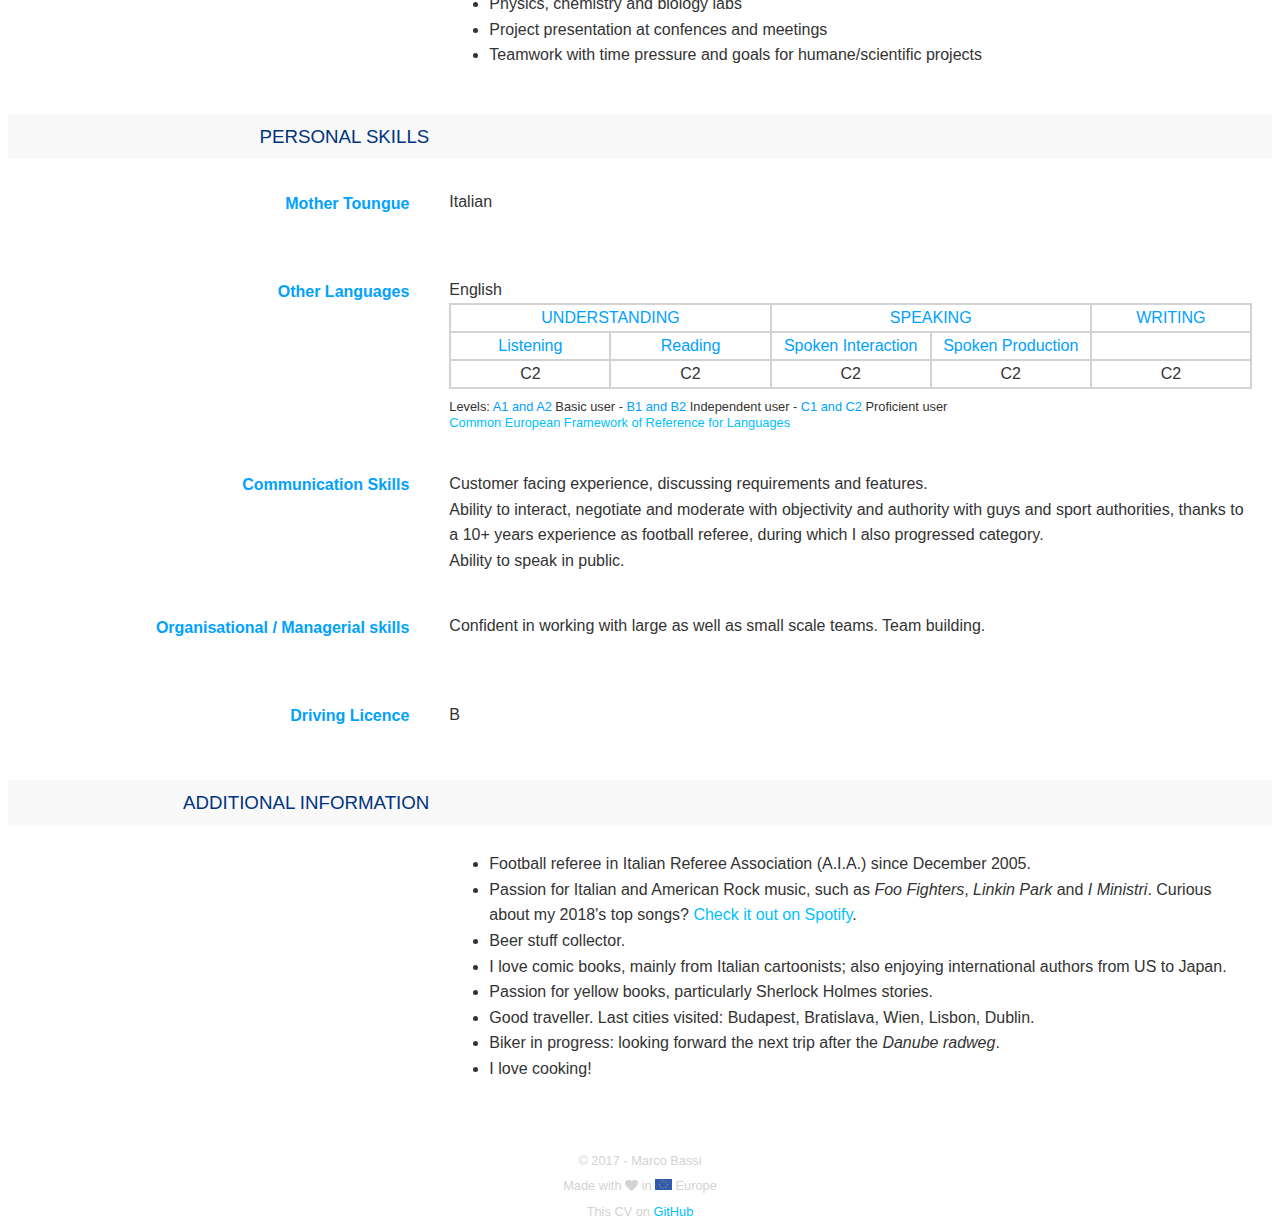
==== commit 1da14cc0: "Updating CV" ====
--- a/cv/index.html
+++ b/cv/index.html
@@ -30,17 +30,17 @@
         <div class="text-center-xs">
           <h1 class="title">Marco Bassi</h1>
           <div class="subtitle">
-            Software Developer, Football Refeeree, European.
+            Software Engineer, Football Refeeree, European.
             <br class="visible-print" />Not necessarily in this order.
           </div>
         </div>
         <div>
           <div>
-            <i class="fa fa-map-marker space-medium"></i> Viale Pavia, 14 - 26900 Lodi (Italy)</div>
+            <i class="fa fa-map-marker space-medium"></i> Milan | Como | Lodi (Italy)</div>
           <div>
             <i class="fa fa-mobile space-medium"></i> +39 333 4912439</div>
           <div>
-            <i class="fa fa-at space-medium"></i> marco.bassi.it@gmail.com | poltro90.mb@gmail.com</div>
+            <i class="fa fa-at space-medium"></i> marco.bassi.it@gmail.com | mb@empatica.com | poltro90.mb@gmail.com</div>
           <div>
             <i class="fa fa-link space-medium"></i> www.marcobassi.com</div>
           <div>
@@ -74,7 +74,7 @@
       </div>
       <div class="col-8">
         <div>
-          <h2 class="dark-blue">Fullstack Software Engineer</h2>
+          <h2 class="dark-blue">Senior Fullstack Software Engineer</h2>
           <div>
             Empatica Srl - via Stendhal, 36, 20144 Milan (Italy)
           </div>
@@ -82,14 +82,17 @@
             <a href="www.empatica.com" target="_blank" class="print-no-link">www.empatica.com</a>
           </div>
           <div class="low-margin-top">
-            <p>As a member of the software team responsible for the Embrace product, I've been focused on leading the development
-              of the Angular-based web apps (Javascript/Typescript), designing and implementing B2B and B2C products; integrating
-              3rd party services for store, payments and analytics.</p>
-            <p>Part of my job has also been related to the development of REST APIs (Go) used by web and mobile apps, as well
-              as internal data analytics tools.</p>
-            <p>Aside from the Embrace ecosystem, I've been working on re-building from scratch the company website, focusing
-              on performance, reliability and cross-browser compatibility.</p>
-            <p>Work planning, code reviews and mentoring complete the set of my responsibilities within my team.</p>
+            <p>
+              Member of the software team responsible for the Embrace product, managing frontend, backend and infrastrucutre.
+            </p>
+            <p>
+              I've been leading the development lifecycle of the team, gathering requirements from product team and all the different stakeholders;
+              sharing knowledge and expertise through my team and the other teams in Empatica.
+            </p>
+            <p>
+              Part of my job involves designing and implementing B2B and B2C products, integrating 3rd party services for store, payments and analytics, as well as 
+              REST APIs used by web and mobile apps.
+            </p>
 
             <p>
               References:
@@ -100,6 +103,17 @@
                 <li>
                   <a href="https://www.empatica.com" target="_blank">Empatica.com</a> - Company Website
                 </li>
+              </ul>
+            </p>
+
+            <p>
+              Technologies:
+              <ul>
+                <li>Go</li>
+                <li>Angular</li>
+                <li>Typescript / Javascript</li>
+                <li>Docker / k8s</li>
+                <li>Aws</li>
               </ul>
             </p>
 
@@ -139,7 +153,7 @@
       </div>
       <div class="col-8">
         <div>
-          <h2 class="dark-blue">Software Engineer. Team leader</h2>
+          <h2 class="dark-blue">Staff Software Engineer. Team leader</h2>
           <div>
             IBM Ireland - Damastown Technology Center, Dublin (Éire/Ireland)
           </div>
@@ -167,7 +181,7 @@
               Author of:
               <ul>
                 <li>
-                  <a href="https://developer.ibm.com/urbancode/plugin/ibm- urbancode-php-cli-tool" target="_blank">IBM UrbanCode Deploy PHP CLI tool</a>
+                  <a href="https://developer.ibm.com/urbancode/plugin/ibm-urbancode-php-cli-tool" target="_blank">IBM UrbanCode Deploy PHP CLI tool</a>
                 </li>
               </ul>
             </p>
@@ -449,8 +463,8 @@
             <li>Passion for Italian and American Rock music, such as
               <i>Foo Fighters</i>,
               <i>Linkin Park</i> and
-              <i>I Ministri</i>. Curious about my 2017's top songs? 
-              <a href="https://open.spotify.com/user/spotify/playlist/37i9dQZF1E9KhN3BIqz0VM" target="_blank">Check it out on Spotify</a>.</li>
+              <i>I Ministri</i>. Curious about my 2018's top songs? 
+              <a href="https://open.spotify.com/user/spotify/playlist/37i9dQZF1Ejm5mLvAsR5G7?si=xIMjD6iwT4WsOSyOkKGEmg" target="_blank">Check it out on Spotify</a>.</li>
             <li>Beer stuff collector.</li>
             <li>I love comic books, mainly from Italian cartoonists; also enjoying international authors from US to Japan.</li>
             <li>Passion for yellow books, particularly Sherlock Holmes stories.</li>
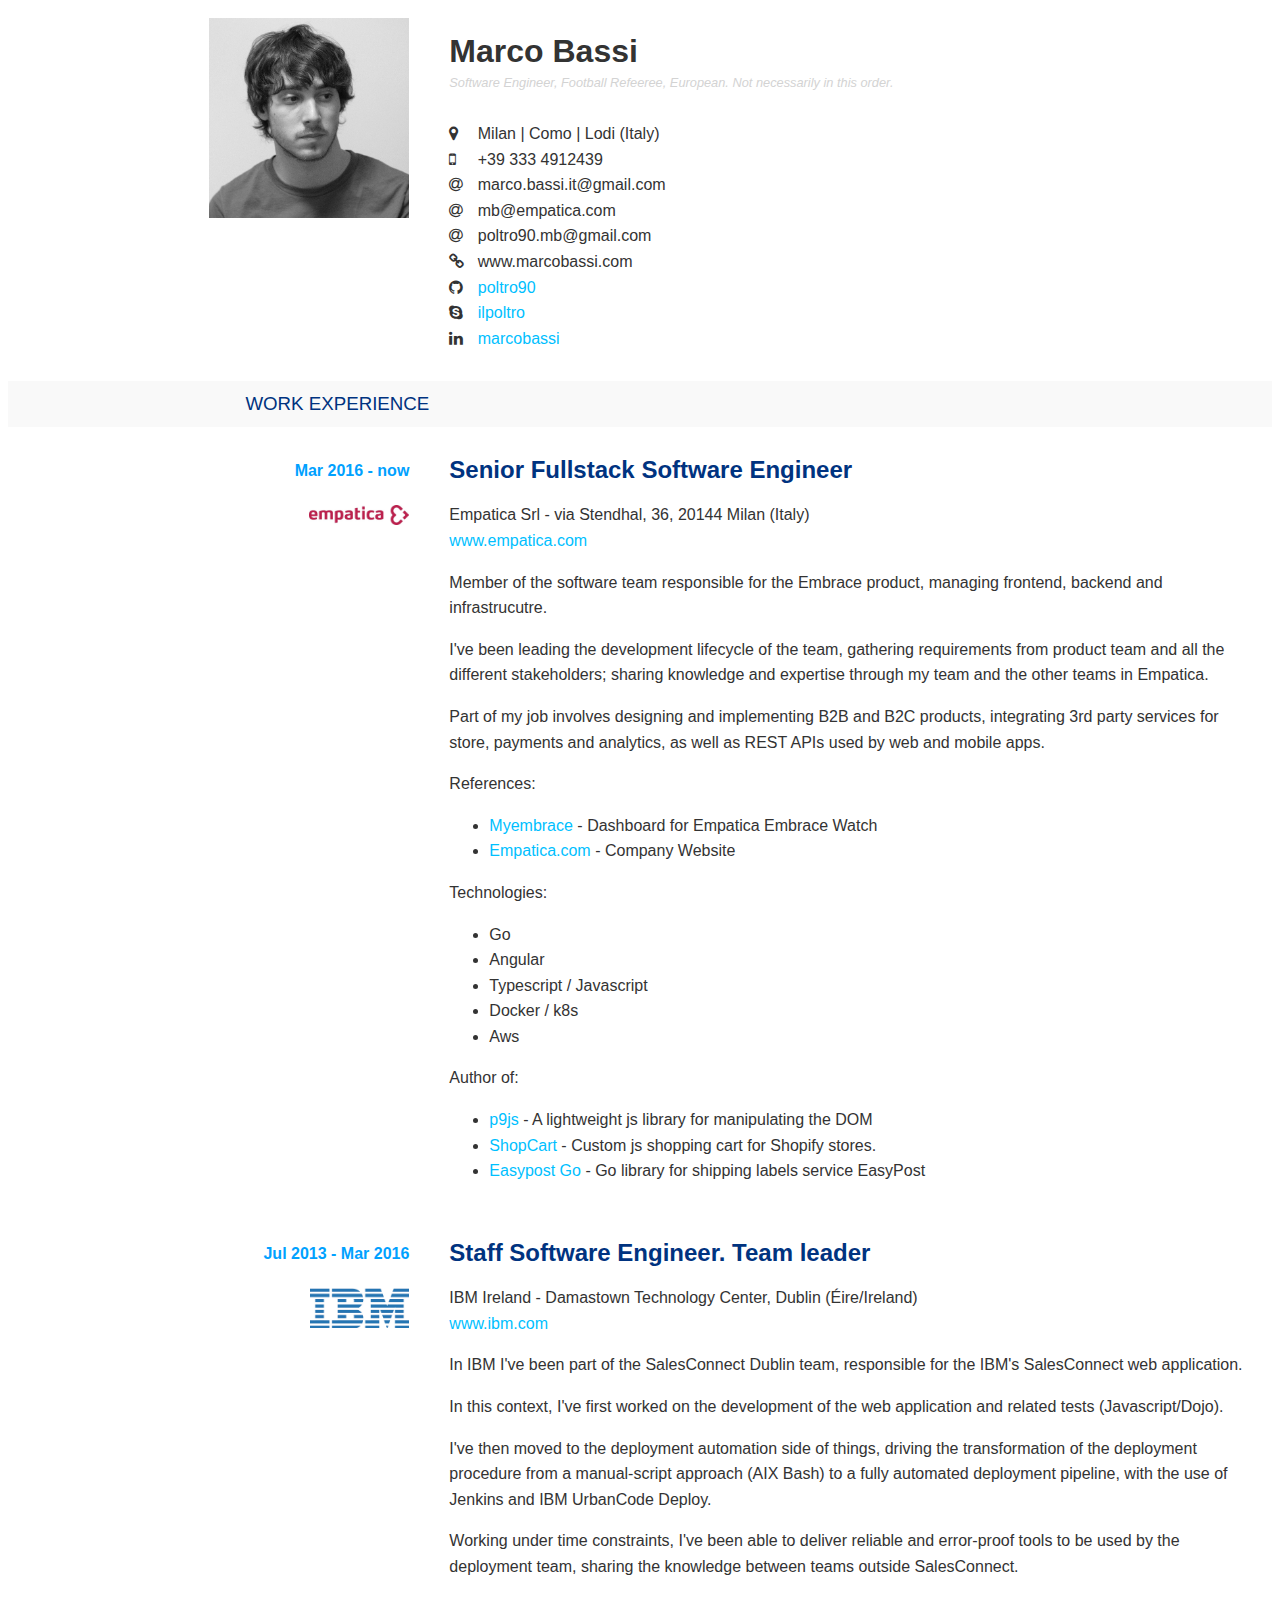
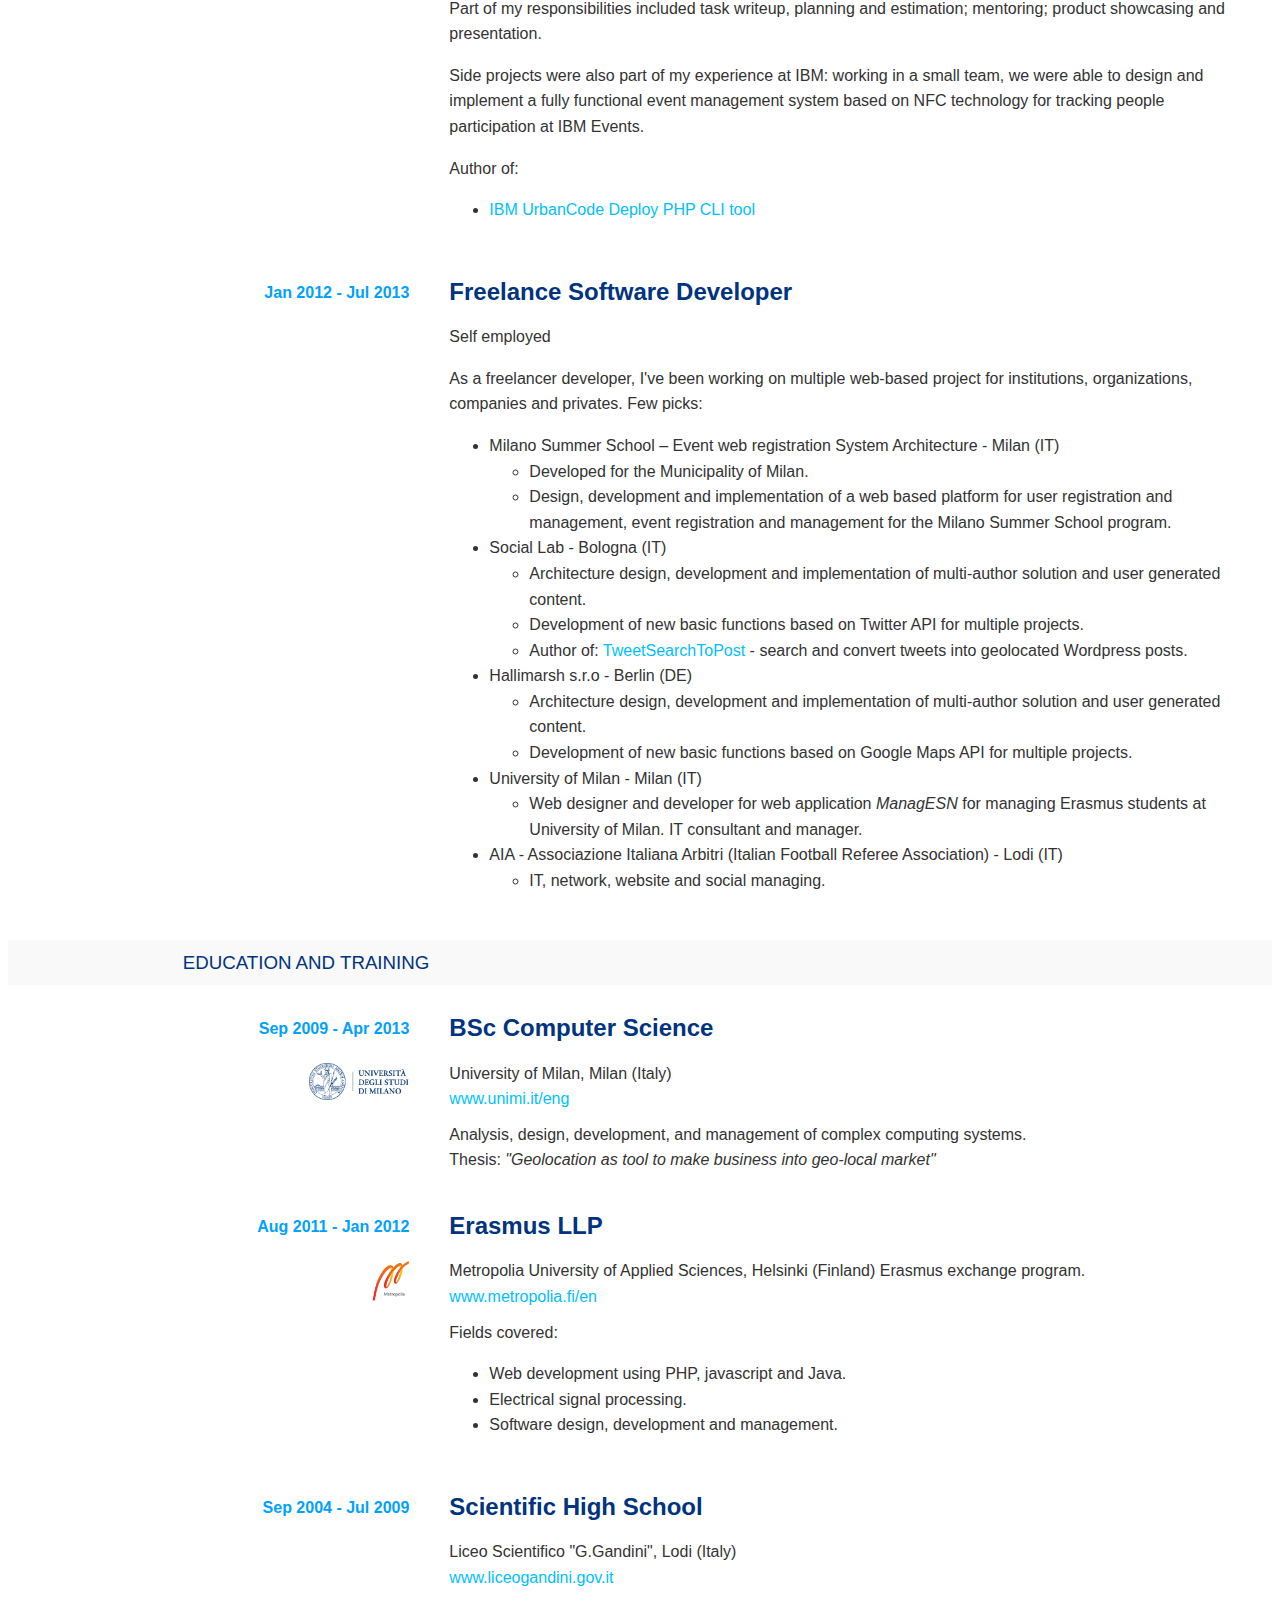
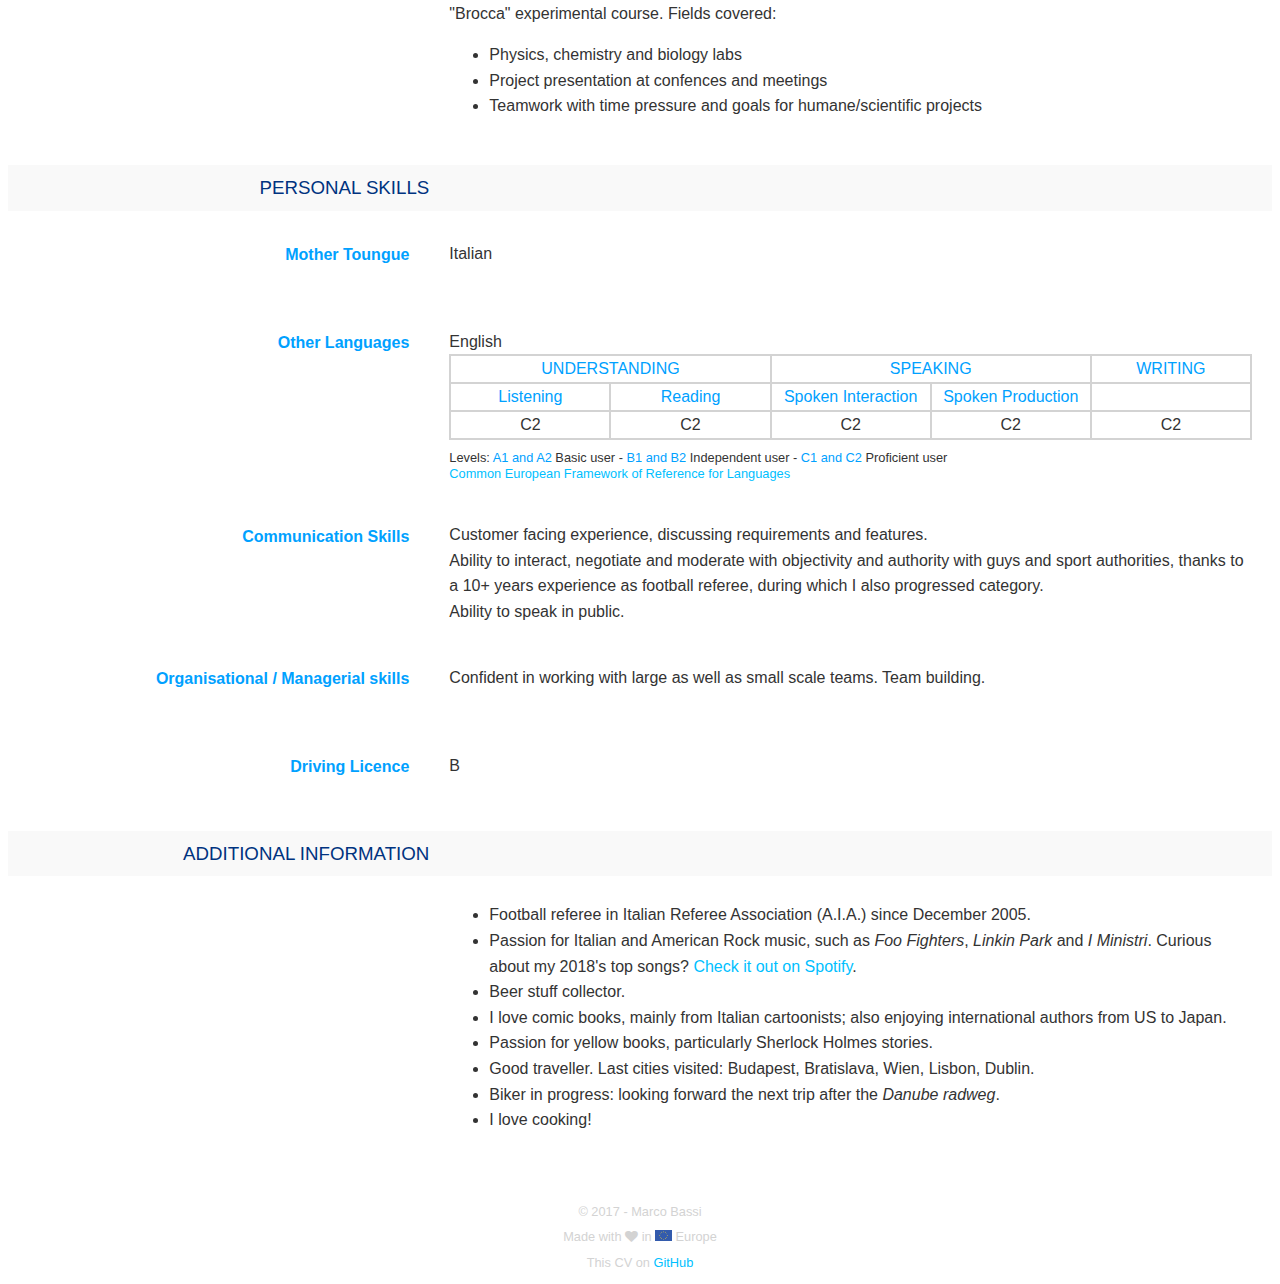
==== commit cad73a64: "Updating CV" ====
--- a/cv/index.html
+++ b/cv/index.html
@@ -36,13 +36,23 @@
         </div>
         <div>
           <div>
-            <i class="fa fa-map-marker space-medium"></i> Milan | Como | Lodi (Italy)</div>
-          <div>
-            <i class="fa fa-mobile space-medium"></i> +39 333 4912439</div>
-          <div>
-            <i class="fa fa-at space-medium"></i> marco.bassi.it@gmail.com | mb@empatica.com | poltro90.mb@gmail.com</div>
-          <div>
-            <i class="fa fa-link space-medium"></i> www.marcobassi.com</div>
+            <i class="fa fa-map-marker space-medium"></i> Milan | Como | Lodi (Italy)
+          </div>
+          <div>
+            <i class="fa fa-mobile space-medium"></i> +39 333 4912439
+          </div>
+          <div>
+            <i class="fa fa-at space-medium"></i> marco.bassi.it@gmail.com
+          </div>
+          <div>
+            <i class="fa fa-at space-medium"></i> mb@empatica.com
+          </div>
+          <div>
+            <i class="fa fa-at space-medium"></i> poltro90.mb@gmail.com
+          </div>
+          <div>
+            <i class="fa fa-link space-medium"></i> www.marcobassi.com
+          </div>
           <div>
             <i class="fa fa-github space-medium"></i>
             <a href="https://github.com/poltro90" target="_blank">poltro90</a>
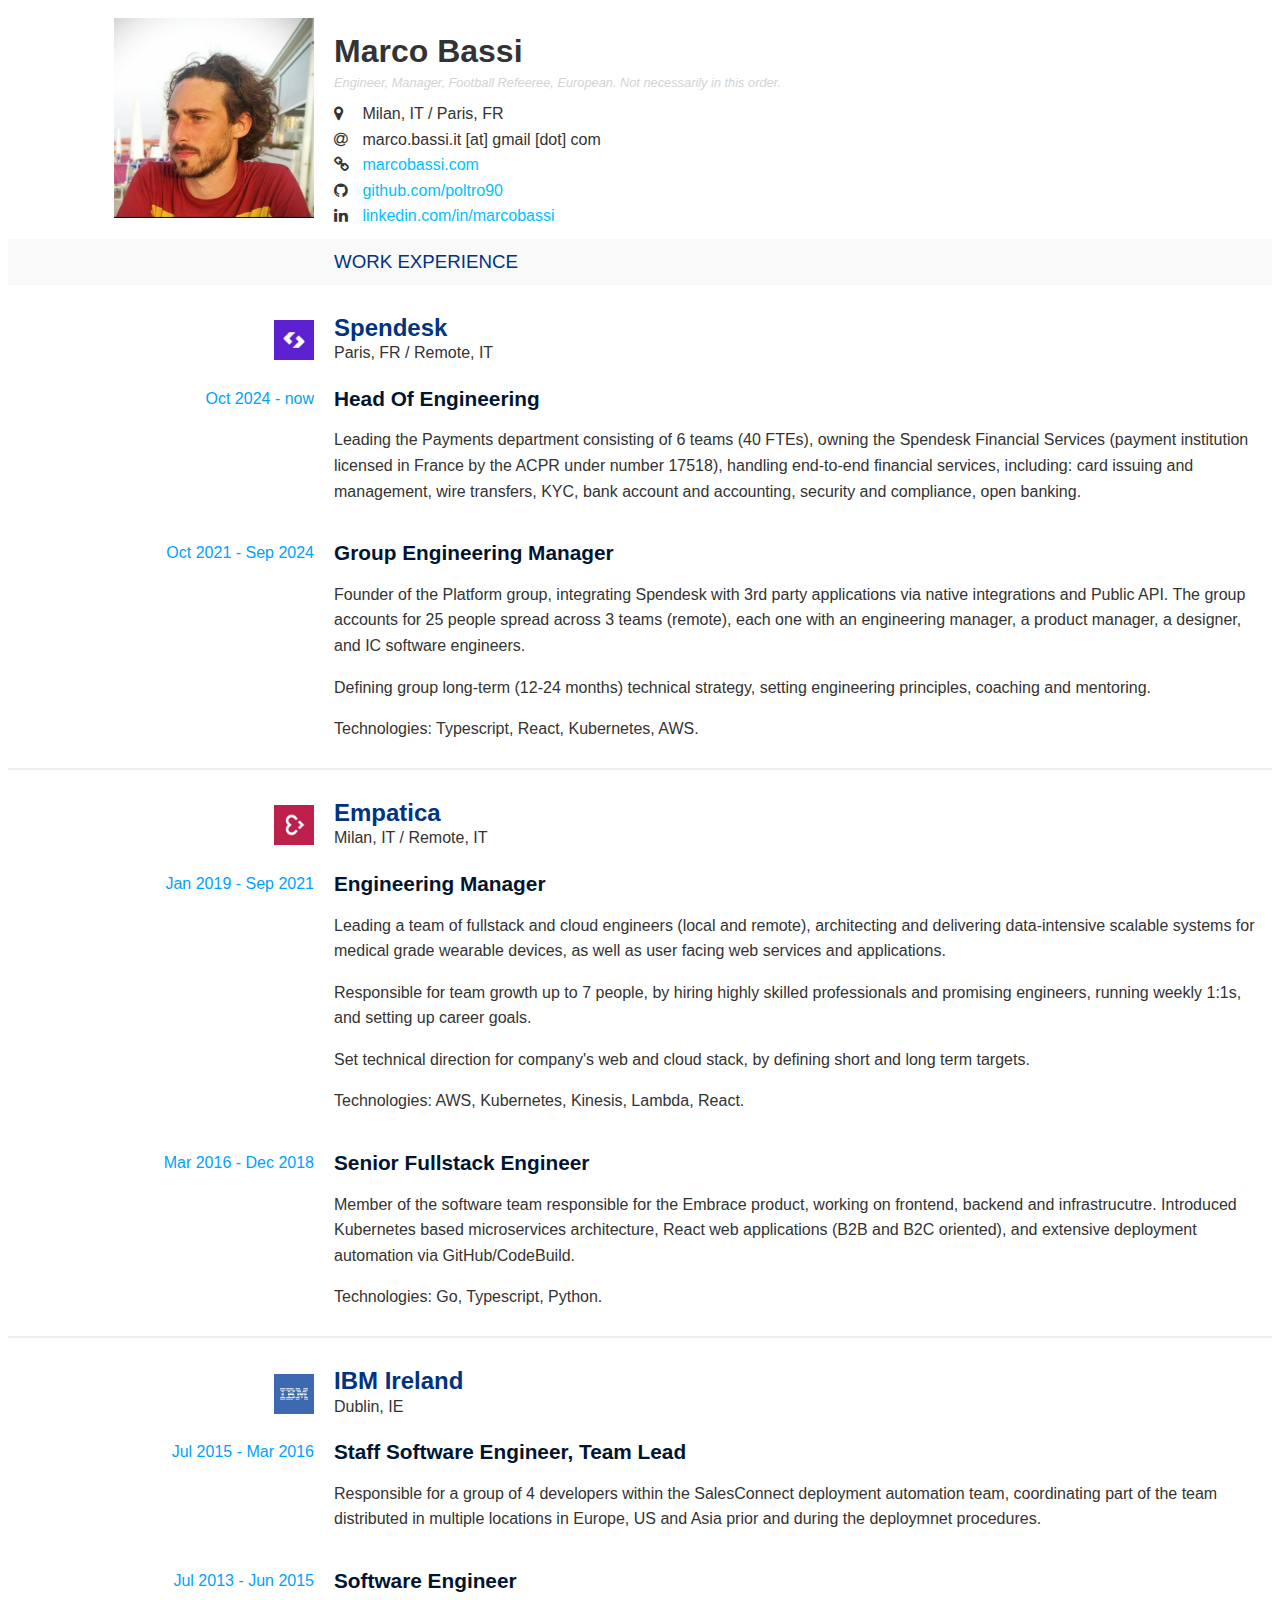
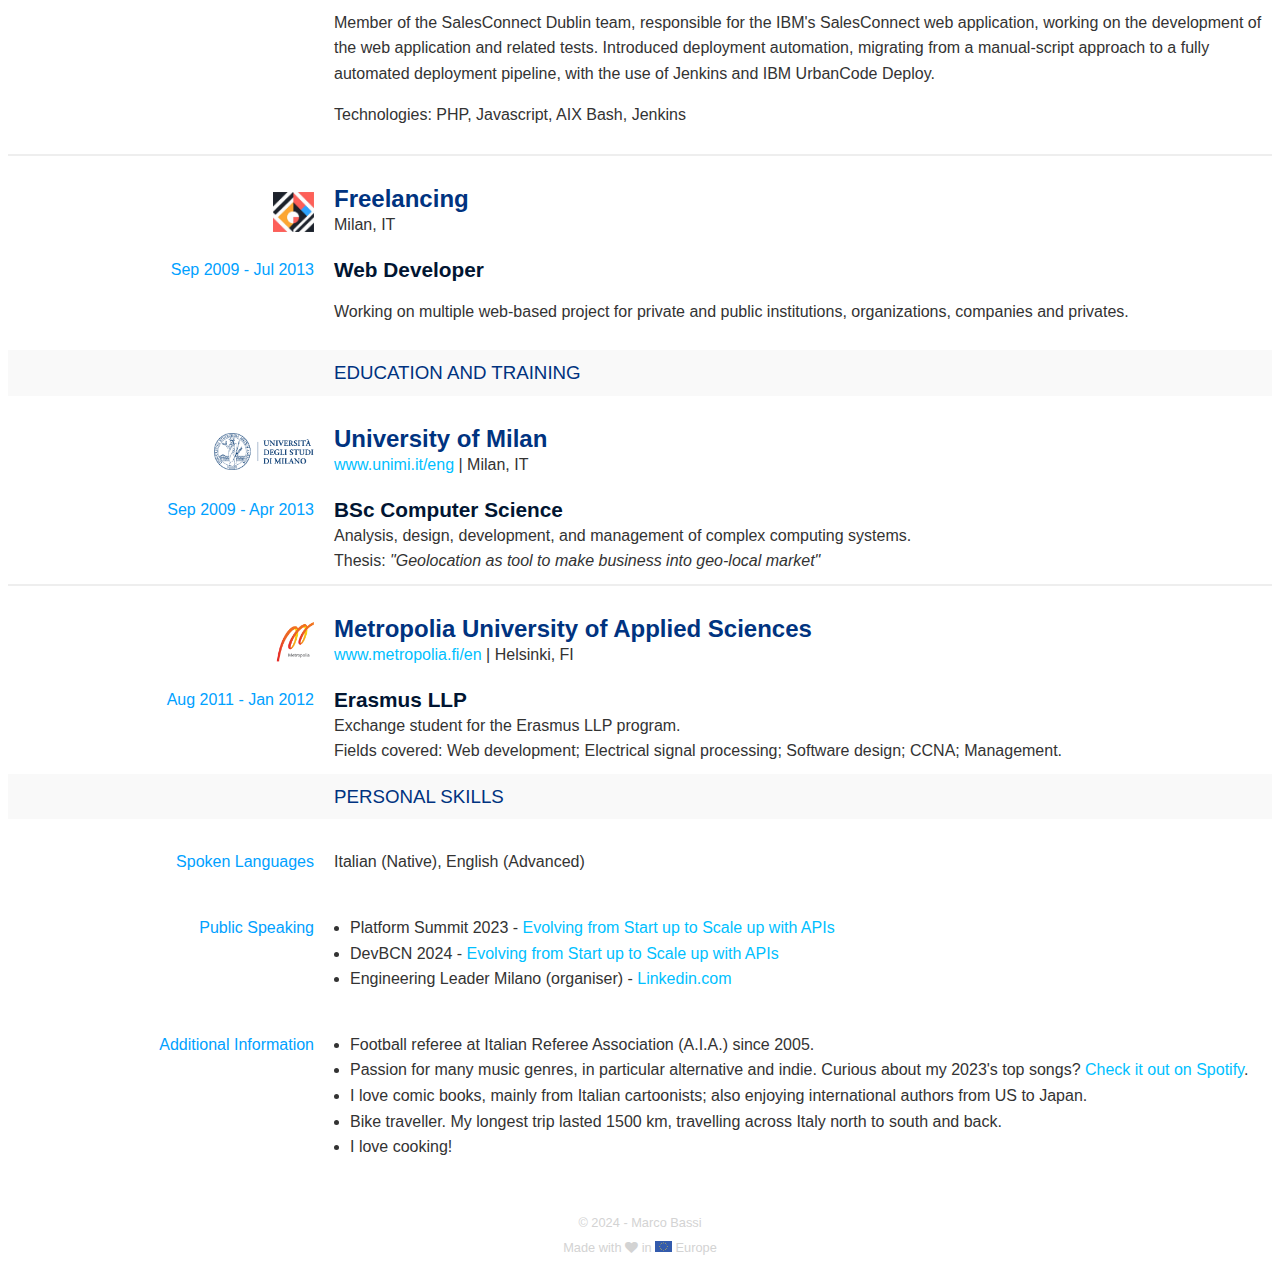
==== commit 265aa96a: "Update Website" ====
--- a/cv/index.html
+++ b/cv/index.html
@@ -20,279 +20,272 @@
 
 <body>
   <div id="main">
-    <div class="row">
-      <div class="col-4">
+    <div class="grid">
+      <div class="align-right">
         <div>
           <img src="src/img/avatar.jpg" class="avatar" />
         </div>
       </div>
-      <div class="col-8">
+      <div class="grid-print-2">
         <div class="text-center-xs">
           <h1 class="title">Marco Bassi</h1>
           <div class="subtitle">
-            Software Engineer, Football Refeeree, European.
+            Engineer, Manager, Football Refeeree, European.
             <br class="visible-print" />Not necessarily in this order.
           </div>
         </div>
-        <div>
-          <div>
-            <i class="fa fa-map-marker space-medium"></i> Milan | Como | Lodi (Italy)
-          </div>
-          <div>
-            <i class="fa fa-mobile space-medium"></i> +39 333 4912439
-          </div>
-          <div>
-            <i class="fa fa-at space-medium"></i> marco.bassi.it@gmail.com
-          </div>
-          <div>
-            <i class="fa fa-at space-medium"></i> mb@empatica.com
-          </div>
-          <div>
-            <i class="fa fa-at space-medium"></i> poltro90.mb@gmail.com
-          </div>
-          <div>
-            <i class="fa fa-link space-medium"></i> www.marcobassi.com
+        <div class="print-small print-vertical-align-bottom">
+          <div>
+            <i class="fa fa-map-marker space-medium"></i> Milan, IT / Paris, FR
+          </div>
+          <div>
+            <i class="fa fa-at space-medium"></i> marco.bassi.it [at] gmail [dot] com
+          </div>
+          <div>
+            <i class="fa fa-link space-medium"></i>
+            <a href="https:www.marcobassi.com" target="_blank" class="print-no-link">marcobassi.com</a>
           </div>
           <div>
             <i class="fa fa-github space-medium"></i>
-            <a href="https://github.com/poltro90" target="_blank">poltro90</a>
-          </div>
-          <div>
-            <i class="fa fa-skype space-medium"></i>
-            <a href="skype://ilpoltro" target="_blank">ilpoltro</a>
+            <a href="https://github.com/poltro90" target="_blank" class="print-no-link">github.com/poltro90</a>
           </div>
           <div>
             <i class="fa fa-linkedin space-medium"></i>
-            <a href="https://www.linkedin.com/in/marcobassi/" target="_blank">marcobassi</a>
-          </div>
-        </div>
-      </div>
-    </div>
-
-    <div class="row section-head">
-      <div class="col-4">
-        <h3 class="dark-blue">Work Experience</h3>
-      </div>
-    </div>
-
-    <div class="row">
-      <div class="col-4">
-        <div>
-          <h4 class="light-blue">Mar 2016 - now</h4>
+            <a href="https://www.linkedin.com/in/marcobassi/" target="_blank"
+              class="print-no-link">linkedin.com/in/marcobassi</a>
+          </div>
+        </div>
+      </div>
+    </div>
+
+    <div class="grid section-head">
+      <div class=""></div>
+      <div class="">
+        <h3 class="dark-blue-1">Work Experience</h3>
+      </div>
+    </div>
+
+    <!-- SPENDESK -->
+    <div class="experience">
+      <div class="grid align-vertical-middle">
+        <div class="align-right">
+          <img src="src/img/spendesk-logo.jpg" class="logo" />
+        </div>
+        <div>
+          <h2 class="company dark-blue-1">Spendesk</h2>
+          <div>Paris, FR / Remote, IT</div>
+        </div>
+      </div>
+      <div class="grid">
+        <div class="align-right">
+          <div class="light-blue">Oct 2024 - now</div>
+        </div>
+        <div>
+          <h4 class="role dark-blue-2">Head Of Engineering</h4>
+          <div>
+            <p>
+              Leading the Payments department consisting of 6 teams (40 FTEs), owning the Spendesk Financial Services (payment institution licensed in France by the ACPR under number 17518), handling end-to-end financial services, including: 
+              card issuing and management, wire transfers, KYC, bank account and accounting, security and compliance, open banking.
+            </p>
+          </div>
+        </div>
+      </div>
+      <div class="grid">
+        <div class="align-right">
+          <div class="light-blue">Oct 2021 - Sep 2024</div>
+        </div>
+        <div>
+          <h4 class="role dark-blue-2">Group Engineering Manager</h4>
+          <div>
+            <p>
+              Founder of the Platform group, integrating Spendesk with 3rd party applications via native integrations
+              and Public API. The group accounts for 25 people spread across 3 teams (remote), each one with an
+              engineering manager, a product
+              manager, a designer, and IC software engineers.
+            </p>
+            <p>
+              Defining group long-term (12-24 months) technical strategy, setting engineering principles, coaching and
+              mentoring.
+            </p>
+            <p>
+              Technologies: Typescript, React, Kubernetes, AWS.
+            </p>
+          </div>
+        </div>
+      </div>
+    </div>
+
+    <div class="divider"></div>
+
+    <!-- EMPATICA -->
+    <div class="experience">
+      <div class="grid align-vertical-middle">
+        <div class="align-right">
           <img src="src/img/empatica-logo.jpg" class="logo" />
         </div>
-      </div>
-      <div class="col-8">
-        <div>
-          <h2 class="dark-blue">Senior Fullstack Software Engineer</h2>
-          <div>
-            Empatica Srl - via Stendhal, 36, 20144 Milan (Italy)
-          </div>
-          <div>
-            <a href="www.empatica.com" target="_blank" class="print-no-link">www.empatica.com</a>
-          </div>
-          <div class="low-margin-top">
-            <p>
-              Member of the software team responsible for the Embrace product, managing frontend, backend and infrastrucutre.
-            </p>
-            <p>
-              I've been leading the development lifecycle of the team, gathering requirements from product team and all the different stakeholders;
-              sharing knowledge and expertise through my team and the other teams in Empatica.
-            </p>
-            <p>
-              Part of my job involves designing and implementing B2B and B2C products, integrating 3rd party services for store, payments and analytics, as well as 
-              REST APIs used by web and mobile apps.
-            </p>
-
-            <p>
-              References:
-              <ul>
-                <li>
-                  <a href="https://myembrace.empatica.com" target="_blank">Myembrace</a> - Dashboard for Empatica Embrace Watch
-                </li>
-                <li>
-                  <a href="https://www.empatica.com" target="_blank">Empatica.com</a> - Company Website
-                </li>
-              </ul>
-            </p>
-
-            <p>
-              Technologies:
-              <ul>
-                <li>Go</li>
-                <li>Angular</li>
-                <li>Typescript / Javascript</li>
-                <li>Docker / k8s</li>
-                <li>Aws</li>
-              </ul>
-            </p>
-
-            <p>
-              Author of:
-              <ul>
-                <li>
-                  <a href="https://github.com/empatica/p9js" target="_blank">p9js</a> - A lightweight js library for manipulating the DOM
-                </li>
-                <li>
-                  <a href="https://github.com/empatica/shop-cart" target="_blank">ShopCart</a> - Custom js shopping cart for Shopify stores.
-                </li>
-                <li>
-                  <a href="https://github.com/empatica/easypost-go" target="_blank">Easypost Go</a> - Go library for shipping labels service EasyPost
-                </li>
-              </ul>
-            </p>
-
-          </div>
-          <div class="code-tag-group hide">
-            <span class="code-tag html">html</span>
-            <span class="code-tag css">css</span>
-            <span class="code-tag go">go</span>
-            <span class="code-tag js">js</span>
-            <span class="code-tag ts">typescript</span>
-          </div>
-        </div>
-      </div>
-    </div>
-
-    <div class="row">
-      <div class="col-4">
-        <div>
-          <h4 class="light-blue">Jul 2013 - Mar 2016</h4>
+        <div>
+          <h2 class="company dark-blue-1">Empatica</h2>
+          <div>Milan, IT / Remote, IT</div>
+        </div>
+      </div>
+      <div class="grid">
+        <div class="align-right">
+          <div class="light-blue">Jan 2019 - Sep 2021</div>
+        </div>
+        <div>
+          <h4 class="role dark-blue-2">Engineering Manager</h4>
+          <div>
+            <p>
+              Leading a team of fullstack and cloud engineers (local and remote), architecting and delivering
+              data-intensive scalable systems for medical grade wearable devices, as well as user facing web
+              services and applications.
+            </p>
+            <p>
+              Responsible for team growth up to 7 people, by hiring highly skilled
+              professionals and promising engineers, running weekly 1:1s, and
+              setting up career goals.
+            </p>
+            <p>
+              Set technical direction for company's web and cloud stack, by
+              defining short and long term targets.
+            </p>
+            <p>
+              Technologies: AWS, Kubernetes, Kinesis, Lambda, React.
+            </p>
+          </div>
+        </div>
+      </div>
+      <div class="grid">
+        <div class="align-right">
+          <div class="light-blue">Mar 2016 - Dec 2018</div>
+        </div>
+        <div>
+          <h4 class="role dark-blue-2">Senior Fullstack Engineer</h4>
+          <div>
+            <p>
+              Member of the software team responsible for the Embrace product, working on frontend, backend and
+              infrastrucutre. Introduced Kubernetes based microservices architecture, React web applications (B2B and
+              B2C oriented), and extensive deployment automation via GitHub/CodeBuild.
+            </p>
+            <p>
+              Technologies: Go, Typescript, Python.
+            </p>
+          </div>
+        </div>
+      </div>
+    </div>
+
+    <div class="divider"></div>
+
+    <!-- IBM -->
+    <div class="experience">
+      <div class="grid align-vertical-middle">
+        <div class="align-right">
           <img src="src/img/ibm-logo.jpg" class="logo" />
         </div>
-      </div>
-      <div class="col-8">
-        <div>
-          <h2 class="dark-blue">Staff Software Engineer. Team leader</h2>
-          <div>
-            IBM Ireland - Damastown Technology Center, Dublin (Éire/Ireland)
-          </div>
-          <div>
-            <a href="www.ibm.com" target="_blank" class="print-no-link">www.ibm.com</a>
-          </div>
-          <div class="low-margin-top">
-            <p>In IBM I've been part of the SalesConnect Dublin team, responsible for the IBM's SalesConnect web application.</p>
-            <p>In this context, I've first worked on the development of the web application and related tests (Javascript/Dojo).</p>
-            <p>I've then moved to the deployment automation side of things, driving the transformation of the deployment procedure
-              from a manual-script approach (AIX Bash) to a fully automated deployment pipeline, with the use of Jenkins
-              and IBM UrbanCode Deploy.
-            </p>
-            <p>Working under time constraints, I've been able to deliver reliable and error-proof tools to be used by the deployment
-              team, sharing the knowledge between teams outside SalesConnect.</p>
-            <p>Part of my responsibilities included task writeup, planning and estimation; mentoring; product showcasing and
-              presentation.
-            </p>
-            <p>Side projects were also part of my experience at IBM: working in a small team, we were able to design and implement
-              a fully functional event management system based on NFC technology for tracking people participation at IBM
-              Events.
-            </p>
-
-            <p>
-              Author of:
-              <ul>
-                <li>
-                  <a href="https://developer.ibm.com/urbancode/plugin/ibm-urbancode-php-cli-tool" target="_blank">IBM UrbanCode Deploy PHP CLI tool</a>
-                </li>
-              </ul>
-            </p>
-
-          </div>
-
-          <div class="code-tag-group hide">
-            <span class="code-tag bash">bash</span>
-            <span class="code-tag php">php</span>
-            <span class="code-tag html">html</span>
-            <span class="code-tag js">js</span>
-            <span class="code-tag css">css</span>
-          </div>
-        </div>
-      </div>
-    </div>
-
-    <div class="row">
-      <div class="col-4">
-        <div>
-          <h4 class="light-blue">Jan 2012 - Jul 2013</h4>
-        </div>
-      </div>
-      <div class="col-8">
-        <div>
-          <h2 class="dark-blue">Freelance Software Developer</h2>
-          <div>
-            Self employed
-          </div>
-          <div>
-            <p>
-              As a freelancer developer, I've been working on multiple web-based project for institutions, organizations, companies and
-              privates. Few picks:
-            </p>
-            <ul>
-              <li>Milano Summer School – Event web registration System Architecture - Milan (IT)
-                <ul>
-                  <li>Developed for the Municipality of Milan.</li>
-                  <li>Design, development and implementation of a web based platform for user registration and management, event
-                    registration and management for the Milano Summer School program.</li>
-                </ul>
-              </li>
-              <li>Social Lab - Bologna (IT)
-                <ul>
-                  <li>Architecture design, development and implementation of multi-author solution and user generated content.</li>
-                  <li>Development of new basic functions based on Twitter API for multiple projects.</li>
-                  <li>Author of:
-                    <a href="http://www.tstp.marcobassi.com" target="_blank">TweetSearchToPost</a> - search and convert tweets into geolocated Wordpress posts.</li>
-                </ul>
-              </li>
-              <li>Hallimarsh s.r.o - Berlin (DE)
-                <ul>
-                  <li>Architecture design, development and implementation of multi-author solution and user generated content.</li>
-                  <li>Development of new basic functions based on Google Maps API for multiple projects.</li>
-                </ul>
-              </li>
-              <li>University of Milan - Milan (IT)
-                <ul>
-                  <li>Web designer and developer for web application
-                    <i>ManagESN</i> for managing Erasmus students at University of Milan. IT consultant and manager.</li>
-                </ul>
-              </li>
-              <li>AIA - Associazione Italiana Arbitri (Italian Football Referee Association) - Lodi (IT)
-                <ul>
-                  <li>IT, network, website and social managing.</li>
-                </ul>
-              </li>
-            </ul>
-          </div>
-          <div class="code-tag-group hide">
-            <span class="code-tag php">php</span>
-            <span class="code-tag html">html</span>
-            <span class="code-tag css">css</span>
-            <span class="code-tag js">js</span>
-            <span class="code-tag sql">sql</span>
-          </div>
-        </div>
-      </div>
-    </div>
-
-    <div class="row section-head">
-      <div class="col-4">
-        <h3 class="dark-blue">Education And Training</h3>
-      </div>
-    </div>
-
-    <div class="row">
-      <div class="col-4">
-        <div>
-          <h4 class="light-blue">Sep 2009 - Apr 2013</h4>
+        <div>
+          <h2 class="company dark-blue-1">IBM Ireland</h2>
+          <div>Dublin, IE</div>
+        </div>
+      </div>
+      <div class="grid">
+        <div class="align-right">
+          <div class="light-blue">Jul 2015 - Mar 2016</div>
+        </div>
+        <div>
+          <h4 class="role dark-blue-2">Staff Software Engineer, Team Lead</h4>
+          <div>
+            <p>
+              Responsible for a group of 4 developers within the SalesConnect deployment automation team, coordinating
+              part of the team
+              distributed in multiple locations in Europe, US and Asia prior and during the deploymnet procedures.
+            </p>
+          </div>
+        </div>
+      </div>
+      <div class="grid">
+        <div class="align-right">
+          <div class="light-blue">Jul 2013 - Jun 2015</div>
+        </div>
+        <div>
+          <h4 class="role dark-blue-2">Software Engineer</h4>
+          <div>
+            <p>
+              Member of the SalesConnect Dublin team, responsible for the IBM's SalesConnect web application, working on
+              the development of the web application and related tests.
+              Introduced deployment automation, migrating from a manual-script approach to a fully automated
+              deployment pipeline, with the use of Jenkins and IBM UrbanCode Deploy.
+            </p>
+            <p>
+              Technologies: PHP, Javascript, AIX Bash, Jenkins
+            </p>
+          </div>
+        </div>
+      </div>
+    </div>
+
+    <div class="divider"></div>
+
+    <!-- FREELANCING -->
+    <div class="experience">
+      <div class="grid align-vertical-middle">
+        <div class="align-right">
+          <img src="src/img/freelancing-logo.png" class="logo" />
+        </div>
+        <div>
+          <h2 class="company dark-blue-1">Freelancing</h2>
+          <div>Milan, IT</div>
+        </div>
+      </div>
+      <div class="grid">
+        <div class="align-right">
+          <div class="light-blue">Sep 2009 - Jul 2013</div>
+        </div>
+        <div>
+          <h4 class="role dark-blue-2">Web Developer</h4>
+          <div>
+            <p>
+              Working on multiple web-based project for private and public institutions, organizations, companies and
+              privates.
+            </p>
+          </div>
+        </div>
+      </div>
+    </div>
+
+    <div class="page-break"></div>
+    <div class="white-separator visible-print"></div>
+
+    <!-- EDUCATION -->
+    <div class="grid section-head">
+      <div class=""></div>
+      <div class="">
+        <h3 class="dark-blue-1">Education And Training</h3>
+      </div>
+    </div>
+
+    <!-- UNIMI -->
+    <div class="experience">
+      <div class="grid align-vertical-middle">
+        <div class="align-right">
           <img src="src/img/unimi-logo.png" class="logo" />
         </div>
-      </div>
-      <div class="col-8">
-        <div>
-          <h2 class="dark-blue">BSc Computer Science</h2>
-          <div>University of Milan, Milan (Italy)</div>
+        <div>
+          <h2 class="company dark-blue-1">University of Milan</h2>
           <div>
             <a href="http://www.unimi.it/ENG/" target="_blank" class="print-no-link">www.unimi.it/eng</a>
-          </div>
-          <div class="low-margin-top">
+            <span>|</span>
+            <span>Milan, IT</span>
+          </div>
+        </div>
+      </div>
+      <div class="grid">
+        <div class="align-right">
+          <div class="light-blue">Sep 2009 - Apr 2013</div>
+        </div>
+        <div>
+          <h4 class="role dark-blue-2">BSc Computer Science</h4>
+          <div>
             Analysis, design, development, and management of complex computing systems.
           </div>
           <div>Thesis:
@@ -302,185 +295,103 @@
       </div>
     </div>
 
-    <div class="row">
-      <div class="col-4">
-        <div>
-          <h4 class="light-blue">Aug 2011 - Jan 2012</h4>
+    <div class="divider"></div>
+
+    <!-- METROPOLIA -->
+    <div class="experience">
+      <div class="grid align-vertical-middle">
+        <div class="align-right">
           <img src="src/img/metropolia-logo.png" class="logo" />
         </div>
-      </div>
-      <div class="col-8">
-        <div>
-          <h2 class="dark-blue">Erasmus LLP</h2>
-          <div>Metropolia University of Applied Sciences, Helsinki (Finland) Erasmus exchange program.</div>
+        <div>
+          <h2 class="company dark-blue-1">Metropolia University of Applied Sciences</h2>
           <div>
             <a href="http://www.metropolia.fi/en/" target="_blank" class="print-no-link">www.metropolia.fi/en</a>
-          </div>
-          <div class="low-margin-top">
-            Fields covered:
-            <ul>
-              <li>Web development using PHP, javascript and Java. </li>
-              <li>Electrical signal processing.</li>
-              <li>Software design, development and management.</li>
-            </ul>
-          </div>
-        </div>
-      </div>
-    </div>
-
-    <div class="row">
-      <div class="col-4">
-        <div>
-          <h4 class="light-blue">Sep 2004 - Jul 2009</h4>
-        </div>
-      </div>
-      <div class="col-8">
-        <div>
-          <h2 class="dark-blue">Scientific High School</h2>
-          <div>Liceo Scientifico "G.Gandini", Lodi (Italy)</div>
-          <div>
-            <a href="http://www.liceogandini.gov.it" target="_blank" class="print-no-link">www.liceogandini.gov.it</a>
-          </div>
-          <div class="low-margin-top">
-            "Brocca" experimental course. Fields covered:
-            <ul>
-              <li>Physics, chemistry and biology labs</li>
-              <li>Project presentation at confences and meetings</li>
-              <li>Teamwork with time pressure and goals for humane/scientific projects</li>
-            </ul>
-          </div>
-        </div>
-      </div>
-    </div>
-
-    <div class="row section-head">
-      <div class="col-4">
-        <h3 class="dark-blue">Personal Skills</h3>
-      </div>
-    </div>
-
-    <div class="row">
-      <div class="col-4">
-        <div>
-          <h4 class="light-blue">Mother Toungue</h4>
-        </div>
-      </div>
-      <div class="col-8">
-        <div class="medium-margin-top no-margin-top-xs">Italian</div>
-      </div>
-    </div>
-
-    <div class="row">
-      <div class="col-4">
-        <div>
-          <h4 class="light-blue">Other Languages</h4>
-        </div>
-      </div>
-      <div class="col-8">
-        <div class="medium-margin-top no-margin-top-xs">
-          English
-          <table class="languages" cellspacing="0" cellpadding="0">
-            <thead>
-              <tr>
-                <th colspan="2">UNDERSTANDING</th>
-                <th colspan="2">SPEAKING</th>
-                <th>WRITING</th>
-              </tr>
-              <tr>
-                <th>Listening</th>
-                <th>Reading</th>
-                <th>Spoken Interaction</th>
-                <th>Spoken Production</th>
-                <th></th>
-              </tr>
-            </thead>
-            <tbody>
-              <tr>
-                <td>C2</td>
-                <td>C2</td>
-                <td>C2</td>
-                <td>C2</td>
-                <td>C2</td>
-              </tr>
-            </tbody>
-          </table>
-          <div class="low-margin-top text-small">
-            Levels:
-            <span class="light-blue">A1 and A2</span> Basic user -
-            <span class="light-blue">B1 and B2</span> Independent user -
-            <span class="light-blue">C1 and C2</span> Proficient user
-            <br/>
-            <a href="http://europass.cedefop.europa.eu/resources/european-language-levels-cefr" target="_blank">Common European Framework of Reference for Languages</a>
-          </div>
-        </div>
-      </div>
-    </div>
-
-    <div class="row">
-      <div class="col-4">
-        <div>
-          <h4 class="light-blue">Communication Skills</h4>
-        </div>
-      </div>
-      <div class="col-8">
-        <div class="medium-margin-top no-margin-top-xs">
-          <div>Customer facing experience, discussing requirements and features.</div>
-          <div>Ability to interact, negotiate and moderate with objectivity and authority with guys and sport authorities, thanks
-            to a 10+ years experience as football referee, during which I also progressed category.</div>
-          <div>Ability to speak in public.</div>
-        </div>
-      </div>
-    </div>
-
-    <div class="row">
-      <div class="col-4">
-        <div>
-          <h4 class="light-blue">Organisational / Managerial skills</h4>
-        </div>
-      </div>
-      <div class="col-8">
-        <div class="medium-margin-top no-margin-top-xs">Confident in working with large as well as small scale teams. Team building.</div>
-      </div>
-    </div>
-
-    <div class="row">
-      <div class="col-4">
-        <div>
-          <h4 class="light-blue">Driving Licence</h4>
-        </div>
-      </div>
-      <div class="col-8">
-        <div class="medium-margin-top no-margin-top-xs">B</div>
-      </div>
-    </div>
-
-    <div class="row section-head">
-      <div class="col-4">
-        <h3 class="dark-blue">Additional Information</h3>
-      </div>
-    </div>
-
-    <div class="row">
-      <div class="col-4">
-        <div>
-          <h4 class="light-blue"></h4>
-        </div>
-      </div>
-      <div class="col-8">
-        <div>
-          <ul>
-            <li>Football referee in Italian Referee Association (A.I.A.) since December 2005.</li>
-            <li>Passion for Italian and American Rock music, such as
-              <i>Foo Fighters</i>,
-              <i>Linkin Park</i> and
-              <i>I Ministri</i>. Curious about my 2018's top songs? 
-              <a href="https://open.spotify.com/user/spotify/playlist/37i9dQZF1Ejm5mLvAsR5G7?si=xIMjD6iwT4WsOSyOkKGEmg" target="_blank">Check it out on Spotify</a>.</li>
-            <li>Beer stuff collector.</li>
-            <li>I love comic books, mainly from Italian cartoonists; also enjoying international authors from US to Japan.</li>
-            <li>Passion for yellow books, particularly Sherlock Holmes stories.</li>
-            <li>Good traveller. Last cities visited: Budapest, Bratislava, Wien, Lisbon, Dublin.</li>
-            <li>Biker in progress: looking forward the next trip after the
-              <i>Danube radweg</i>.</li>
+            <span>|</span>
+            <span>Helsinki, FI</span>
+          </div>
+        </div>
+      </div>
+      <div class="grid">
+        <div class="align-right">
+          <div class="light-blue">Aug 2011 - Jan 2012</div>
+        </div>
+        <div>
+          <h4 class="role dark-blue-2">Erasmus LLP</h4>
+          <div>
+            Exchange student for the Erasmus LLP program.
+          </div>
+          <div>
+            Fields covered: Web development; Electrical signal processing; Software design; CCNA; Management.
+          </div>
+        </div>
+      </div>
+    </div>
+
+    <div class="grid section-head">
+      <div class=""></div>
+      <div class="">
+        <h3 class="dark-blue-1">Personal Skills</h3>
+      </div>
+    </div>
+
+    <div class="experience">
+      <div class="grid">
+        <div class="align-right">
+          <div class="light-blue">Spoken Languages</div>
+        </div>
+        <div>
+          <div>
+            Italian (Native), English (Advanced)
+          </div>
+        </div>
+      </div>
+    </div>
+
+    <div class="experience">
+      <div class="grid">
+        <div class="align-right">
+          <div class="light-blue">Public Speaking</div>
+        </div>
+        <div>
+          <ul class="skills">
+            <li>
+              <span>Platform Summit 2023 - </span>
+              <a href="https://bit.ly/mb-nordic-api-2023">
+                Evolving from Start up to Scale up with APIs
+              </a>
+            </li>
+            <li>
+              <span>DevBCN 2024 - </span>
+              <a href="https://bit.ly/mb-devbcn-2024">
+                Evolving from Start up to Scale up with APIs
+              </a>
+            </li>
+            <li>
+              <span>Engineering Leader Milano (organiser) - </span>
+              <a href="https://www.linkedin.com/company/engineering-leaders-milano">Linkedin.com</a>
+            </li>
+          </ul>
+        </div>
+      </div>
+    </div>
+
+    <div class="experience">
+      <div class="grid">
+        <div class="align-right">
+          <div class="light-blue">Additional Information</div>
+        </div>
+        <div>
+          <ul class="skills">
+            <li>Football referee at Italian Referee Association (A.I.A.) since 2005.</li>
+            <li>Passion for many music genres, in particular alternative and indie. Curious about my 2023's top songs?
+              <a href="https://bit.ly/mb-spotify-2023" target="_blank">Check it out on Spotify</a>.
+            </li>
+            <li>I love comic books, mainly from Italian cartoonists; also enjoying international authors from US to
+              Japan.</li>
+            <li>
+              Bike traveller. My longest trip lasted 1500 km, travelling across Italy north to south and back.
+            </li>
             <li>I love cooking!</li>
           </ul>
         </div>
@@ -489,12 +400,15 @@
 
   </div>
   <div class="footer">
-    &copy; 2017 - Marco Bassi
-    <br/> Made with
+    &copy; 2024 - Marco Bassi
+    <br /> Made with
     <i class="fa fa-heart"></i> in
     <img src="src/img/europe-logo.gif" /> Europe
-    <br/> This CV on
-    <a href="https://github.com/poltro90/marcobassi.com/tree/master/cv" target="_blank">GitHub</a>
+    <br />
+    <span class="hide">
+      <span>This CV on</span>
+      <a href="https://github.com/poltro90/marcobassi.com/tree/master/cv" target="_blank">GitHub</a>
+    </span>
   </div>
 </body>
 
--- a/cv/style.css
+++ b/cv/style.css
@@ -23,7 +23,7 @@
 }
 
 .hide {
-  display: none;
+  display: none !important;
 }
 
 .subtitle {
@@ -47,60 +47,76 @@
   display: table;
   box-sizing: border-box;
 }
-.col-4, .col-6, .col-8 {
+
+.col-4,
+.col-6,
+.col-8 {
   float: left;
   position: relative;
   box-sizing: border-box;
 }
-.col-4 > div,
-.col-6 > div, 
-.col-8 > div {
- padding: 10px 20px;
+
+.col-4>div,
+.col-6>div,
+.col-8>div {
+  padding: 10px 20px;
 }
 
 .col-4 {
   width: 33.3333333333%;
   text-align: right;
 }
+
 .col-6 {
   width: 50%;
 }
+
 .col-8 {
   width: 66.6666666666%;
 }
 
 @media screen and (max-width: 799px) {
-  .col-8, .col-4 {
+
+  .col-8,
+  .col-4 {
     width: 100%;
     text-align: left;
   }
+
   h2 {
     margin-top: 0px;
     margin-bottom: 10px;
   }
+
   h4 {
     margin-top: 10px;
     margin-bottom: 0px;
   }
+
   a.button {
     margin-bottom: 5px;
     display: block;
   }
+
   table.languages {
     font-size: 0.6rem;
   }
+
   .no-margin-top-xs {
     margin-top: 0px !important;
   }
+
   img.avatar {
     margin-left: 50% !important;
     right: 50px !important;
     width: 100px !important;
     position: relative;
   }
+
   .logo {
     display: none;
   }
+
   .text-center-xs {
     text-align: center;
   }
@@ -113,13 +129,13 @@
   border: 1px solid #d3d3d3;
 }
 
-table.languages > thead > tr > th,
-table.languages > tbody > tr > td {
+table.languages>thead>tr>th,
+table.languages>tbody>tr>td {
   border: 1px solid #d3d3d3;
   padding: 4px;
 }
 
-table.languages > thead > tr > th {
+table.languages>thead>tr>th {
   font-weight: normal;
   color: #00a1ff;
 }
@@ -153,6 +169,7 @@
   padding: 4px 10px;
   margin-right: 10px;
 }
+
 a.button:hover {
   background: #00a1ff;
   color: #fff;
@@ -161,9 +178,14 @@
 
 
 /* Colors */
-.dark-blue {
+.dark-blue-1 {
   color: #003380;
 }
+
+.dark-blue-2 {
+  color: #011532;
+}
+
 .light-blue {
   color: #00a1ff;
 }
@@ -243,20 +265,60 @@
   background: #ffcc00;
 }
 
+h2.company {
+  margin: 0px;
+  padding: 0px;
+}
+
+h4.role {
+  margin: 0px;
+  padding: 0px;
+  font-size: 1.3rem;
+}
+
+.grid {
+  display: grid;
+  grid-template-columns: 1fr 3fr;
+}
+
+.grid>div {
+  padding: 10px;
+}
+
+.align-right {
+  text-align: right;
+}
+
+.align-vertical-middle {
+  align-items: center;
+}
+
+.experience {
+  margin-top: 20px;
+}
+
 
 /* Sections */
 .section-head {
   background: #f9f9f9;
-  padding: 10px 0;
-  margin-top: 20px;
-}
+  margin-top: 0px;
+}
+
 .section-head h3 {
   margin: 0;
 }
-@media (max-width: 767px) {
-  .section-head {
-    padding: 10px 20px;
-  }
+
+div.divider {
+  border-bottom: 2px solid #eee;
+}
+
+.skills {
+  margin: 0;
+  padding: 0 0 0 1rem;
+}
+
+.white-separator {
+  height: 10px;
 }
 
 
@@ -264,20 +326,81 @@
 .visible-print {
   display: none;
 }
+
 @media print {
-  a[href], 
+  * {
+    font-size: 0.8rem;
+    line-height: 1rem;
+  }
+
+  .experience p {
+    font-size: 0.75rem;
+    line-height: 0.85rem;
+  }
+
+  a[href],
   a[href]:visited {
     color: #333;
     border: 0px;
   }
+
   a[href]:after {
     content: " (" attr(href) ")";
   }
+
   a[href].button:after,
   a[href].print-no-link:after {
     content: "";
   }
+
   .visible-print {
     display: block;
   }
-}
+
+  .avatar {
+    width: 100px;
+  }
+
+  .grid-print-2 {
+    display: grid;
+    grid-template-columns: 1fr 1fr;
+  }
+
+  .print-small {
+    font-size: 0.8rem;
+    line-height: 1rem;
+  }
+
+  .print-vertical-align-bottom {
+    margin-top: 1rem;
+  }
+
+  .grid {
+    grid-template-columns: 1fr 4fr;
+  }
+
+  h1.title {
+    font-size: 2rem;
+    line-height: 2.4rem;
+  }
+
+  h2 {
+    font-size: 1.1rem;
+    line-height: 1.2rem;
+  }
+
+  h3 {
+    font-size: 1rem;
+    line-height: 1.1rem;
+  }
+
+  h4,
+  h4.role {
+    font-size: 0.9rem;
+    line-height: 1rem;
+  }
+
+  .page-break {
+    page-break-after: always;
+  }
+}